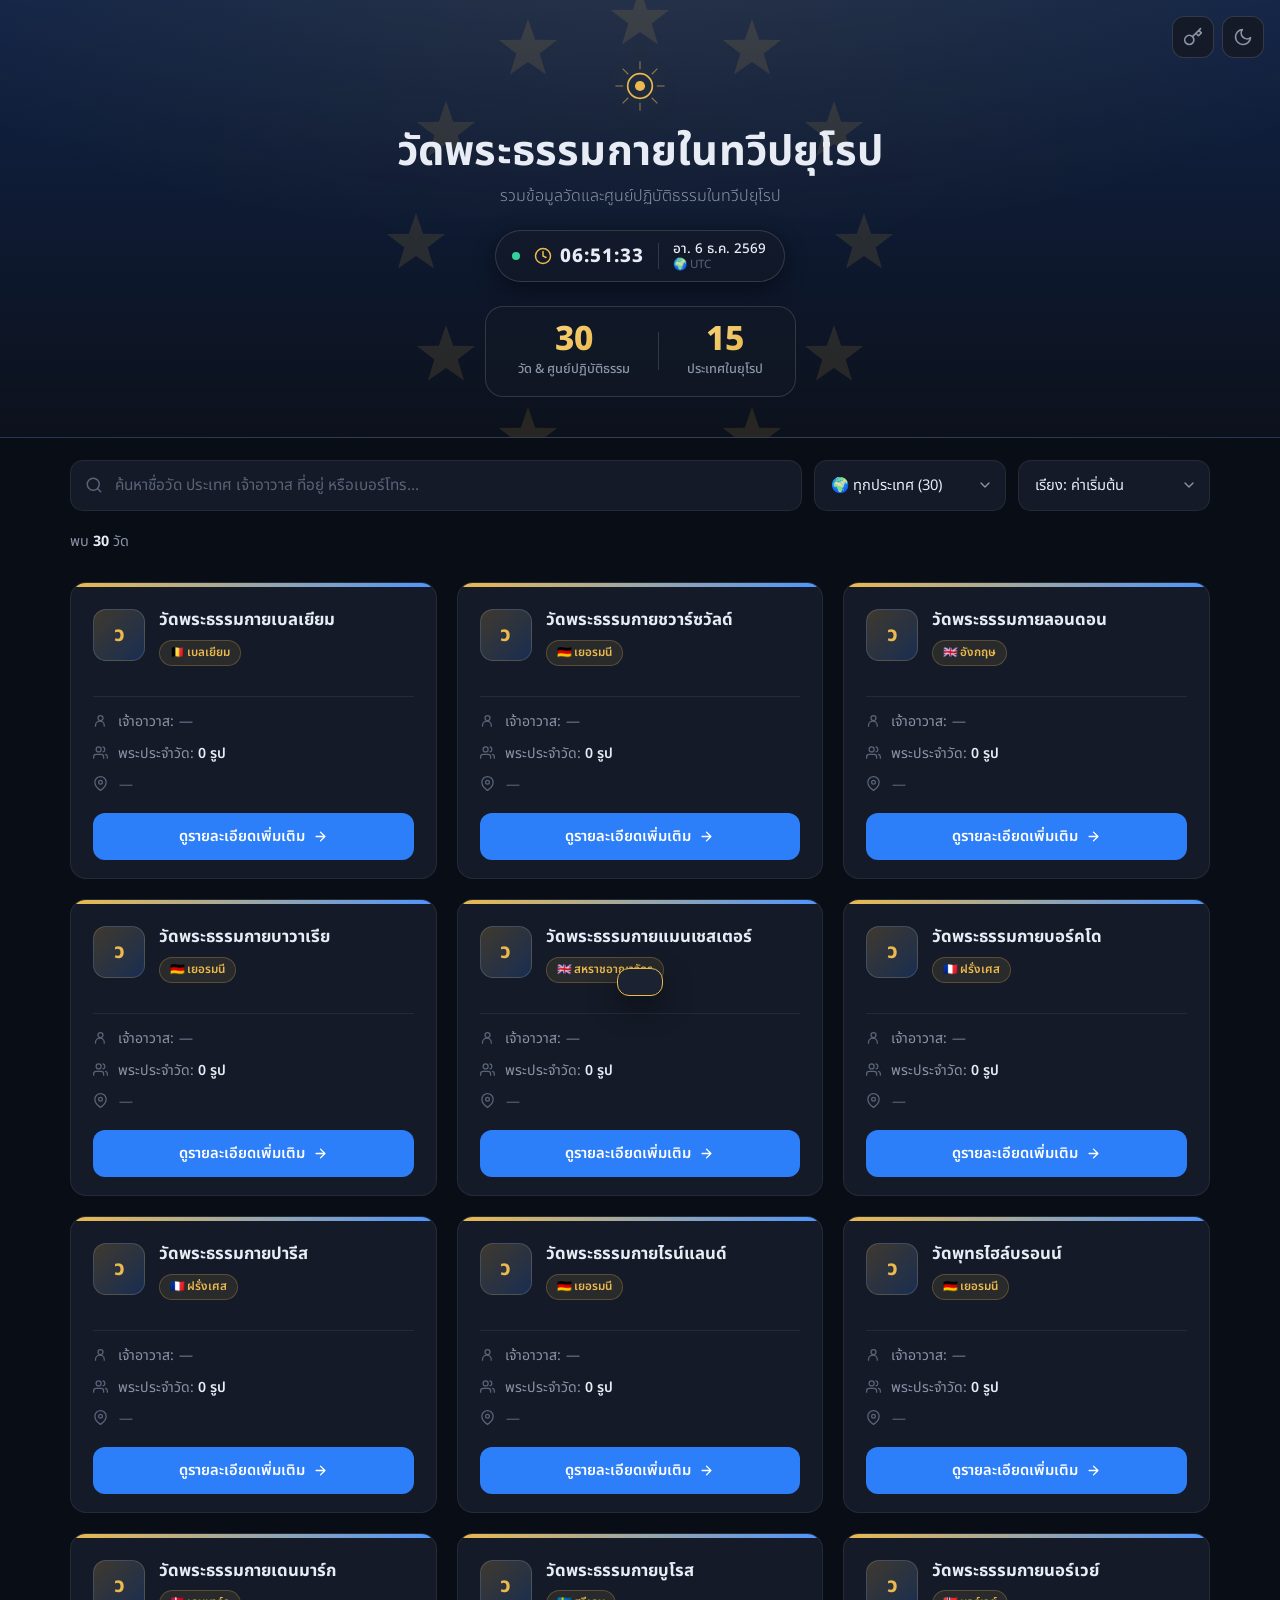
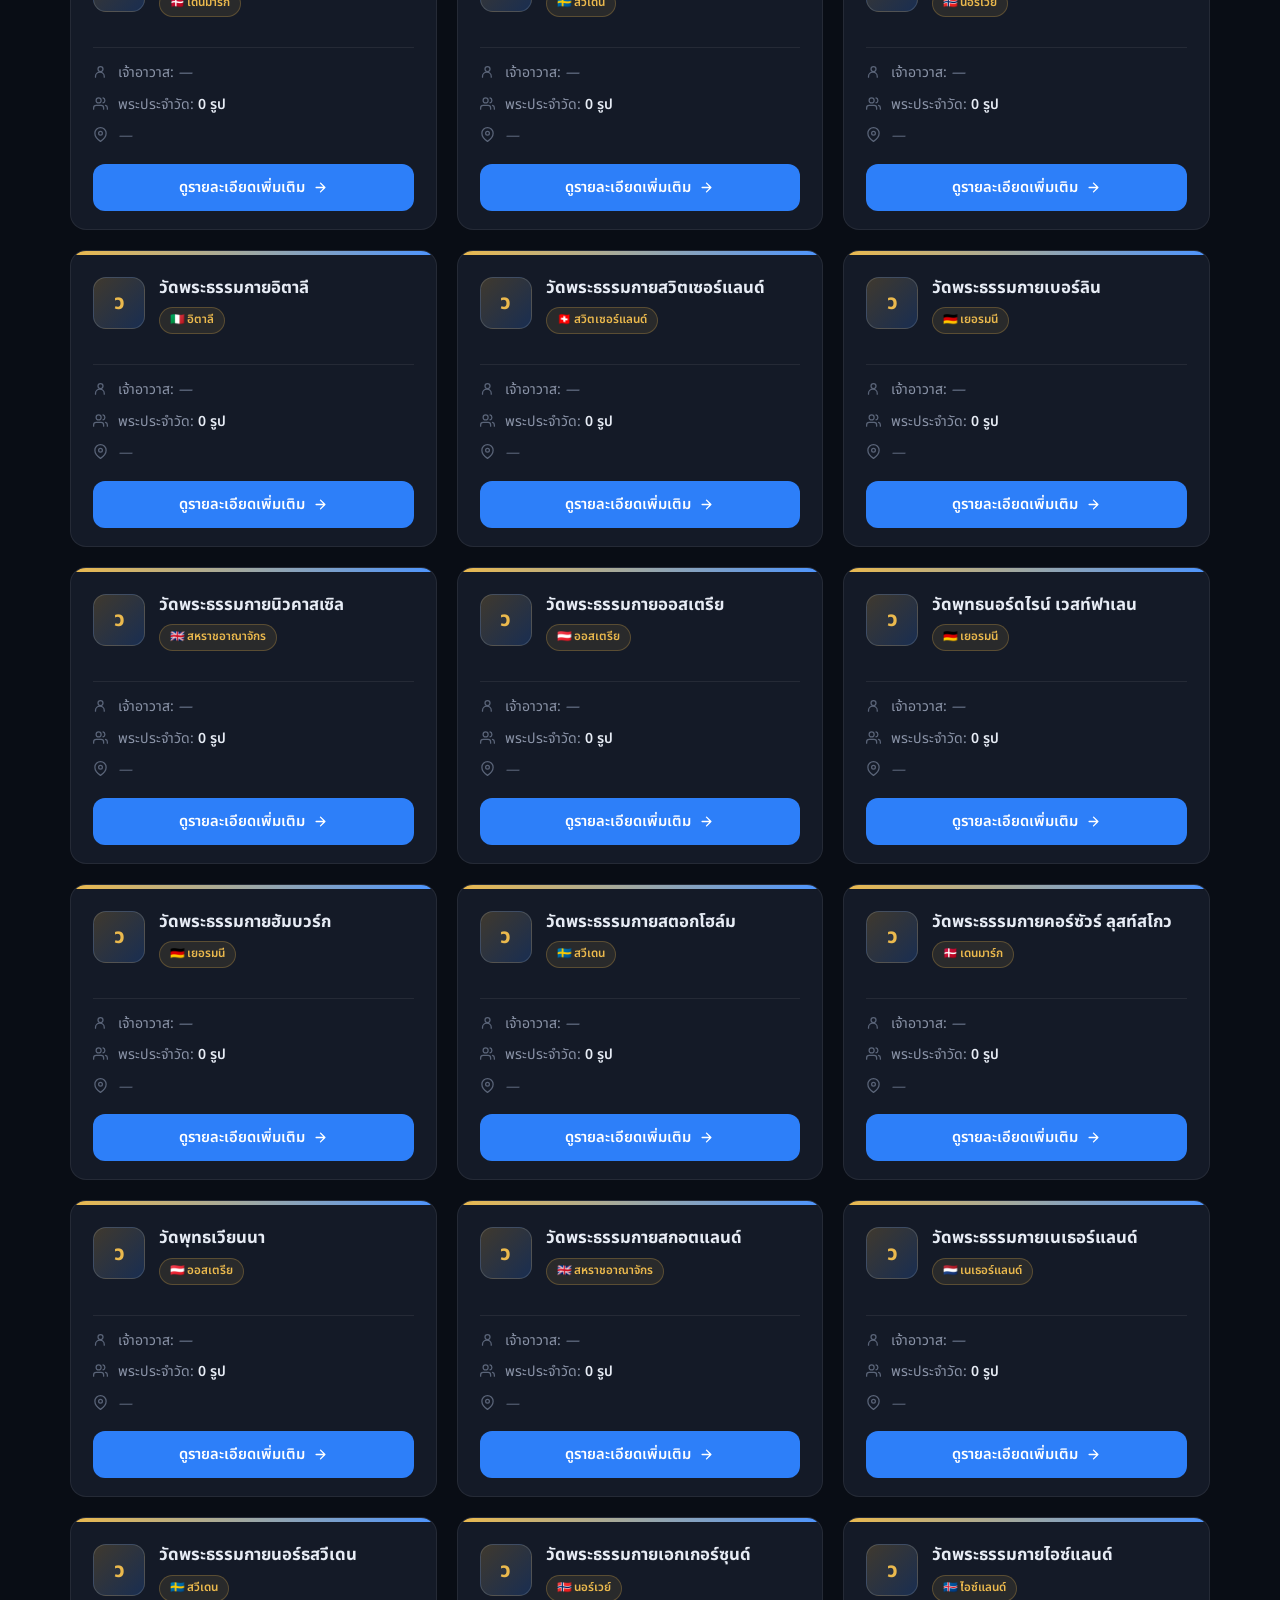
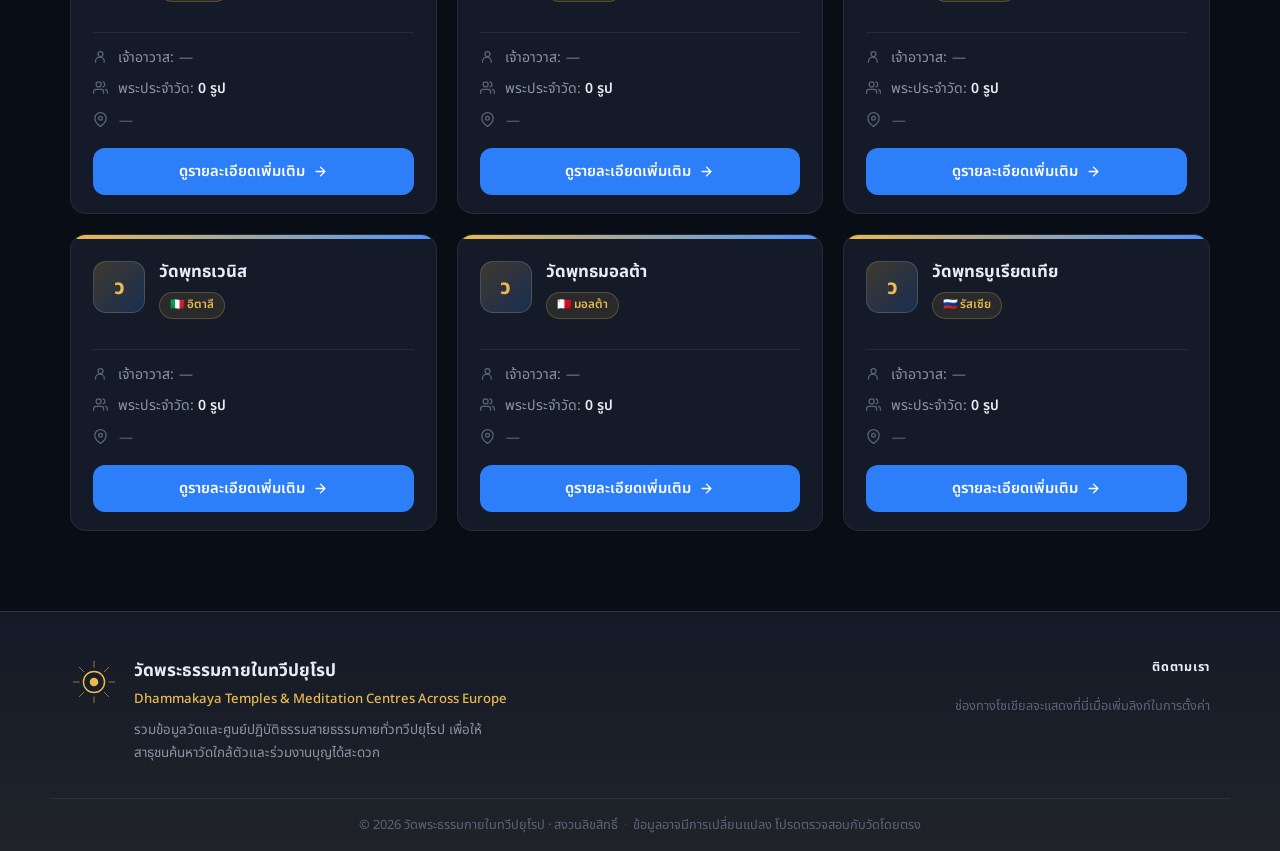
==== index.html @ 93317fde "Move all countries to dropdown, redesign clock pill, trim footer - Remove country quick-chips entire" ====
<!DOCTYPE html>
<html lang="th" data-theme="dark">
<head>
<meta charset="UTF-8">
<meta name="viewport" content="width=device-width, initial-scale=1.0">
<title>วัดพระธรรมกายในทวีปยุโรป</title>
<link rel="preconnect" href="https://fonts.googleapis.com">
<link rel="preconnect" href="https://fonts.gstatic.com" crossorigin>
<link href="https://fonts.googleapis.com/css2?family=Noto+Sans+Thai:wght@300;400;500;600;700&display=swap" rel="stylesheet">
<link rel="stylesheet" href="styles.css?v=7">
</head>
<body>

<!-- ปุ่มเครื่องมือมุมขวาบน -->
<div class="toolbar">
  <button class="tool-btn" id="adminBtn" title="หลังบ้านแอดมิน" aria-label="หลังบ้านแอดมิน">
    <svg viewBox="0 0 24 24" fill="none" stroke="currentColor" stroke-width="2" stroke-linecap="round" stroke-linejoin="round"><path d="M21 2l-2 2m-7.61 7.61a5.5 5.5 0 1 1-7.778 7.778 5.5 5.5 0 0 1 7.777-7.777zm0 0L15.5 7.5m0 0l3 3L22 7l-3-3m-3.5 3.5L19 4"/></svg>
  </button>
  <button class="tool-btn" id="themeBtn" title="สลับโหมดมืด/สว่าง" aria-label="สลับโหมด">
    <svg id="iconMoon" viewBox="0 0 24 24" fill="none" stroke="currentColor" stroke-width="2" stroke-linecap="round" stroke-linejoin="round"><path d="M21 12.79A9 9 0 1 1 11.21 3 7 7 0 0 0 21 12.79z"/></svg>
    <svg id="iconSun" style="display:none" viewBox="0 0 24 24" fill="none" stroke="currentColor" stroke-width="2" stroke-linecap="round" stroke-linejoin="round"><circle cx="12" cy="12" r="5"/><path d="M12 1v2m0 18v2M4.22 4.22l1.42 1.42m12.72 12.72l1.42 1.42M1 12h2m18 0h2M4.22 19.78l1.42-1.42M18.36 5.64l1.42-1.42"/></svg>
  </button>
</div>

<!-- หัวเว็บ (Hero + ธงชาติยุโรปเป็นพื้นหลัง) -->
<header class="hero">
  <svg class="hero-stars" viewBox="0 0 500 500" aria-hidden="true" preserveAspectRatio="xMidYMid meet">
    <defs>
      <polygon id="euStar" points="0,-24 5.64,-7.77 22.83,-7.42 9.13,2.97 14.11,19.42 0,9.6 -14.11,19.42 -9.13,2.97 -22.83,-7.42 -5.64,-7.77"/>
    </defs>
    <g fill="var(--gold)">
      <use href="#euStar" x="250" y="75"/>
      <use href="#euStar" x="337.5" y="98.45"/>
      <use href="#euStar" x="401.55" y="162.5"/>
      <use href="#euStar" x="425" y="250"/>
      <use href="#euStar" x="401.55" y="337.5"/>
      <use href="#euStar" x="337.5" y="401.55"/>
      <use href="#euStar" x="250" y="425"/>
      <use href="#euStar" x="162.5" y="401.55"/>
      <use href="#euStar" x="98.45" y="337.5"/>
      <use href="#euStar" x="75" y="250"/>
      <use href="#euStar" x="98.45" y="162.5"/>
      <use href="#euStar" x="162.5" y="98.45"/>
    </g>
  </svg>

  <div class="hero-inner">
    <svg class="emblem" viewBox="0 0 100 100">
      <g class="ray" stroke-width="2">
        <line x1="50" y1="6" x2="50" y2="20"/><line x1="50" y1="80" x2="50" y2="94"/>
        <line x1="6" y1="50" x2="20" y2="50"/><line x1="80" y1="50" x2="94" y2="50"/>
        <line x1="19" y1="19" x2="29" y2="29"/><line x1="71" y1="71" x2="81" y2="81"/>
        <line x1="81" y1="19" x2="71" y2="29"/><line x1="29" y1="71" x2="19" y2="81"/>
      </g>
      <circle class="lotus" cx="50" cy="50" r="22"/>
      <circle class="core" cx="50" cy="50" r="9"/>
    </svg>
    <h1 class="title">วัดพระธรรมกายในทวีปยุโรป</h1>
    <p class="subtitle">รวมข้อมูลวัดและศูนย์ปฏิบัติธรรมในทวีปยุโรป</p>

    <!-- นาฬิกาเวลาท้องถิ่น -->
    <div class="hero-clock">
      <span class="hc-live" aria-hidden="true"></span>
      <div class="hc-main">
        <svg class="hc-icon" viewBox="0 0 24 24" fill="none" stroke="currentColor" stroke-width="2" stroke-linecap="round" stroke-linejoin="round"><circle cx="12" cy="12" r="10"/><path d="M12 6v6l4 2"/></svg>
        <span class="hc-time" id="clockTime">--:--:--</span>
      </div>
      <span class="hc-div"></span>
      <div class="hc-side">
        <span class="hc-date" id="clockDate"></span>
        <span class="hc-tz" id="clockTz"></span>
      </div>
    </div>

    <!-- สถิติ -->
    <div class="hero-stats">
      <div class="hstat">
        <span class="hstat-num" id="statTemples">0</span>
        <span class="hstat-label">วัด &amp; ศูนย์ปฏิบัติธรรม</span>
      </div>
      <span class="hstat-div"></span>
      <div class="hstat">
        <span class="hstat-num" id="statCountries">0</span>
        <span class="hstat-label">ประเทศในยุโรป</span>
      </div>
    </div>
  </div>
</header>

<!-- ค้นหา -->
<div class="controls">
  <div class="search-wrap">
    <svg viewBox="0 0 24 24" fill="none" stroke="currentColor" stroke-width="2" stroke-linecap="round" stroke-linejoin="round"><circle cx="11" cy="11" r="8"/><path d="M21 21l-4.35-4.35"/></svg>
    <input type="text" class="search" id="search" placeholder="ค้นหาชื่อวัด ประเทศ เจ้าอาวาส ที่อยู่ หรือเบอร์โทร…">
  </div>
  <div class="select-wrap">
    <select class="country-select" id="countrySelect" aria-label="กรองตามประเทศ"></select>
    <svg viewBox="0 0 24 24" fill="none" stroke="currentColor" stroke-width="2" stroke-linecap="round" stroke-linejoin="round"><path d="M6 9l6 6 6-6"/></svg>
  </div>
  <div class="select-wrap">
    <select class="country-select" id="sortSelect" aria-label="เรียงลำดับ">
      <option value="default">เรียง: ค่าเริ่มต้น</option>
      <option value="name">ชื่อวัด (ก–ฮ)</option>
      <option value="country">ตามประเทศ</option>
      <option value="monks">จำนวนพระ (มาก→น้อย)</option>
    </select>
    <svg viewBox="0 0 24 24" fill="none" stroke="currentColor" stroke-width="2" stroke-linecap="round" stroke-linejoin="round"><path d="M6 9l6 6 6-6"/></svg>
  </div>
</div>

<!-- จำนวนผลลัพธ์ -->
<div class="result-bar"><span class="result-count" id="metaLine"></span></div>

<!-- กริดการ์ดวัด -->
<main class="grid" id="grid">
  <div class="loader"><div class="spinner"></div>กำลังโหลดข้อมูลวัด…</div>
</main>

<footer>
  <div class="footer-top">
    <div class="footer-inner">

      <div class="footer-col footer-brand">
        <svg class="footer-emblem" viewBox="0 0 100 100">
          <g stroke="var(--gold)" stroke-width="2" opacity=".6">
            <line x1="50" y1="6" x2="50" y2="20"/><line x1="50" y1="80" x2="50" y2="94"/>
            <line x1="6" y1="50" x2="20" y2="50"/><line x1="80" y1="50" x2="94" y2="50"/>
            <line x1="19" y1="19" x2="29" y2="29"/><line x1="71" y1="71" x2="81" y2="81"/>
            <line x1="81" y1="19" x2="71" y2="29"/><line x1="29" y1="71" x2="19" y2="81"/>
          </g>
          <circle fill="none" stroke="var(--gold)" stroke-width="3" cx="50" cy="50" r="22"/>
          <circle fill="var(--gold)" cx="50" cy="50" r="9"/>
        </svg>
        <div>
          <div class="footer-name">วัดพระธรรมกายในทวีปยุโรป</div>
          <div class="footer-tagline">Dhammakaya Temples &amp; Meditation Centres Across Europe</div>
          <p class="footer-desc">รวมข้อมูลวัดและศูนย์ปฏิบัติธรรมสายธรรมกายทั่วทวีปยุโรป เพื่อให้สาธุชนค้นหาวัดใกล้ตัวและร่วมงานบุญได้สะดวก</p>
        </div>
      </div>

      <div class="footer-col">
        <div class="footer-col-title">ติดตามเรา</div>
        <div class="footer-socials" id="footerSocials"></div>
        <p class="footer-note" id="footerSocialNote">ช่องทางโซเชียลจะแสดงที่นี่เมื่อเพิ่มลิงก์ในการตั้งค่า</p>
      </div>

    </div>
  </div>
  <div class="footer-copy">
    <span>© 2026 วัดพระธรรมกายในทวีปยุโรป · สงวนลิขสิทธิ์</span>
    <span class="footer-sep">·</span>
    <span>ข้อมูลอาจมีการเปลี่ยนแปลง โปรดตรวจสอบกับวัดโดยตรง</span>
  </div>
</footer>

<!-- ── โมดัลรายละเอียดวัด ── -->
<div class="overlay" id="detailOverlay">
  <div class="modal" id="detailModal"></div>
</div>

<!-- ── โมดัลล็อกอิน ── -->
<div class="overlay" id="loginOverlay">
  <div class="modal">
    <button class="modal-close" data-close="loginOverlay" aria-label="ปิด">✕</button>
    <div class="modal-pad">
      <h3>เข้าสู่ระบบแอดมิน</h3>
      <p class="hint">ใส่รหัสผ่านเพื่อจัดการข้อมูลวัดและงานบุญ</p>
      <div class="form-field">
        <label for="pwInput">รหัสผ่าน</label>
        <input type="password" id="pwInput" placeholder="••••••••" autocomplete="off">
      </div>
      <div class="form-row">
        <button class="btn" data-close="loginOverlay">ยกเลิก</button>
        <button class="btn primary" id="pwSubmit">เข้าสู่ระบบ</button>
      </div>
    </div>
  </div>
</div>

<!-- ── โมดัลฟอร์มงานบุญ ── -->
<div class="overlay" id="eventOverlay">
  <div class="modal">
    <button class="modal-close" data-close="eventOverlay" aria-label="ปิด">✕</button>
    <div class="modal-pad">
      <h3 id="eventFormTitle">เพิ่มงานบุญ</h3>
      <p class="hint" id="eventFormHint"></p>
      <div class="form-field">
        <label for="evDate">วันที่</label>
        <input type="text" id="evDate" placeholder="เช่น 15 พ.ค. 2569">
      </div>
      <div class="form-field">
        <label for="evTitle">ชื่องานบุญ</label>
        <input type="text" id="evTitle" placeholder="เช่น งานบุญวันวิสาขบูชา">
      </div>
      <div class="form-field">
        <label for="evDesc">รายละเอียด</label>
        <textarea id="evDesc" placeholder="กำหนดการ / สถานที่ / หมายเหตุ"></textarea>
      </div>
      <div class="form-row">
        <button class="btn" data-close="eventOverlay">ยกเลิก</button>
        <button class="btn primary" id="evSave">บันทึก</button>
      </div>
    </div>
  </div>
</div>

<!-- ── หน้าหลังบ้านแอดมิน ── -->
<div class="overlay" id="adminOverlay">
  <div class="admin-panel">

    <!-- Sidebar รายการวัด -->
    <aside class="admin-sidebar">
      <div class="admin-sidebar-head">
        <span class="admin-sidebar-title">จัดการวัด</span>
        <button class="btn sm primary" onclick="newTempleForm()">+ เพิ่ม</button>
      </div>
      <div class="admin-search-wrap">
        <input type="text" class="admin-search" id="adminSearch" placeholder="ค้นหาวัด…" oninput="renderAdminList(this.value)">
      </div>
      <div class="admin-list" id="adminList"></div>
      <div class="admin-sidebar-foot">
        <button class="btn sm" onclick="adminLogout()">ออกจากระบบ</button>
        <button class="btn sm" data-close="adminOverlay">ปิด</button>
      </div>
    </aside>

    <!-- ฟอร์มแก้ไข -->
    <div class="admin-main">
      <div class="admin-main-head">
        <span id="adminFormTitle" class="admin-main-title">เลือกวัดจากรายการ</span>
        <div id="adminHeadActions" class="admin-head-actions"></div>
      </div>
      <div class="admin-main-body" id="adminFormBody">
        <div class="admin-placeholder">
          <svg viewBox="0 0 24 24" fill="none" stroke="currentColor" stroke-width="1.5" style="width:48px;height:48px;opacity:.3;margin-bottom:14px"><path d="M3 21h18M5 21V8l7-5 7 5v13M9 21v-6h6v6"/></svg>
          <p>เลือกวัดจากรายการด้านซ้าย<br>หรือกด <strong>+ เพิ่ม</strong> เพื่อเพิ่มวัดใหม่</p>
        </div>
      </div>
    </div>
  </div>
</div>

<div class="toast" id="toast"></div>
<button class="scroll-top" id="scrollTop" title="ขึ้นบนสุด" aria-label="ขึ้นบนสุด">
  <svg viewBox="0 0 24 24" fill="none" stroke="currentColor" stroke-width="2.2" stroke-linecap="round" stroke-linejoin="round"><path d="M12 19V5M5 12l7-7 7 7"/></svg>
</button>

<script src="config.js?v=7"></script>
<script src="data.js?v=7"></script>
<script src="app.js?v=7"></script>
</body>
</html>
---- styles.css ----
/* ============================================================
   Design tokens
   ============================================================ */
:root{
  --bg:#090D15; --bg-2:#0C111C;
  --surface:#141A27; --surface-2:#1B2333; --surface-3:#222C40;
  --border:rgba(255,255,255,.07); --border-2:rgba(255,255,255,.14);
  --blue:#2D7FF9; --blue-hi:#4D95FF;
  --gold:#EBB94D; --gold-soft:#D4A23B; --gold-bright:#F6D27A;
  --green:#34D399;
  --text:#E7ECF5; --text-dim:#8B94A8; --text-mut:#5A6478;
  --shadow:rgba(0,0,0,.45); --glow:rgba(235,185,77,.14);
  --danger:#EF6B53;
  --hero-1:#102347; --hero-2:#0C111C; --hero-glow:rgba(235,185,77,.12); --hero-stat-bg:rgba(20,26,39,.55);
  --radius:16px;
  --maxw:1180px;
  --font:'Noto Sans Thai',system-ui,-apple-system,sans-serif;
}
[data-theme="light"]{
  --bg:#EEF1F6; --bg-2:#F6F8FB;
  --surface:#FFFFFF; --surface-2:#F2F5FA; --surface-3:#E7ECF4;
  --border:rgba(20,30,60,.10); --border-2:rgba(20,30,60,.20);
  --blue:#2563EB; --blue-hi:#1D4ED8;
  --gold:#B6852A; --gold-soft:#C99A36; --gold-bright:#8C6418;
  --green:#0E9F6E;
  --text:#151B27; --text-dim:#5A6276; --text-mut:#8A93A6;
  --shadow:rgba(30,40,70,.10); --glow:rgba(182,133,42,.12);
  --danger:#C0492B;
  --hero-1:#D6E2FA; --hero-2:#F6F8FB; --hero-glow:rgba(182,133,42,.16); --hero-stat-bg:rgba(255,255,255,.7);
}
*{box-sizing:border-box;margin:0;padding:0}
html{scroll-behavior:smooth}
body{font-family:var(--font);background:var(--bg);color:var(--text);line-height:1.6;min-height:100vh;-webkit-font-smoothing:antialiased;transition:background .35s,color .35s}

/* ── TOOLBAR ── */
.toolbar{position:fixed;top:16px;right:16px;z-index:30;display:flex;gap:8px}
.tool-btn{width:42px;height:42px;border-radius:12px;border:1px solid var(--border-2);background:var(--surface);color:var(--text-dim);cursor:pointer;display:grid;place-items:center;transition:.2s}
.tool-btn:hover{border-color:var(--gold);color:var(--gold);transform:translateY(-1px)}
.tool-btn svg{width:20px;height:20px}
.tool-btn.active{background:var(--gold);color:#0B0F17;border-color:var(--gold)}

/* ── HERO ── */
.hero{
  position:relative;overflow:hidden;text-align:center;
  padding:58px 20px 40px;margin-bottom:8px;
  background:
    radial-gradient(120% 140% at 50% -20%,var(--hero-glow) 0%,transparent 55%),
    linear-gradient(180deg,var(--hero-1) 0%,var(--hero-2) 100%);
  border-bottom:1px solid var(--border);
}
.hero-stars{
  position:absolute;top:50%;left:50%;
  width:min(640px,120vw);height:min(640px,120vw);
  transform:translate(-50%,-46%);
  opacity:.12;pointer-events:none;z-index:0;
}
[data-theme="light"] .hero-stars{opacity:.16}
.hero-inner{position:relative;z-index:1;max-width:var(--maxw);margin:0 auto;display:flex;flex-direction:column;align-items:center}
.emblem{width:56px;height:56px;margin:0 0 14px;display:block;filter:drop-shadow(0 4px 14px var(--glow))}
.emblem .ray{stroke:var(--gold);opacity:.55}
.emblem .core{fill:var(--gold)}
.emblem .lotus{fill:none;stroke:var(--gold);stroke-width:3}
.title{font-weight:700;font-size:clamp(1.7rem,4.4vw,2.6rem);letter-spacing:.2px;line-height:1.2}
.subtitle{color:var(--text-dim);font-size:1rem;margin-top:6px;font-weight:300}

/* นาฬิกาในฮีโร่ — แคปซูลโปร่งแสง */
.hero-clock{
  display:inline-flex;align-items:center;gap:14px;
  margin-top:20px;padding:10px 10px 10px 16px;border-radius:999px;
  background:var(--hero-stat-bg);border:1px solid var(--border-2);
  box-shadow:0 6px 22px var(--shadow);
}
.hc-live{
  width:8px;height:8px;border-radius:50%;background:var(--green);flex-shrink:0;
  box-shadow:0 0 0 0 rgba(52,211,153,.6);animation:livePulse 2s ease-out infinite;
}
@keyframes livePulse{
  0%{box-shadow:0 0 0 0 rgba(52,211,153,.55)}
  70%{box-shadow:0 0 0 9px rgba(52,211,153,0)}
  100%{box-shadow:0 0 0 0 rgba(52,211,153,0)}
}
.hc-main{display:inline-flex;align-items:center;gap:8px}
.hc-icon{width:18px;height:18px;color:var(--gold);flex-shrink:0}
.hc-time{font-weight:800;font-size:1.18rem;color:var(--text);font-variant-numeric:tabular-nums;letter-spacing:1px;line-height:1}
.hc-div{width:1px;height:26px;background:var(--border-2);flex-shrink:0}
.hc-side{display:flex;flex-direction:column;align-items:flex-start;gap:1px;padding-right:8px}
.hc-date{color:var(--text);font-size:.84rem;font-weight:500;line-height:1.2}
.hc-tz{color:var(--text-mut);font-size:.72rem;line-height:1.2}

/* สถิติ */
.hero-stats{
  display:inline-flex;align-items:center;gap:28px;
  margin-top:24px;padding:16px 32px;border-radius:18px;
  background:var(--hero-stat-bg);border:1px solid var(--border-2);
  backdrop-filter:blur(2px);
}
.hstat{display:flex;flex-direction:column;align-items:center;gap:2px}
.hstat-num{
  font-size:2.1rem;font-weight:800;line-height:1;
  background:linear-gradient(135deg,var(--gold-bright),var(--gold));
  -webkit-background-clip:text;background-clip:text;-webkit-text-fill-color:transparent;
  font-variant-numeric:tabular-nums;
}
.hstat-label{font-size:.8rem;color:var(--text-dim);font-weight:500}
.hstat-div{width:1px;height:38px;background:var(--border-2)}

/* ── CONTROLS ── */
.controls{position:relative;z-index:1;max-width:var(--maxw);margin:22px auto 0;padding:0 20px;display:flex;gap:12px;flex-wrap:wrap;align-items:center}
.search-wrap{position:relative;flex:1 1 260px}
.search-wrap>svg{position:absolute;left:15px;top:50%;transform:translateY(-50%);width:18px;height:18px;color:var(--text-mut);pointer-events:none}
.search{width:100%;padding:13px 14px 13px 44px;border-radius:13px;border:1px solid var(--border);background:var(--surface);color:var(--text);font-family:inherit;font-size:.96rem;transition:.2s}
.search::placeholder{color:var(--text-mut)}
.search:focus{outline:none;border-color:var(--blue);box-shadow:0 0 0 3px rgba(45,127,249,.18)}
.select-wrap{position:relative}
.select-wrap>svg{position:absolute;right:13px;top:50%;transform:translateY(-50%);width:16px;height:16px;color:var(--text-dim);pointer-events:none}
.country-select{appearance:none;-webkit-appearance:none;padding:13px 38px 13px 16px;border-radius:13px;border:1px solid var(--border);background:var(--surface);color:var(--text);font-family:inherit;font-size:.92rem;cursor:pointer;min-width:170px;transition:.2s}
.country-select:focus{outline:none;border-color:var(--blue);box-shadow:0 0 0 3px rgba(45,127,249,.18)}

/* ── RESULT BAR ── */
.result-bar{position:relative;z-index:1;max-width:var(--maxw);margin:18px auto 0;padding:0 20px}
.result-count{color:var(--text-dim);font-size:.9rem}

/* ── CARD GRID ── */
.grid{
  position:relative;z-index:1;max-width:var(--maxw);margin:28px auto 80px;padding:0 20px;
  display:grid;gap:20px;
  grid-template-columns:repeat(auto-fill,minmax(min(320px,100%),1fr));
}

/* ── CARD ── */
.card{
  background:var(--surface);border:1px solid var(--border);border-radius:var(--radius);
  overflow:hidden;display:flex;flex-direction:column;
  transition:transform .22s ease,box-shadow .22s ease,border-color .22s ease;
}
.card:hover{transform:translateY(-5px);box-shadow:0 20px 50px var(--shadow);border-color:var(--border-2)}

.card-bar{height:4px;background:linear-gradient(90deg,var(--gold),var(--blue-hi));flex-shrink:0}

.card-inner{padding:22px 22px 18px;display:flex;flex-direction:column;flex:1}

.card-head{display:flex;gap:14px;align-items:flex-start;margin-bottom:16px}

.card-logo{
  width:52px;height:52px;border-radius:13px;flex-shrink:0;overflow:hidden;
  background:linear-gradient(135deg,rgba(235,185,77,.2) 0%,rgba(45,127,249,.2) 100%);
  border:1px solid var(--border-2);display:grid;place-items:center;
  color:var(--gold);font-size:1.3rem;font-weight:700;
}
.card-logo img{width:100%;height:100%;object-fit:cover}

.card-title-wrap{flex:1;min-width:0}
.card-name{font-weight:700;font-size:1.05rem;line-height:1.35;overflow-wrap:break-word;color:var(--text);margin-bottom:7px}
.card-country-badge{
  display:inline-flex;align-items:center;gap:5px;
  padding:3px 10px;border-radius:999px;
  background:rgba(235,185,77,.1);border:1px solid rgba(235,185,77,.25);
  color:var(--gold);font-size:.73rem;font-weight:600;
}

.card-divider{height:1px;background:var(--border);margin:14px 0}

.card-rows{display:flex;flex-direction:column;gap:9px;flex:1;margin-bottom:16px}
.card-row{display:flex;gap:10px;align-items:flex-start;font-size:.88rem;color:var(--text-dim)}
.card-row svg{width:15px;height:15px;flex-shrink:0;margin-top:2px;color:var(--text-mut)}
.card-row strong{color:var(--text);font-weight:600}

.detail-btn{
  width:100%;padding:12px 16px;border-radius:12px;cursor:pointer;border:none;
  background:var(--blue);color:#fff;font-family:inherit;font-size:.92rem;font-weight:600;
  display:flex;align-items:center;justify-content:center;gap:8px;transition:.2s;margin-top:auto;
}
.detail-btn:hover{background:var(--blue-hi);box-shadow:0 6px 20px rgba(45,127,249,.4);transform:translateY(-1px)}
.detail-btn svg{width:15px;height:15px}

.empty,.loader{text-align:center;padding:60px 20px;color:var(--text-dim);grid-column:1/-1}
.loader{color:var(--gold)}
.spinner{width:32px;height:32px;border:3px solid var(--border-2);border-top-color:var(--gold);border-radius:50%;animation:spin 1s linear infinite;margin:0 auto 14px}
@keyframes spin{to{transform:rotate(360deg)}}

/* ── MODAL ── */
.overlay{position:fixed;inset:0;z-index:50;background:rgba(4,7,14,.74);backdrop-filter:blur(5px);display:none;align-items:flex-start;justify-content:center;padding:24px;overflow-y:auto}
.overlay.open{display:flex;animation:fade .2s ease}
@keyframes fade{from{opacity:0}to{opacity:1}}
.modal{background:var(--bg-2);border:1px solid var(--border-2);border-radius:20px;max-width:680px;width:100%;margin:auto 0;position:relative;box-shadow:0 30px 80px rgba(0,0,0,.5);animation:rise .25s ease}
@keyframes rise{from{transform:translateY(16px);opacity:0}to{transform:none;opacity:1}}
.modal-close{position:absolute;top:15px;right:15px;width:38px;height:38px;border-radius:11px;border:1px solid var(--border-2);background:var(--surface);color:var(--text);cursor:pointer;display:grid;place-items:center;z-index:2;transition:.2s;font-size:1rem}
.modal-close:hover{border-color:var(--danger);color:var(--danger)}
.modal-hero{
  padding:44px 30px 30px;text-align:center;
  border-bottom:1px solid var(--border);border-radius:20px 20px 0 0;
  background:radial-gradient(ellipse at 50% -10%,var(--glow),transparent 65%);
  position:relative;overflow:hidden;
}
.modal-hero::before{
  content:'';position:absolute;inset:0;
  background:linear-gradient(to bottom,rgba(235,185,77,.04) 0%,transparent 100%);
  pointer-events:none;
}
.abbot-photo,.modal-abbot-img{
  width:104px;height:104px;border-radius:50%;margin:0 auto 18px;
  object-fit:cover;border:3px solid rgba(235,185,77,.65);
  background:var(--surface-2);display:grid;place-items:center;color:var(--gold);
  box-shadow:0 0 0 8px rgba(235,185,77,.1),0 12px 36px rgba(0,0,0,.35);
  flex-shrink:0;position:relative;z-index:1;
}
.abbot-photo svg,.modal-abbot-img svg{width:44px;height:44px;opacity:.75}
.modal-temple{font-weight:700;font-size:1.45rem;line-height:1.35;overflow-wrap:break-word;position:relative;z-index:1}
.modal-country{color:var(--gold);font-weight:500;margin-top:6px;position:relative;z-index:1}
.modal-country-badge{
  display:inline-flex;align-items:center;gap:6px;
  padding:5px 14px;border-radius:999px;
  background:rgba(235,185,77,.12);border:1px solid rgba(235,185,77,.28);
  color:var(--gold);font-size:.84rem;font-weight:600;margin-top:10px;
  position:relative;z-index:1;
}
.modal-abbot-label{color:var(--text-dim);font-size:.8rem;margin-top:16px;position:relative;z-index:1;text-transform:uppercase;letter-spacing:.5px;font-weight:500}
.modal-abbot-name{font-size:1.12rem;color:var(--text);font-weight:700;margin-top:4px;position:relative;z-index:1}
.modal-body{padding:24px 30px 30px}
.section-title{font-size:1.04rem;color:var(--text);font-weight:600;display:flex;align-items:center;gap:9px;margin:0 0 14px}
.section-title svg{width:18px;height:18px;color:var(--gold)}
.section-title::after{content:"";flex:1;height:1px;background:var(--border)}
.monk-list{display:flex;flex-direction:column;gap:8px;margin-bottom:26px}
.monk-item{display:flex;align-items:center;gap:11px;padding:11px 14px;border-radius:11px;background:var(--surface);border:1px solid var(--border);font-size:.94rem}
.monk-item .dot{width:7px;height:7px;border-radius:50%;background:var(--gold);flex-shrink:0}
.event-head{display:flex;align-items:center;margin-bottom:14px;gap:12px}
.event-head .section-title{margin:0;flex:0;white-space:nowrap}
.event-head .hr{flex:1;height:1px;background:var(--border)}
.event-head .section-title::after{display:none}
.add-event-btn{padding:8px 14px;border-radius:10px;border:none;background:var(--blue);color:#fff;cursor:pointer;font-family:inherit;font-size:.84rem;font-weight:600;display:none;align-items:center;gap:6px;transition:.2s;white-space:nowrap}
.add-event-btn svg{width:14px;height:14px}
.add-event-btn:hover{background:var(--blue-hi)}
body.admin-on .add-event-btn{display:flex}
.timeline{display:flex;flex-direction:column;gap:12px}
.event-card{position:relative;padding:14px 16px 14px 20px;border-radius:12px;background:var(--surface);border:1px solid var(--border)}
.event-card::before{content:"";position:absolute;left:0;top:12px;bottom:12px;width:3px;border-radius:3px;background:var(--gold)}
.event-date{font-size:.8rem;color:var(--gold);font-weight:600}
.event-title{font-weight:600;font-size:1.02rem;margin:2px 0 4px}
.event-desc{font-size:.9rem;color:var(--text-dim)}
.event-actions{display:none;gap:6px;margin-top:10px}
body.admin-on .event-actions{display:flex}
.mini-btn{padding:5px 11px;border-radius:8px;border:1px solid var(--border-2);background:transparent;color:var(--text-dim);cursor:pointer;font-family:inherit;font-size:.8rem;font-weight:500;transition:.15s}
.mini-btn:hover{border-color:var(--blue);color:var(--blue-hi)}
.mini-btn.del:hover{border-color:var(--danger);color:var(--danger)}
.no-events{color:var(--text-dim);font-size:.9rem;text-align:center;padding:18px;font-style:italic}

/* ── FORMS (modal) ── */
.form-field{margin-bottom:14px}
.form-field label{display:block;font-size:.85rem;color:var(--text-dim);margin-bottom:6px;font-weight:500}
.form-field input,.form-field textarea{width:100%;padding:11px 13px;border-radius:11px;border:1px solid var(--border-2);background:var(--surface);color:var(--text);font-family:inherit;font-size:.94rem;transition:.2s}
.form-field input:focus,.form-field textarea:focus{outline:none;border-color:var(--blue);box-shadow:0 0 0 3px rgba(45,127,249,.18)}
.form-field textarea{resize:vertical;min-height:80px}
.form-row{display:flex;gap:14px;justify-content:flex-end;margin-top:20px}
.btn{padding:11px 22px;border-radius:11px;cursor:pointer;font-family:inherit;font-size:.92rem;font-weight:600;border:1px solid var(--border-2);background:transparent;color:var(--text-dim);transition:.2s}
.btn:hover{border-color:var(--text-dim);color:var(--text)}
.btn.primary{background:var(--blue);color:#fff;border-color:var(--blue)}
.btn.primary:hover{background:var(--blue-hi)}
.btn.sm{padding:7px 15px;font-size:.82rem;border-radius:9px}
.btn.danger{border-color:rgba(239,107,83,.4);color:var(--danger)}
.btn.danger:hover{background:var(--danger);color:#fff;border-color:var(--danger)}
.modal-pad{padding:30px}
.modal-pad h3{font-size:1.25rem;margin-bottom:6px;font-weight:600}
.modal-pad p.hint{color:var(--text-dim);font-size:.88rem;margin-bottom:20px}

/* ── ADMIN PANEL ── */
#adminOverlay{padding:16px;align-items:center}
.admin-panel{
  display:flex;width:100%;max-width:960px;
  height:min(88vh,720px);
  margin:auto;background:var(--bg-2);
  border-radius:20px;border:1px solid var(--border-2);
  overflow:hidden;box-shadow:0 40px 100px rgba(0,0,0,.6);
  animation:rise .25s ease;
}
.admin-sidebar{
  width:250px;flex-shrink:0;display:flex;flex-direction:column;
  background:var(--surface);border-right:1px solid var(--border);
}
.admin-sidebar-head{
  padding:16px;display:flex;align-items:center;justify-content:space-between;
  border-bottom:1px solid var(--border);flex-shrink:0;
}
.admin-sidebar-title{font-weight:700;font-size:.95rem}
.admin-search-wrap{padding:10px 12px;border-bottom:1px solid var(--border);flex-shrink:0}
.admin-search{
  width:100%;padding:8px 12px;border-radius:9px;
  border:1px solid var(--border-2);background:var(--surface-2);
  color:var(--text);font-family:inherit;font-size:.87rem;transition:.2s;
}
.admin-search:focus{outline:none;border-color:var(--blue)}
.admin-list{flex:1;overflow-y:auto}
.admin-item{
  padding:12px 16px;cursor:pointer;border-bottom:1px solid var(--border);
  transition:.12s;border-left:3px solid transparent;
}
.admin-item:hover{background:var(--surface-2)}
.admin-item.active{background:rgba(45,127,249,.1);border-left-color:var(--blue)}
.admin-item-name{font-size:.9rem;font-weight:500;overflow:hidden;text-overflow:ellipsis;white-space:nowrap;color:var(--text)}
.admin-item-country{font-size:.76rem;color:var(--text-dim);margin-top:2px}
.admin-sidebar-foot{
  padding:12px;border-top:1px solid var(--border);
  flex-shrink:0;display:flex;gap:8px;
}
.admin-main{flex:1;display:flex;flex-direction:column;overflow:hidden;min-width:0}
.admin-main-head{
  padding:14px 20px;border-bottom:1px solid var(--border);
  display:flex;align-items:center;justify-content:space-between;
  flex-shrink:0;gap:12px;
}
.admin-main-title{font-weight:600;font-size:.98rem;color:var(--text);overflow:hidden;text-overflow:ellipsis;white-space:nowrap}
.admin-head-actions{display:flex;gap:8px;flex-shrink:0}
.admin-main-body{flex:1;overflow-y:auto;padding:22px}
.admin-placeholder{
  height:100%;display:flex;flex-direction:column;align-items:center;
  justify-content:center;color:var(--text-dim);text-align:center;line-height:1.8;
}
.admin-form-grid{display:grid;grid-template-columns:1fr 1fr;gap:14px}
.admin-form-grid .span-2{grid-column:1/-1}
.admin-form-grid .form-field{margin-bottom:0}
.admin-form-grid .form-field input,
.admin-form-grid .form-field textarea{font-size:.9rem;padding:10px 12px}
.admin-form-foot{
  display:flex;align-items:center;justify-content:space-between;
  padding-top:20px;margin-top:8px;border-top:1px solid var(--border);
}

/* ── MODAL INFO GRID ── */
.modal-info-grid{display:flex;flex-direction:column;gap:10px;margin-bottom:20px}
.modal-info-card{
  display:flex;gap:14px;align-items:flex-start;
  padding:14px 16px;border-radius:14px;
  background:var(--surface);border:1px solid var(--border);
}
.modal-info-card svg{width:18px;height:18px;flex-shrink:0;margin-top:2px;color:var(--gold)}
.info-label{font-size:.74rem;color:var(--text-dim);display:block;margin-bottom:3px;font-weight:500;text-transform:uppercase;letter-spacing:.4px}
.info-val{font-size:.93rem;color:var(--text);font-weight:500;display:block;line-height:1.5;word-break:break-word}
.modal-info-card a{color:var(--blue-hi);text-decoration:none;font-size:.93rem}
.modal-info-card a:hover{text-decoration:underline}

/* ── SOCIAL LINKS ── */
.modal-socials{display:flex;gap:9px;flex-wrap:wrap;margin-bottom:22px}
.social-btn{
  display:inline-flex;align-items:center;gap:8px;
  padding:9px 16px;border-radius:10px;text-decoration:none;
  border:1px solid var(--border-2);background:var(--surface-2);
  color:var(--text-dim);font-family:inherit;font-size:.84rem;font-weight:600;transition:.2s;
}
.social-btn svg{width:16px;height:16px;flex-shrink:0}
.social-btn:hover{transform:translateY(-2px);box-shadow:0 4px 14px rgba(0,0,0,.15);color:var(--text)}
.social-fb:hover{background:rgba(24,119,242,.12);border-color:rgba(24,119,242,.4);color:#2563EB}
.social-line:hover{background:rgba(0,195,0,.10);border-color:rgba(0,195,0,.4);color:#16a34a}
.social-yt:hover{background:rgba(220,38,38,.10);border-color:rgba(220,38,38,.4);color:#dc2626}
.social-ig:hover{background:rgba(219,39,119,.10);border-color:rgba(219,39,119,.4);color:#db2777}
.social-web:hover{background:rgba(45,127,249,.10);border-color:rgba(45,127,249,.4);color:var(--blue)}

/* ── MAP BUTTON ── */
.map-btn{
  display:flex;align-items:center;justify-content:center;gap:12px;
  width:100%;padding:16px 24px;border-radius:14px;border:none;
  background:var(--green);color:#0B1A12;
  font-family:inherit;font-size:1rem;font-weight:700;
  text-decoration:none;letter-spacing:.2px;transition:.2s;margin-bottom:24px;cursor:pointer;
}
.map-btn:hover{filter:brightness(1.08);box-shadow:0 8px 24px rgba(52,211,153,.35);transform:translateY(-2px)}
.map-btn-icon{width:22px;height:22px;flex-shrink:0}
.map-btn-arrow{width:18px;height:18px;flex-shrink:0;margin-left:auto}

/* ── FOOTER ── */
footer{
  background:
    linear-gradient(180deg,transparent,var(--hero-glow) 220%),
    var(--surface);
  border-top:1px solid var(--border);margin-top:56px;
}
.footer-top{max-width:var(--maxw);margin:0 auto;padding:46px 20px 34px}
.footer-inner{
  display:grid;grid-template-columns:1fr auto;gap:48px;align-items:start;
}
.footer-inner .footer-col:last-child{justify-self:end;text-align:right}
.footer-inner .footer-col:last-child .footer-socials{justify-content:flex-end}
.footer-col{min-width:0}
.footer-brand{display:flex;gap:16px;align-items:flex-start}
.footer-emblem{width:48px;height:48px;flex-shrink:0}
.footer-name{font-weight:700;font-size:1.08rem;color:var(--text);margin-bottom:4px}
.footer-tagline{font-size:.82rem;color:var(--gold);line-height:1.5;font-weight:500}
.footer-desc{font-size:.84rem;color:var(--text-dim);line-height:1.65;margin-top:10px;max-width:380px}
.footer-col-title{font-size:.78rem;color:var(--text);font-weight:700;text-transform:uppercase;letter-spacing:.7px;margin-bottom:14px}
.footer-links{display:flex;flex-direction:column;gap:9px}
.footer-link{
  display:inline-flex;align-items:center;gap:8px;cursor:pointer;
  font-size:.88rem;color:var(--text-dim);transition:.16s;background:none;border:none;
  font-family:inherit;padding:0;text-align:left;width:fit-content;
}
.footer-link:hover{color:var(--gold);transform:translateX(3px)}
.footer-link .fl-count{font-size:.74rem;color:var(--text-mut)}
.footer-socials{display:flex;gap:8px;flex-wrap:wrap}
.footer-social-btn{
  width:42px;height:42px;border-radius:11px;
  display:grid;place-items:center;text-decoration:none;
  border:1px solid var(--border-2);background:var(--surface-2);
  color:var(--text-dim);transition:.2s;
}
.footer-social-btn:hover{border-color:var(--gold);color:var(--gold);transform:translateY(-2px)}
.footer-social-btn svg{width:19px;height:19px}
.footer-note{font-size:.8rem;color:var(--text-mut);line-height:1.6;margin-top:4px}
.footer-copy{
  max-width:var(--maxw);margin:0 auto;padding:16px 20px;
  border-top:1px solid var(--border);
  display:flex;align-items:center;justify-content:center;flex-wrap:wrap;gap:6px;
  font-size:.8rem;color:var(--text-mut);text-align:center;
}
.footer-sep{color:var(--border-2)}

/* ── ADMIN LOGIN ANIMATION ── */
@keyframes adminRingPulse{
  0%  {box-shadow:0 0 0 0 rgba(235,185,77,.85)}
  60% {box-shadow:0 0 0 16px rgba(235,185,77,0)}
  100%{box-shadow:0 0 0 0 rgba(235,185,77,0)}
}
.login-anim{animation:adminRingPulse .7s ease!important}

@keyframes shake{
  0%,100%{transform:translateX(0)}
  20%{transform:translateX(-7px)}
  40%{transform:translateX(7px)}
  60%{transform:translateX(-5px)}
  80%{transform:translateX(4px)}
}
.shake{animation:shake .4s ease;border-color:var(--danger)!important}

/* ── SCROLL-TOP ── */
.scroll-top{position:fixed;bottom:24px;right:24px;z-index:40;width:48px;height:48px;border-radius:50%;border:2px solid var(--gold);background:var(--bg-2);color:var(--gold);cursor:pointer;display:grid;place-items:center;opacity:0;pointer-events:none;transform:translateY(10px);transition:.25s}
.scroll-top.show{opacity:1;pointer-events:auto;transform:none}
.scroll-top:hover{background:var(--gold);color:#0B0F17}
.scroll-top svg{width:20px;height:20px}

/* ── TOAST & FOOTER ── */
.toast{position:fixed;bottom:24px;left:50%;transform:translateX(-50%) translateY(120px);background:var(--surface-2);border:1px solid var(--gold);color:var(--text);padding:13px 22px;border-radius:12px;z-index:100;box-shadow:0 10px 30px var(--shadow);font-size:.92rem;font-weight:500;transition:transform .35s cubic-bezier(.2,.8,.2,1);max-width:90vw}
.toast.show{transform:translateX(-50%) translateY(0)}
.toast.err{border-color:var(--danger);color:var(--danger)}

/* ── RESPONSIVE ── */
@media(min-width:1600px){:root{--maxw:1440px}}
@media(min-width:2100px){:root{--maxw:1680px}}

@media(max-width:768px){
  .hero{padding:46px 16px 32px}
  .controls,.grid,.result-bar{padding-left:16px;padding-right:16px}
  .modal-hero{padding:28px 20px 22px}
  .modal-body,.modal-pad{padding-left:20px;padding-right:20px}
  .admin-panel{flex-direction:column;height:95vh}
  .admin-sidebar{width:100%;flex:0 0 auto;max-height:220px;border-right:none;border-bottom:1px solid var(--border)}
  .admin-list{max-height:120px}
  .admin-form-grid{grid-template-columns:1fr}
  .admin-form-grid .span-2{grid-column:1}
}

@media(max-width:560px){
  .hero{padding-top:60px}
  .hero-stats{gap:20px;padding:14px 22px}
  .hstat-num{font-size:1.8rem}
  /* ค้นหาเต็มแถว แล้วดรอปดาวน์สองอันแชร์แถวถัดไป */
  .controls{gap:10px}
  .search-wrap{flex:1 0 100%;width:100%}
  .select-wrap{flex:1 1 0;min-width:0}
  .country-select{width:100%;min-width:0}
  .footer-inner{grid-template-columns:1fr;gap:28px}
  .footer-inner .footer-col:last-child{justify-self:start;text-align:left}
  .footer-inner .footer-col:last-child .footer-socials{justify-content:flex-start}
  .toolbar{top:12px;right:12px}
  .form-row{flex-direction:column-reverse}
  .form-row .btn{width:100%}
  .abbot-photo,.modal-abbot-img{width:88px;height:88px}
  .modal-temple{font-size:1.2rem}
  .modal-socials{gap:7px}
  .social-btn{padding:8px 12px;font-size:.8rem}
  .map-btn{padding:15px 18px;font-size:.94rem}
  .scroll-top{bottom:16px;right:16px;width:44px;height:44px}
  .admin-form-foot{flex-direction:column-reverse;gap:10px}
  .admin-form-foot .btn{width:100%}
}

@media(max-width:360px){
  .card-inner{padding:16px}
  .card-logo{width:44px;height:44px}
}

@media(prefers-reduced-motion:reduce){*{animation:none!important;transition:none!important}}
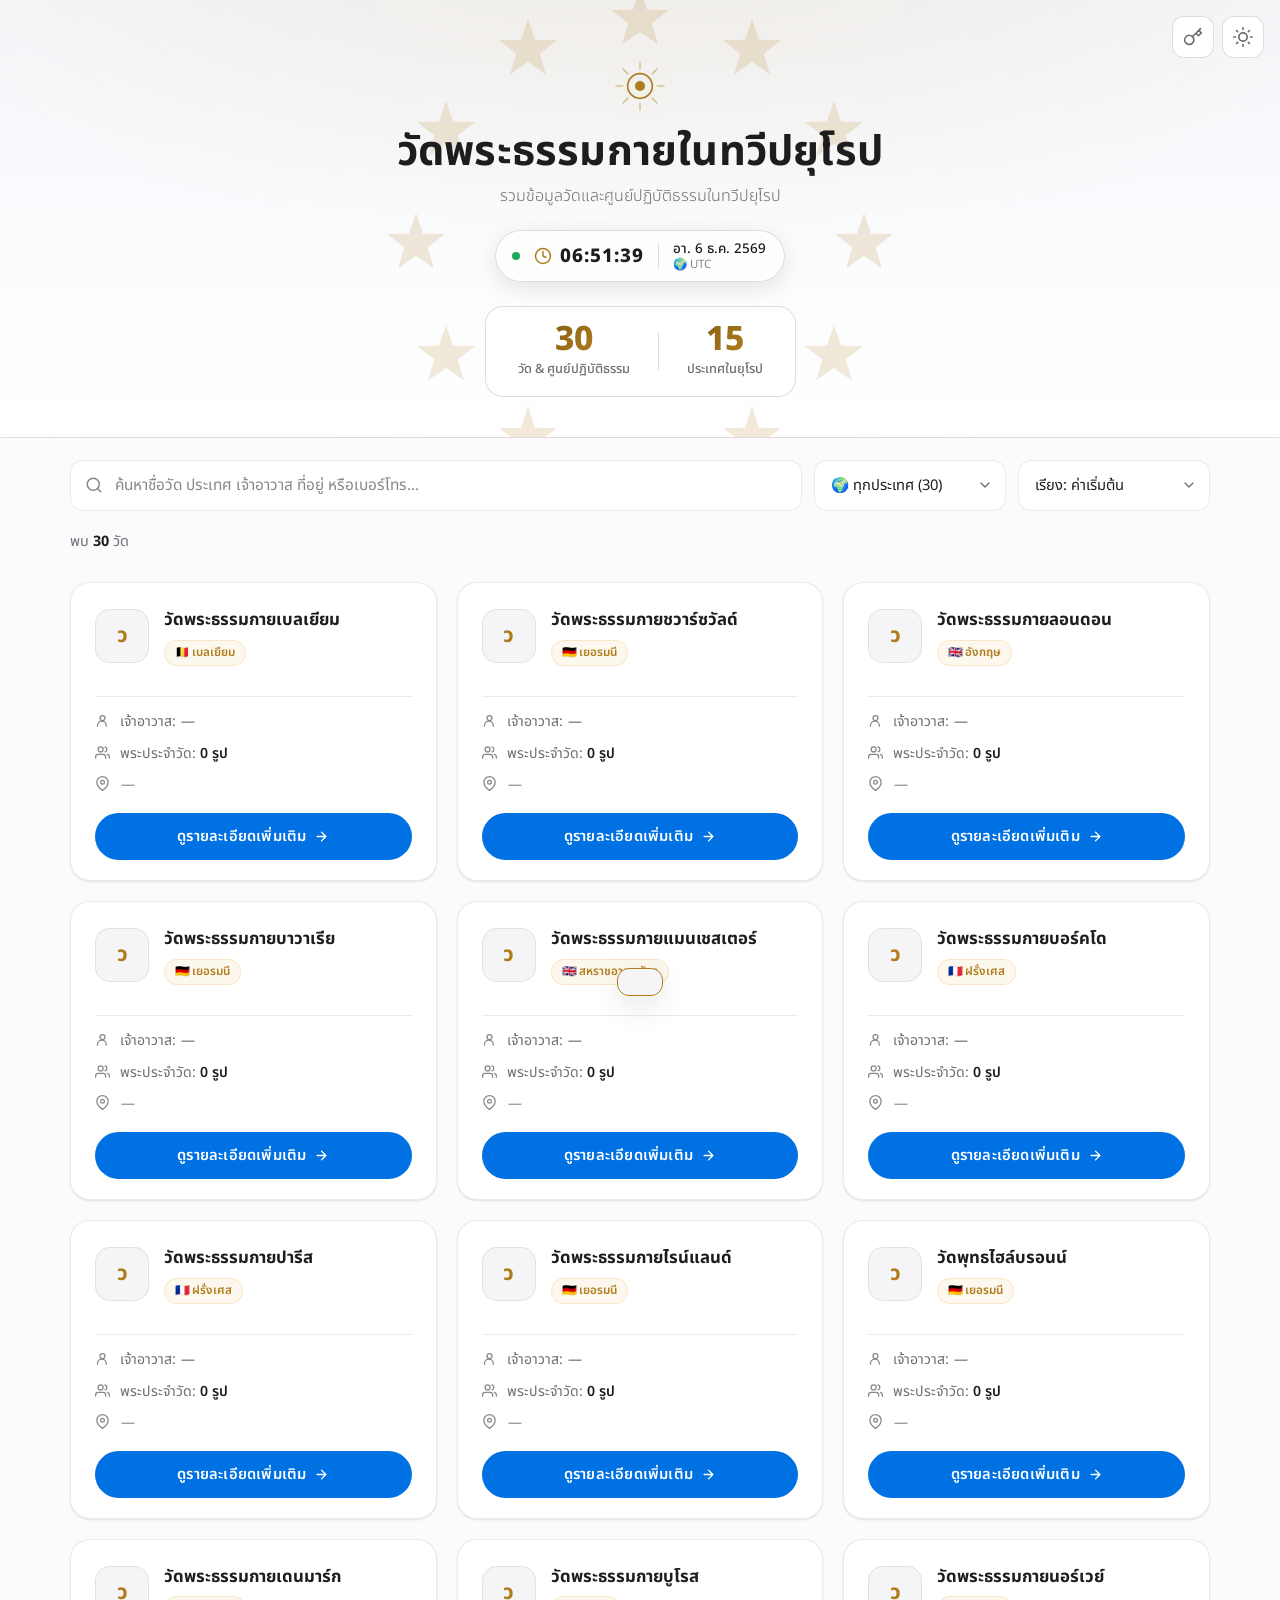
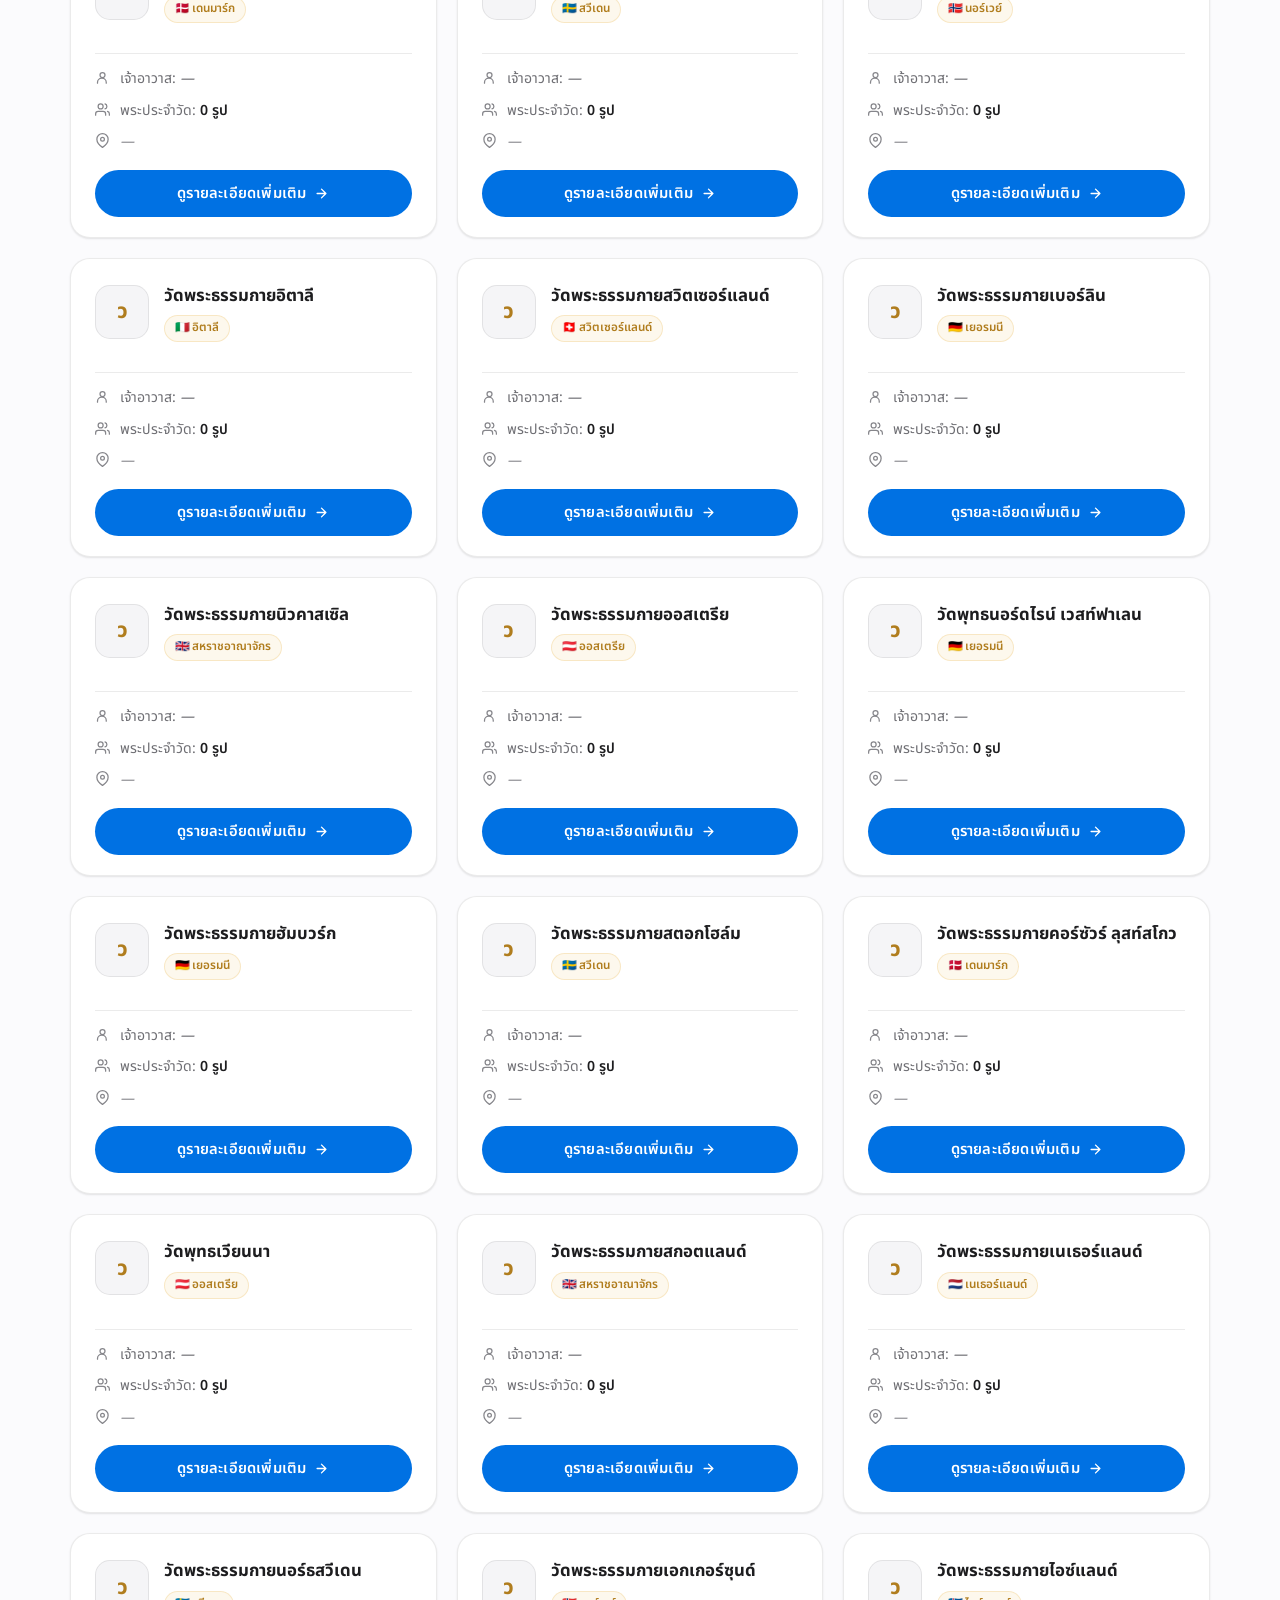
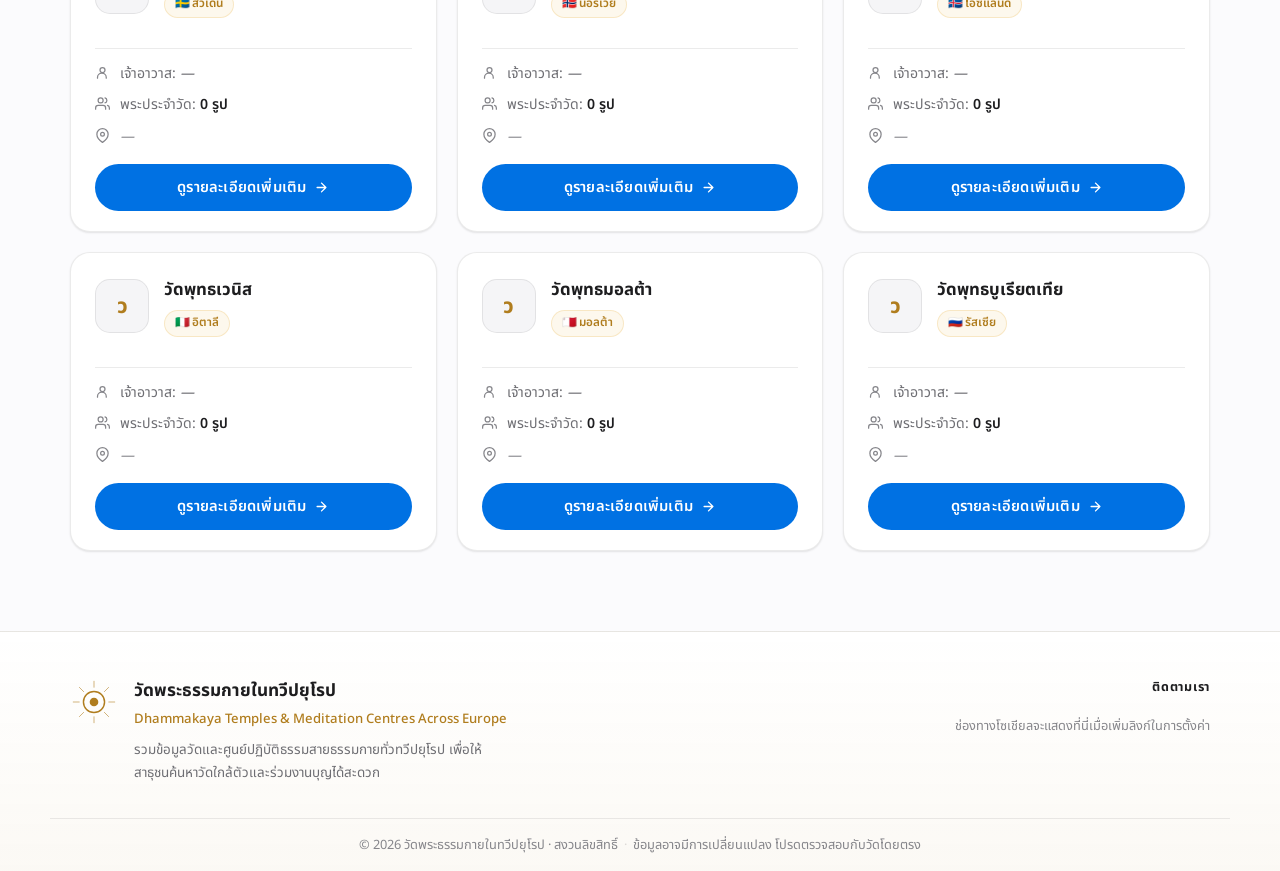
==== commit b3144b0a: "Add Google Sheets cloud DB; Apple-light theme; minimal cards; centered mobile footer - Persist templ" ====
--- a/index.html
+++ b/index.html
@@ -1,5 +1,5 @@
 <!DOCTYPE html>
-<html lang="th" data-theme="dark">
+<html lang="th" data-theme="light">
 <head>
 <meta charset="UTF-8">
 <meta name="viewport" content="width=device-width, initial-scale=1.0">
@@ -7,7 +7,7 @@
 <link rel="preconnect" href="https://fonts.googleapis.com">
 <link rel="preconnect" href="https://fonts.gstatic.com" crossorigin>
 <link href="https://fonts.googleapis.com/css2?family=Noto+Sans+Thai:wght@300;400;500;600;700&display=swap" rel="stylesheet">
-<link rel="stylesheet" href="styles.css?v=7">
+<link rel="stylesheet" href="styles.css?v=8">
 </head>
 <body>
 
@@ -219,8 +219,11 @@
       </div>
       <div class="admin-list" id="adminList"></div>
       <div class="admin-sidebar-foot">
-        <button class="btn sm" onclick="adminLogout()">ออกจากระบบ</button>
-        <button class="btn sm" data-close="adminOverlay">ปิด</button>
+        <div class="cloud-status" id="cloudStatus"></div>
+        <div class="admin-foot-btns">
+          <button class="btn sm" onclick="adminLogout()">ออกจากระบบ</button>
+          <button class="btn sm" data-close="adminOverlay">ปิด</button>
+        </div>
       </div>
     </aside>
 
@@ -245,8 +248,8 @@
   <svg viewBox="0 0 24 24" fill="none" stroke="currentColor" stroke-width="2.2" stroke-linecap="round" stroke-linejoin="round"><path d="M12 19V5M5 12l7-7 7 7"/></svg>
 </button>
 
-<script src="config.js?v=7"></script>
-<script src="data.js?v=7"></script>
-<script src="app.js?v=7"></script>
+<script src="config.js?v=8"></script>
+<script src="data.js?v=8"></script>
+<script src="app.js?v=8"></script>
 </body>
 </html>
--- a/styles.css
+++ b/styles.css
@@ -12,21 +12,22 @@
   --shadow:rgba(0,0,0,.45); --glow:rgba(235,185,77,.14);
   --danger:#EF6B53;
   --hero-1:#102347; --hero-2:#0C111C; --hero-glow:rgba(235,185,77,.12); --hero-stat-bg:rgba(20,26,39,.55);
-  --radius:16px;
+  --radius:20px;
   --maxw:1180px;
   --font:'Noto Sans Thai',system-ui,-apple-system,sans-serif;
 }
 [data-theme="light"]{
-  --bg:#EEF1F6; --bg-2:#F6F8FB;
-  --surface:#FFFFFF; --surface-2:#F2F5FA; --surface-3:#E7ECF4;
-  --border:rgba(20,30,60,.10); --border-2:rgba(20,30,60,.20);
-  --blue:#2563EB; --blue-hi:#1D4ED8;
-  --gold:#B6852A; --gold-soft:#C99A36; --gold-bright:#8C6418;
-  --green:#0E9F6E;
-  --text:#151B27; --text-dim:#5A6276; --text-mut:#8A93A6;
-  --shadow:rgba(30,40,70,.10); --glow:rgba(182,133,42,.12);
-  --danger:#C0492B;
-  --hero-1:#D6E2FA; --hero-2:#F6F8FB; --hero-glow:rgba(182,133,42,.16); --hero-stat-bg:rgba(255,255,255,.7);
+  /* โทนสว่างสไตล์ Apple — ขาวสะอาด เทาอ่อน ฟ้า Apple */
+  --bg:#fbfbfd; --bg-2:#ffffff;
+  --surface:#ffffff; --surface-2:#f5f5f7; --surface-3:#e8e8ed;
+  --border:rgba(0,0,0,.08); --border-2:rgba(0,0,0,.13);
+  --blue:#0071e3; --blue-hi:#0077ed;
+  --gold:#b07d1e; --gold-soft:#c89a3a; --gold-bright:#8a6214;
+  --green:#1faa59;
+  --text:#1d1d1f; --text-dim:#6e6e73; --text-mut:#86868b;
+  --shadow:rgba(0,0,0,.10); --glow:rgba(176,125,30,.10);
+  --danger:#d8412b;
+  --hero-1:#f5f7fb; --hero-2:#ffffff; --hero-glow:rgba(176,125,30,.10); --hero-stat-bg:rgba(255,255,255,.72);
 }
 *{box-sizing:border-box;margin:0;padding:0}
 html{scroll-behavior:smooth}
@@ -127,24 +128,23 @@
   grid-template-columns:repeat(auto-fill,minmax(min(320px,100%),1fr));
 }
 
-/* ── CARD ── */
+/* ── CARD — มินิมอลสไตล์ Apple ── */
 .card{
   background:var(--surface);border:1px solid var(--border);border-radius:var(--radius);
   overflow:hidden;display:flex;flex-direction:column;
-  transition:transform .22s ease,box-shadow .22s ease,border-color .22s ease;
-}
-.card:hover{transform:translateY(-5px);box-shadow:0 20px 50px var(--shadow);border-color:var(--border-2)}
-
-.card-bar{height:4px;background:linear-gradient(90deg,var(--gold),var(--blue-hi));flex-shrink:0}
-
-.card-inner{padding:22px 22px 18px;display:flex;flex-direction:column;flex:1}
-
-.card-head{display:flex;gap:14px;align-items:flex-start;margin-bottom:16px}
+  box-shadow:0 1px 2px var(--shadow);
+  transition:transform .3s cubic-bezier(.2,.7,.2,1),box-shadow .3s ease,border-color .3s ease;
+}
+.card:hover{transform:translateY(-6px);box-shadow:0 18px 42px var(--shadow);border-color:var(--border-2)}
+
+.card-inner{padding:26px 24px 20px;display:flex;flex-direction:column;flex:1}
+
+.card-head{display:flex;gap:15px;align-items:flex-start;margin-bottom:16px}
 
 .card-logo{
-  width:52px;height:52px;border-radius:13px;flex-shrink:0;overflow:hidden;
-  background:linear-gradient(135deg,rgba(235,185,77,.2) 0%,rgba(45,127,249,.2) 100%);
-  border:1px solid var(--border-2);display:grid;place-items:center;
+  width:54px;height:54px;border-radius:15px;flex-shrink:0;overflow:hidden;
+  background:var(--surface-2);border:1px solid var(--border);
+  display:grid;place-items:center;
   color:var(--gold);font-size:1.3rem;font-weight:700;
 }
 .card-logo img{width:100%;height:100%;object-fit:cover}
@@ -166,11 +166,12 @@
 .card-row strong{color:var(--text);font-weight:600}
 
 .detail-btn{
-  width:100%;padding:12px 16px;border-radius:12px;cursor:pointer;border:none;
+  width:100%;padding:12px 16px;border-radius:980px;cursor:pointer;border:none;
   background:var(--blue);color:#fff;font-family:inherit;font-size:.92rem;font-weight:600;
   display:flex;align-items:center;justify-content:center;gap:8px;transition:.2s;margin-top:auto;
-}
-.detail-btn:hover{background:var(--blue-hi);box-shadow:0 6px 20px rgba(45,127,249,.4);transform:translateY(-1px)}
+  letter-spacing:.2px;
+}
+.detail-btn:hover{background:var(--blue-hi);box-shadow:0 6px 18px rgba(0,113,227,.28);transform:translateY(-1px)}
 .detail-btn svg{width:15px;height:15px}
 
 .empty,.loader{text-align:center;padding:60px 20px;color:var(--text-dim);grid-column:1/-1}
@@ -299,8 +300,26 @@
 .admin-item-country{font-size:.76rem;color:var(--text-dim);margin-top:2px}
 .admin-sidebar-foot{
   padding:12px;border-top:1px solid var(--border);
-  flex-shrink:0;display:flex;gap:8px;
-}
+  flex-shrink:0;display:flex;flex-direction:column;gap:10px;
+}
+.admin-foot-btns{display:flex;gap:8px}
+
+/* ── สถานะฐานข้อมูลคลาวด์ ── */
+.cloud-status{
+  display:flex;flex-wrap:wrap;align-items:center;gap:7px;
+  font-size:.76rem;line-height:1.45;color:var(--text-dim);
+}
+.cloud-status:empty{display:none}
+.cloud-status .cs-dot{width:8px;height:8px;border-radius:50%;flex-shrink:0;background:var(--text-mut)}
+.cloud-status.ok   .cs-dot{background:var(--green);box-shadow:0 0 0 3px rgba(31,170,89,.18)}
+.cloud-status.warn .cs-dot{background:var(--gold)}
+.cloud-status.err  .cs-dot{background:var(--danger)}
+.cs-sync{
+  margin-left:auto;padding:4px 10px;border-radius:8px;
+  border:1px solid var(--border-2);background:transparent;color:var(--blue);
+  font-family:inherit;font-size:.74rem;font-weight:600;cursor:pointer;transition:.15s;white-space:nowrap;
+}
+.cs-sync:hover{background:var(--blue);color:#fff;border-color:var(--blue)}
 .admin-main{flex:1;display:flex;flex-direction:column;overflow:hidden;min-width:0}
 .admin-main-head{
   padding:14px 20px;border-bottom:1px solid var(--border);
@@ -453,6 +472,17 @@
   .admin-list{max-height:120px}
   .admin-form-grid{grid-template-columns:1fr}
   .admin-form-grid .span-2{grid-column:1}
+
+  /* ── FOOTER จัดกึ่งกลางในมือถือ/แทปเล็ต ── */
+  .footer-top{padding:38px 20px 30px}
+  .footer-inner{grid-template-columns:1fr;gap:30px;justify-items:center;text-align:center}
+  .footer-inner .footer-col{align-items:center}
+  .footer-inner .footer-col:last-child{justify-self:center;text-align:center}
+  .footer-inner .footer-col:last-child .footer-socials{justify-content:center}
+  .footer-brand{flex-direction:column;align-items:center;text-align:center;gap:14px}
+  .footer-desc{margin-left:auto;margin-right:auto}
+  .footer-socials{justify-content:center}
+  .footer-copy{padding-bottom:78px}
 }
 
 @media(max-width:560px){
@@ -464,9 +494,9 @@
   .search-wrap{flex:1 0 100%;width:100%}
   .select-wrap{flex:1 1 0;min-width:0}
   .country-select{width:100%;min-width:0}
-  .footer-inner{grid-template-columns:1fr;gap:28px}
-  .footer-inner .footer-col:last-child{justify-self:start;text-align:left}
-  .footer-inner .footer-col:last-child .footer-socials{justify-content:flex-start}
+  .footer-inner{grid-template-columns:1fr;gap:26px;justify-items:center;text-align:center}
+  .footer-inner .footer-col:last-child{justify-self:center;text-align:center}
+  .footer-inner .footer-col:last-child .footer-socials{justify-content:center}
   .toolbar{top:12px;right:12px}
   .form-row{flex-direction:column-reverse}
   .form-row .btn{width:100%}
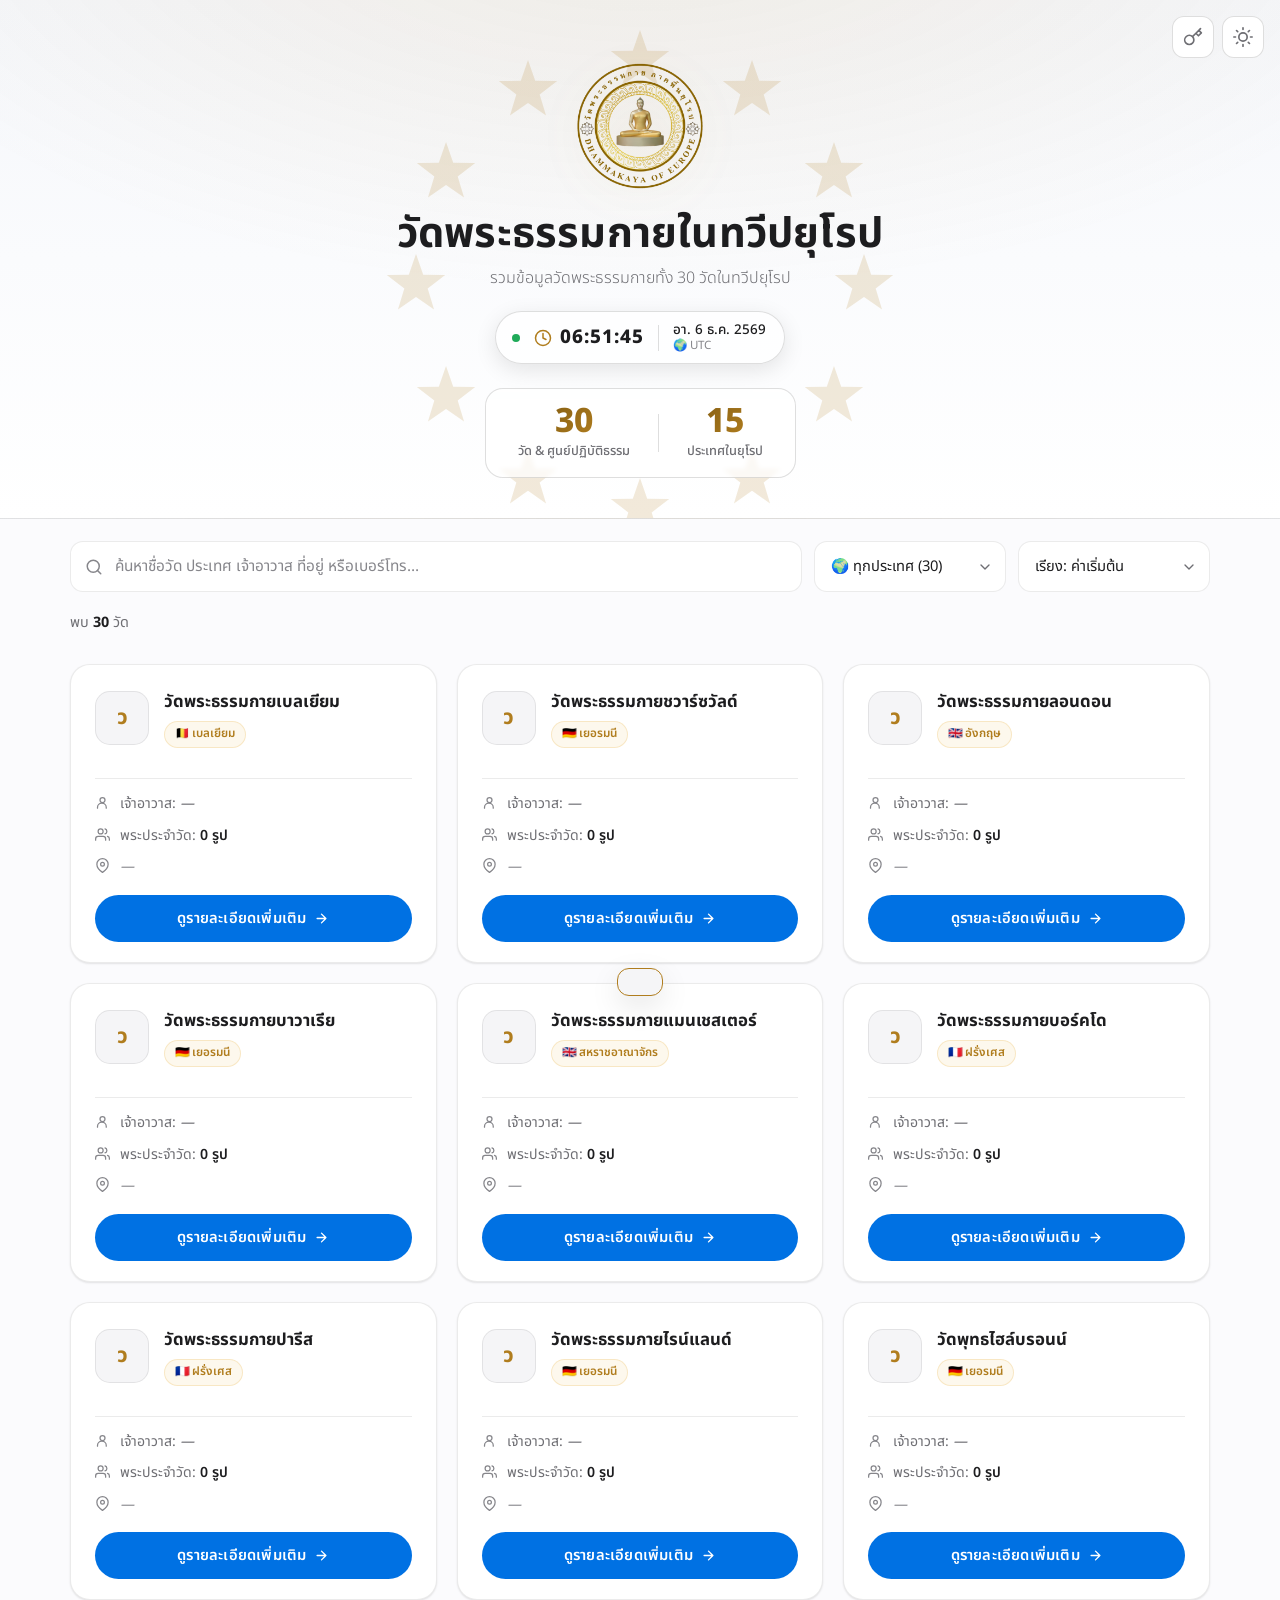
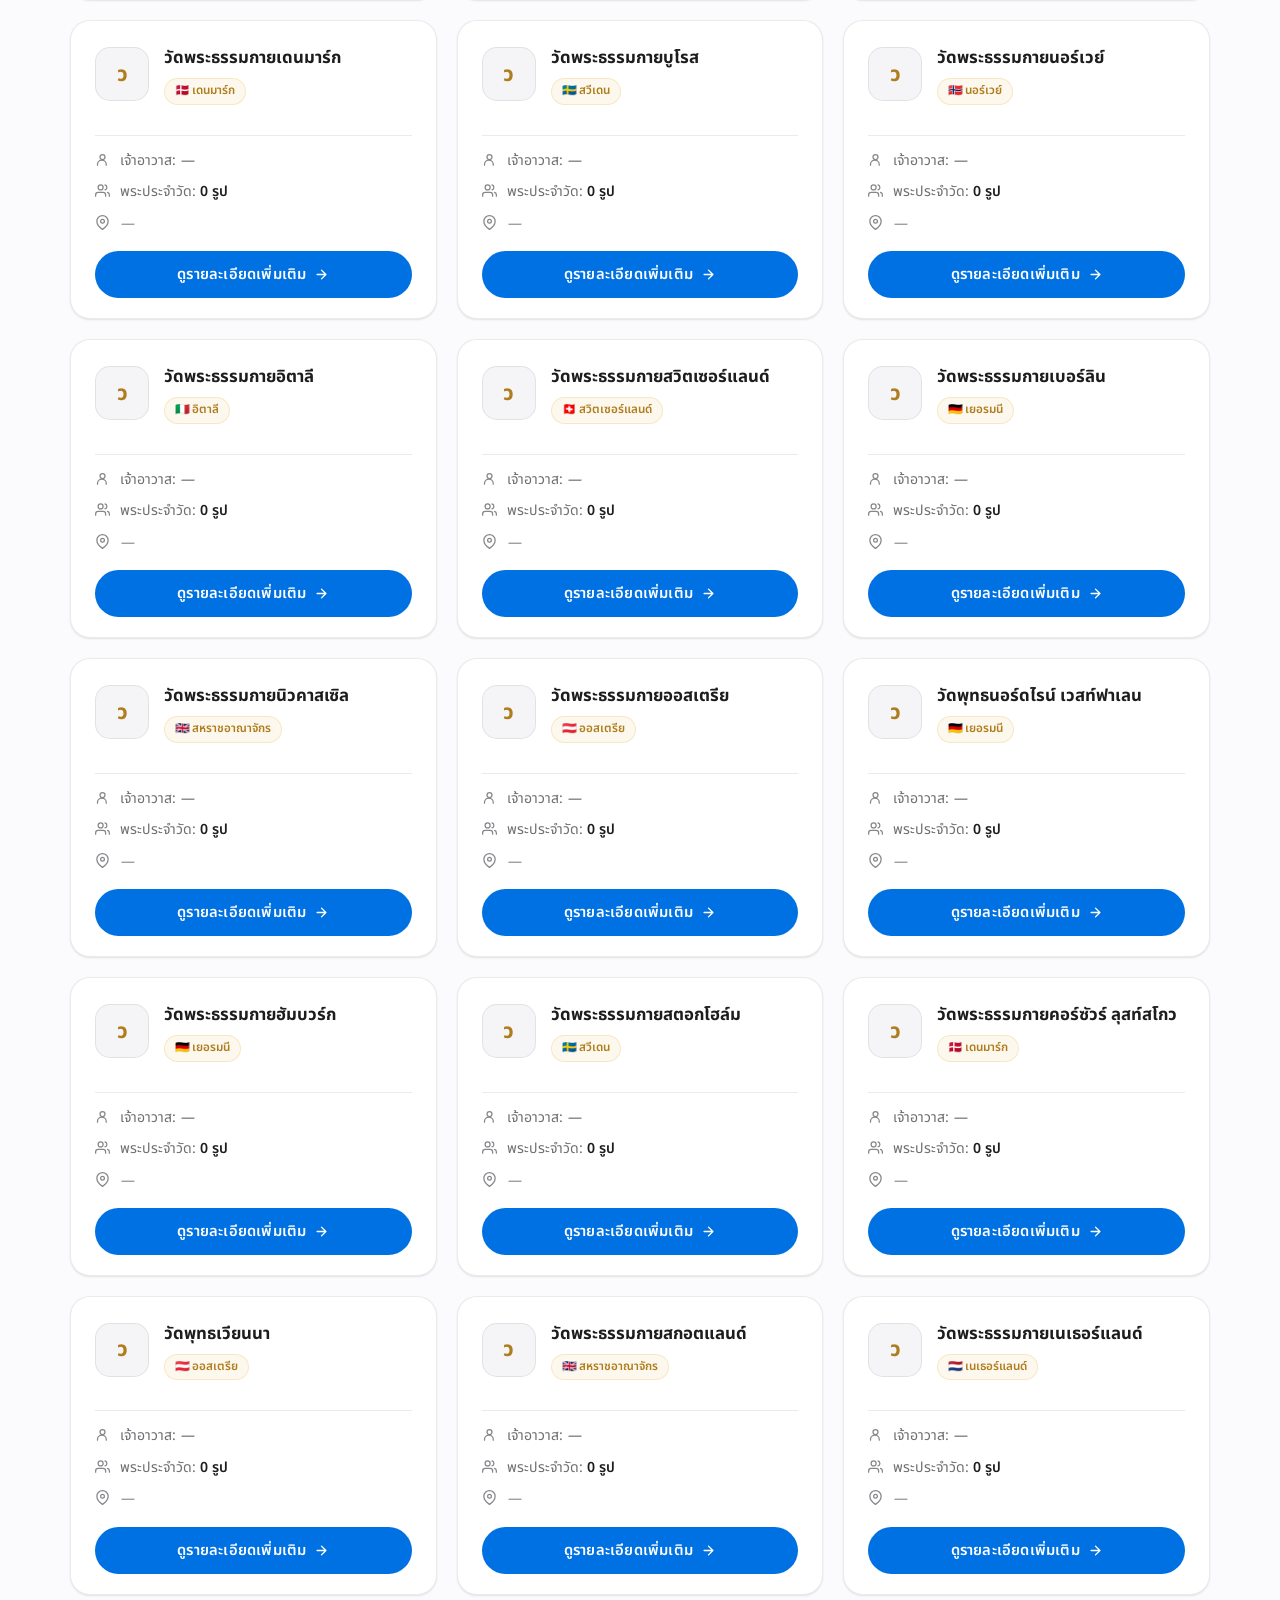
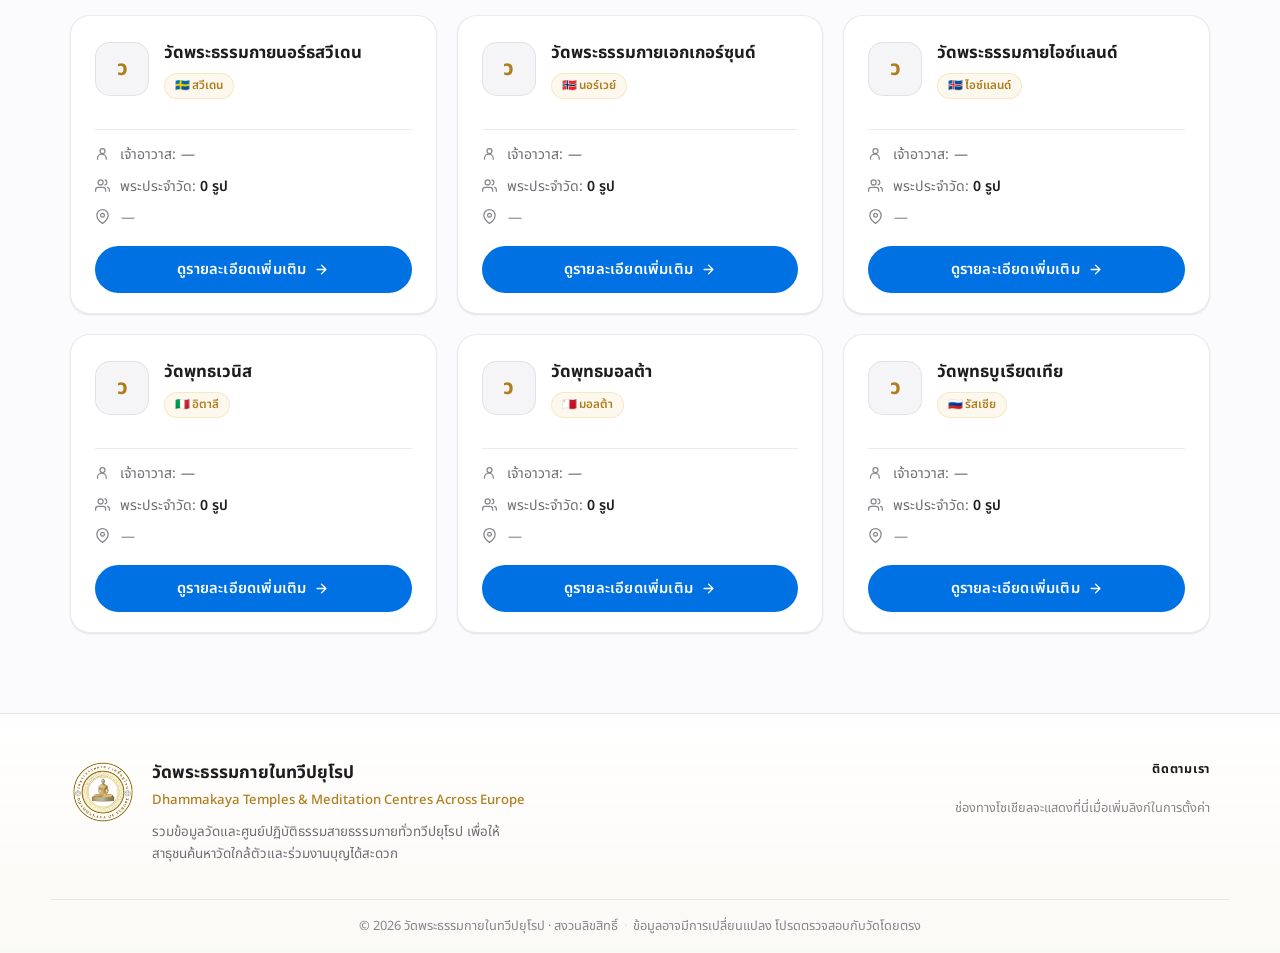
==== commit 06b60710: "Use Dhammakaya of Europe logo for hero, footer & favicon - Replace the sun-style SVG emblems (hero +" ====
--- a/index.html
+++ b/index.html
@@ -4,10 +4,12 @@
 <meta charset="UTF-8">
 <meta name="viewport" content="width=device-width, initial-scale=1.0">
 <title>วัดพระธรรมกายในทวีปยุโรป</title>
+<link rel="icon" type="image/png" href="assets/logo.png?v=1">
+<link rel="apple-touch-icon" href="assets/logo.png?v=1">
 <link rel="preconnect" href="https://fonts.googleapis.com">
 <link rel="preconnect" href="https://fonts.gstatic.com" crossorigin>
 <link href="https://fonts.googleapis.com/css2?family=Noto+Sans+Thai:wght@300;400;500;600;700&display=swap" rel="stylesheet">
-<link rel="stylesheet" href="styles.css?v=8">
+<link rel="stylesheet" href="styles.css?v=9">
 </head>
 <body>
 
@@ -45,18 +47,9 @@
   </svg>
 
   <div class="hero-inner">
-    <svg class="emblem" viewBox="0 0 100 100">
-      <g class="ray" stroke-width="2">
-        <line x1="50" y1="6" x2="50" y2="20"/><line x1="50" y1="80" x2="50" y2="94"/>
-        <line x1="6" y1="50" x2="20" y2="50"/><line x1="80" y1="50" x2="94" y2="50"/>
-        <line x1="19" y1="19" x2="29" y2="29"/><line x1="71" y1="71" x2="81" y2="81"/>
-        <line x1="81" y1="19" x2="71" y2="29"/><line x1="29" y1="71" x2="19" y2="81"/>
-      </g>
-      <circle class="lotus" cx="50" cy="50" r="22"/>
-      <circle class="core" cx="50" cy="50" r="9"/>
-    </svg>
+    <img class="emblem" src="assets/logo.png?v=1" alt="โลโก้วัดพระธรรมกายในทวีปยุโรป (Dhammakaya of Europe)">
     <h1 class="title">วัดพระธรรมกายในทวีปยุโรป</h1>
-    <p class="subtitle">รวมข้อมูลวัดและศูนย์ปฏิบัติธรรมในทวีปยุโรป</p>
+    <p class="subtitle">รวมข้อมูลวัดพระธรรมกายทั้ง 30 วัดในทวีปยุโรป</p>
 
     <!-- นาฬิกาเวลาท้องถิ่น -->
     <div class="hero-clock">
@@ -121,16 +114,7 @@
     <div class="footer-inner">
 
       <div class="footer-col footer-brand">
-        <svg class="footer-emblem" viewBox="0 0 100 100">
-          <g stroke="var(--gold)" stroke-width="2" opacity=".6">
-            <line x1="50" y1="6" x2="50" y2="20"/><line x1="50" y1="80" x2="50" y2="94"/>
-            <line x1="6" y1="50" x2="20" y2="50"/><line x1="80" y1="50" x2="94" y2="50"/>
-            <line x1="19" y1="19" x2="29" y2="29"/><line x1="71" y1="71" x2="81" y2="81"/>
-            <line x1="81" y1="19" x2="71" y2="29"/><line x1="29" y1="71" x2="19" y2="81"/>
-          </g>
-          <circle fill="none" stroke="var(--gold)" stroke-width="3" cx="50" cy="50" r="22"/>
-          <circle fill="var(--gold)" cx="50" cy="50" r="9"/>
-        </svg>
+        <img class="footer-emblem" src="assets/logo.png?v=1" alt="โลโก้วัดพระธรรมกายในทวีปยุโรป">
         <div>
           <div class="footer-name">วัดพระธรรมกายในทวีปยุโรป</div>
           <div class="footer-tagline">Dhammakaya Temples &amp; Meditation Centres Across Europe</div>
@@ -250,6 +234,6 @@
 
 <script src="config.js?v=8"></script>
 <script src="data.js?v=8"></script>
-<script src="app.js?v=8"></script>
+<script src="app.js?v=9"></script>
 </body>
 </html>
--- a/styles.css
+++ b/styles.css
@@ -57,10 +57,7 @@
 }
 [data-theme="light"] .hero-stars{opacity:.16}
 .hero-inner{position:relative;z-index:1;max-width:var(--maxw);margin:0 auto;display:flex;flex-direction:column;align-items:center}
-.emblem{width:56px;height:56px;margin:0 0 14px;display:block;filter:drop-shadow(0 4px 14px var(--glow))}
-.emblem .ray{stroke:var(--gold);opacity:.55}
-.emblem .core{fill:var(--gold)}
-.emblem .lotus{fill:none;stroke:var(--gold);stroke-width:3}
+.emblem{width:clamp(104px,16vw,140px);height:auto;margin:0 0 16px;display:block;filter:drop-shadow(0 8px 22px var(--glow))}
 .title{font-weight:700;font-size:clamp(1.7rem,4.4vw,2.6rem);letter-spacing:.2px;line-height:1.2}
 .subtitle{color:var(--text-dim);font-size:1rem;margin-top:6px;font-weight:300}
 
@@ -399,7 +396,7 @@
 .footer-inner .footer-col:last-child .footer-socials{justify-content:flex-end}
 .footer-col{min-width:0}
 .footer-brand{display:flex;gap:16px;align-items:flex-start}
-.footer-emblem{width:48px;height:48px;flex-shrink:0}
+.footer-emblem{width:66px;height:auto;flex-shrink:0}
 .footer-name{font-weight:700;font-size:1.08rem;color:var(--text);margin-bottom:4px}
 .footer-tagline{font-size:.82rem;color:var(--gold);line-height:1.5;font-weight:500}
 .footer-desc{font-size:.84rem;color:var(--text-dim);line-height:1.65;margin-top:10px;max-width:380px}
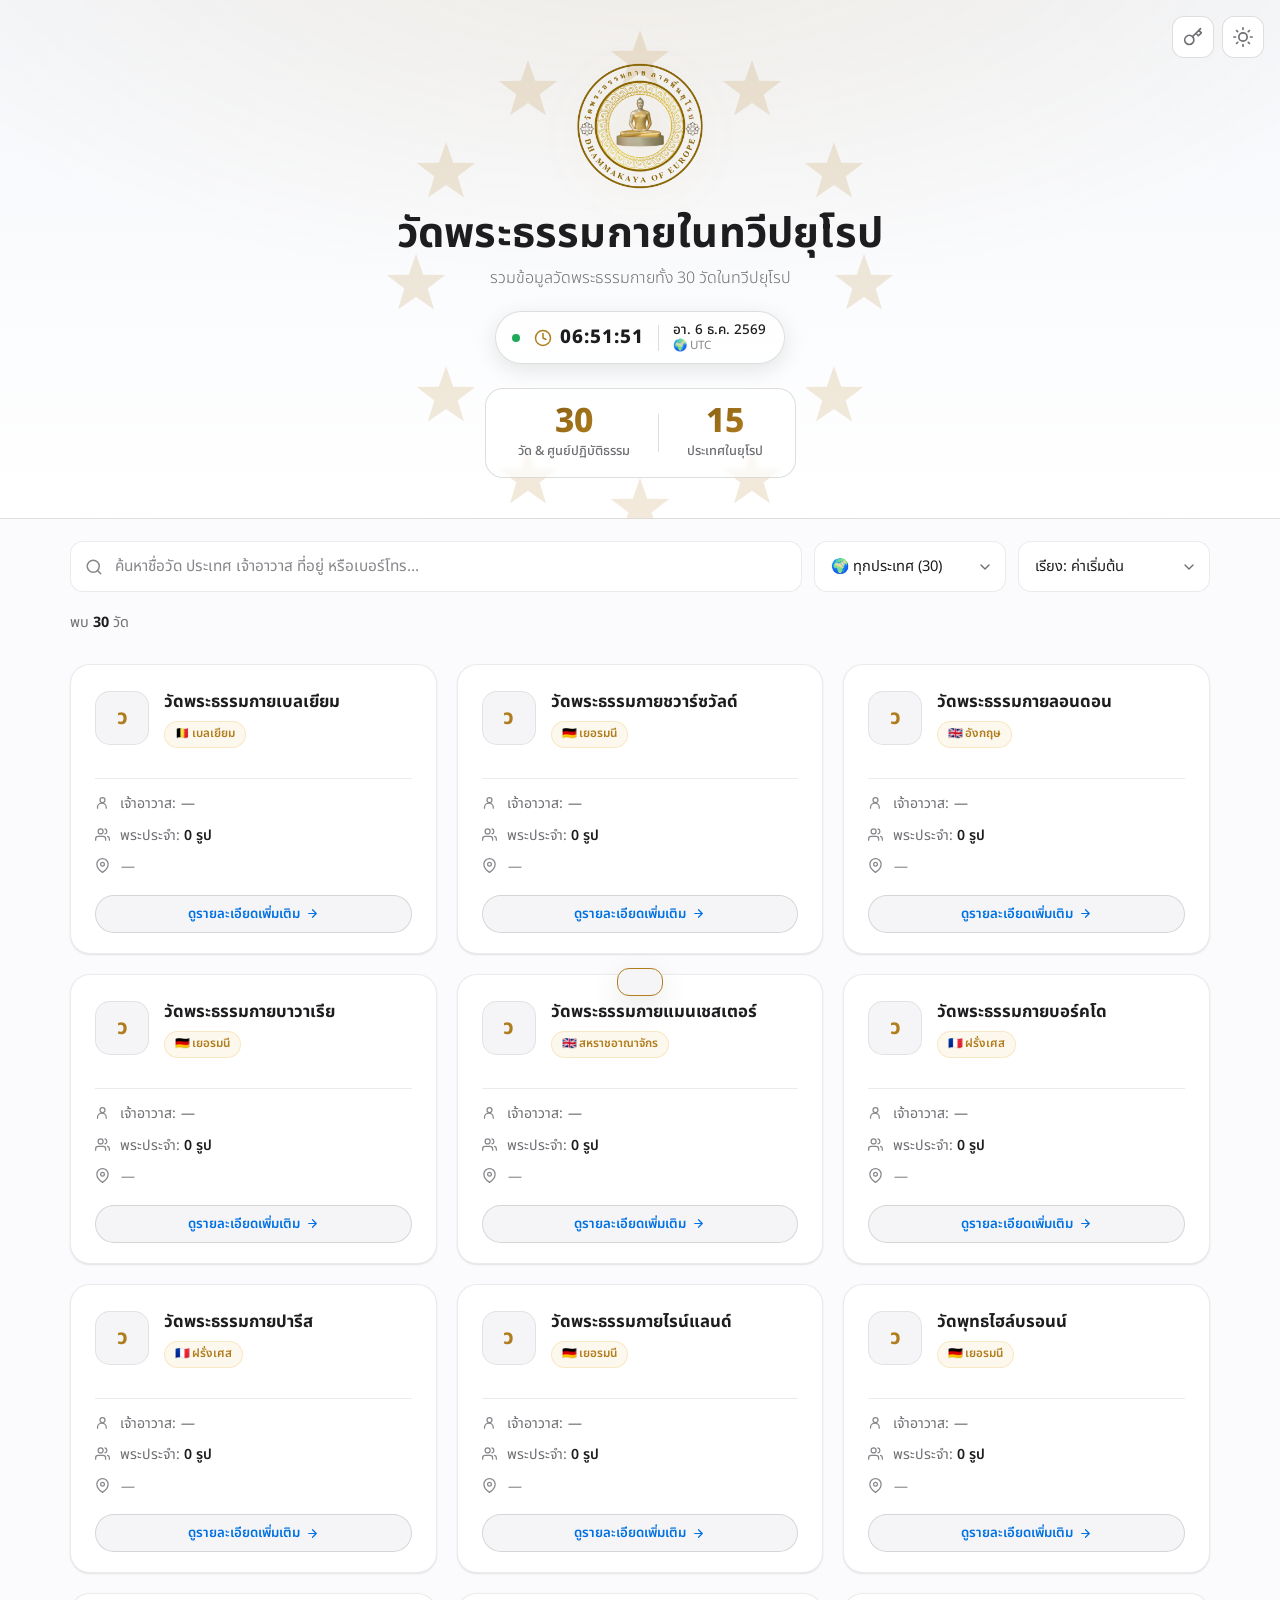
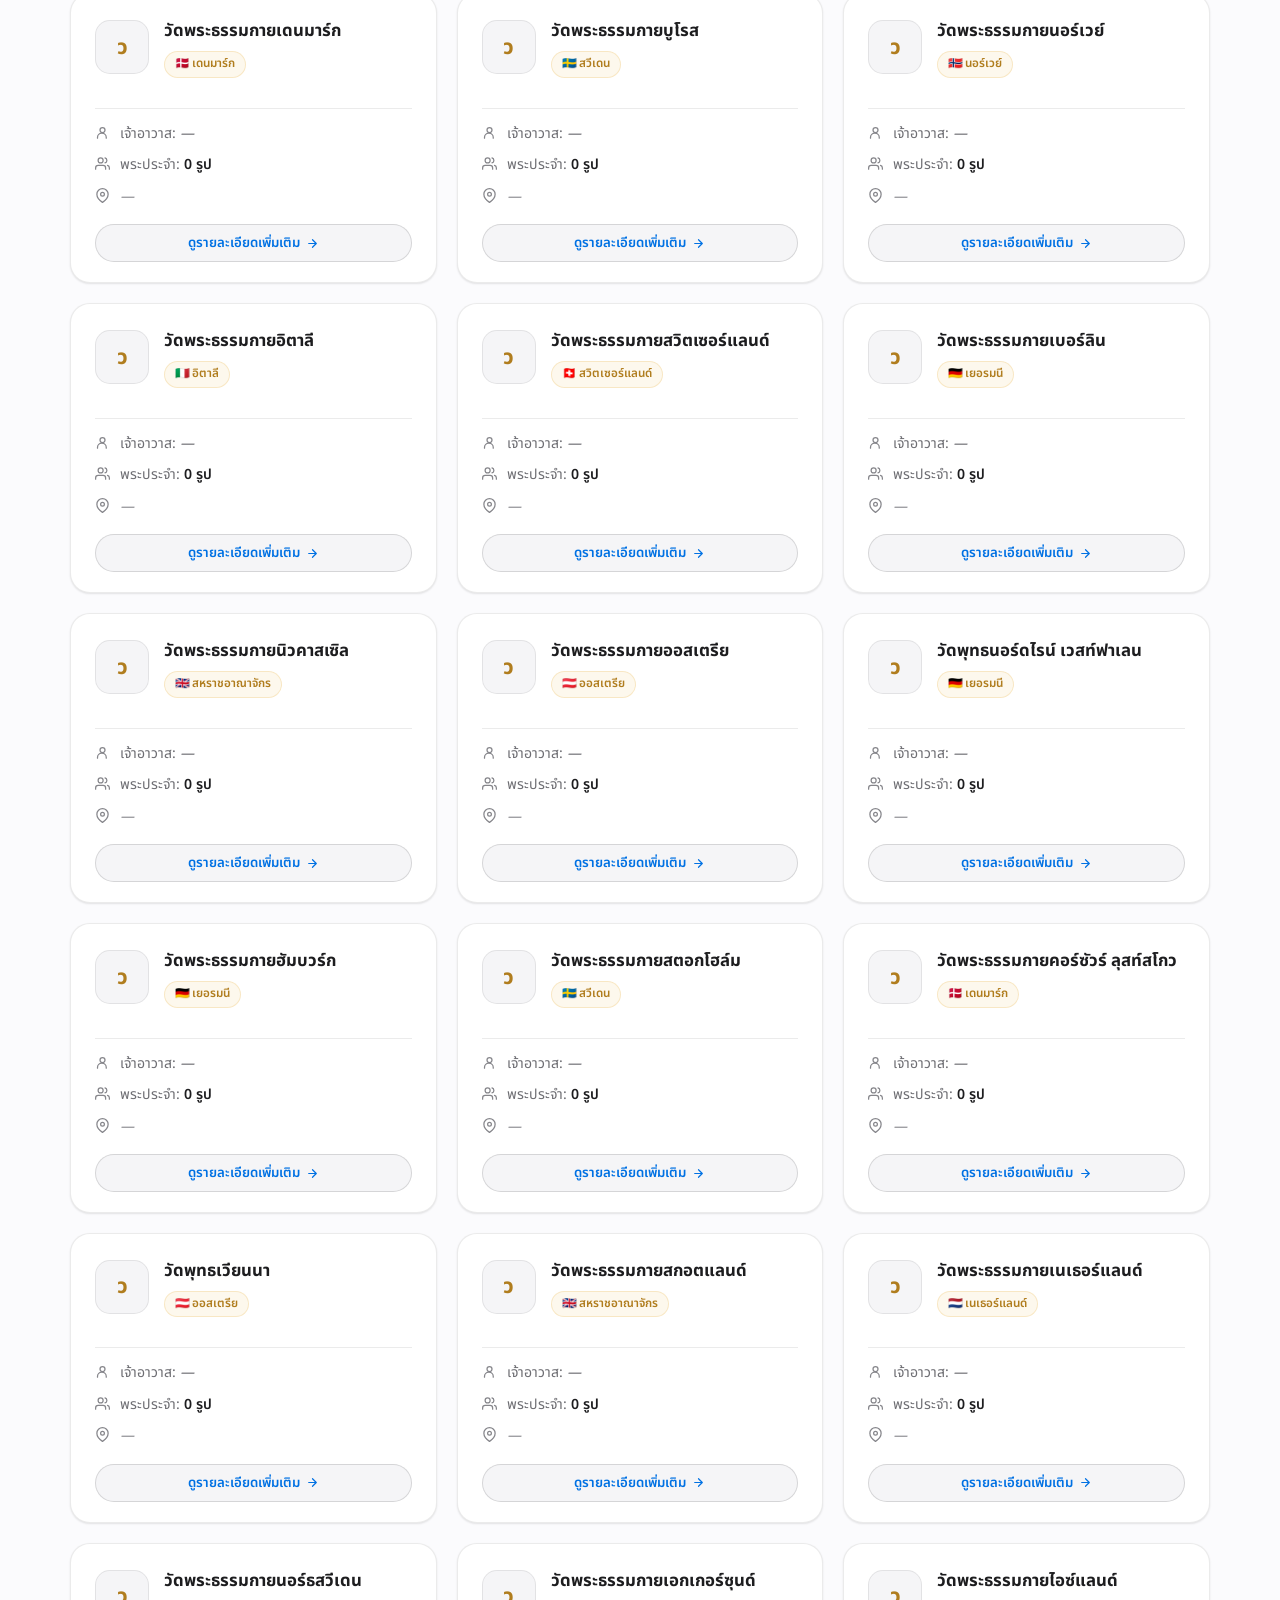
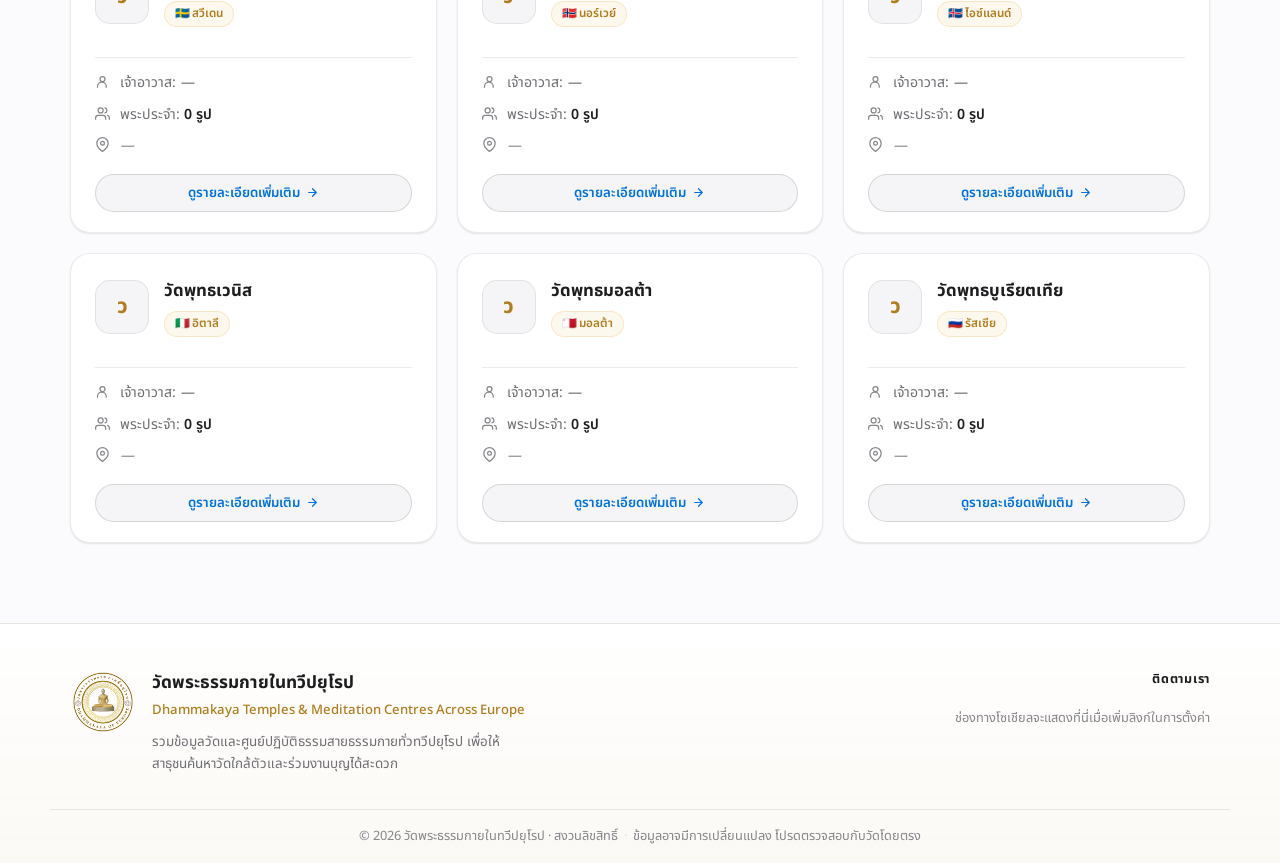
==== commit ba799e10: "Fix mobile admin, add deputy abbot, show all detail fields, shrink CTA - Mobile/tablet admin: temple" ====
--- a/index.html
+++ b/index.html
@@ -9,7 +9,7 @@
 <link rel="preconnect" href="https://fonts.googleapis.com">
 <link rel="preconnect" href="https://fonts.gstatic.com" crossorigin>
 <link href="https://fonts.googleapis.com/css2?family=Noto+Sans+Thai:wght@300;400;500;600;700&display=swap" rel="stylesheet">
-<link rel="stylesheet" href="styles.css?v=9">
+<link rel="stylesheet" href="styles.css?v=10">
 </head>
 <body>
 
@@ -234,6 +234,6 @@
 
 <script src="config.js?v=8"></script>
 <script src="data.js?v=8"></script>
-<script src="app.js?v=9"></script>
+<script src="app.js?v=10"></script>
 </body>
 </html>
--- a/styles.css
+++ b/styles.css
@@ -163,13 +163,12 @@
 .card-row strong{color:var(--text);font-weight:600}
 
 .detail-btn{
-  width:100%;padding:12px 16px;border-radius:980px;cursor:pointer;border:none;
-  background:var(--blue);color:#fff;font-family:inherit;font-size:.92rem;font-weight:600;
-  display:flex;align-items:center;justify-content:center;gap:8px;transition:.2s;margin-top:auto;
-  letter-spacing:.2px;
-}
-.detail-btn:hover{background:var(--blue-hi);box-shadow:0 6px 18px rgba(0,113,227,.28);transform:translateY(-1px)}
-.detail-btn svg{width:15px;height:15px}
+  width:100%;padding:8px 14px;border-radius:980px;cursor:pointer;border:1px solid var(--border-2);
+  background:var(--surface-2);color:var(--blue);font-family:inherit;font-size:.83rem;font-weight:600;
+  display:flex;align-items:center;justify-content:center;gap:6px;transition:.2s;margin-top:auto;
+}
+.detail-btn:hover{background:var(--blue);color:#fff;border-color:var(--blue)}
+.detail-btn svg{width:13px;height:13px}
 
 .empty,.loader{text-align:center;padding:60px 20px;color:var(--text-dim);grid-column:1/-1}
 .loader{color:var(--gold)}
@@ -214,6 +213,11 @@
 }
 .modal-abbot-label{color:var(--text-dim);font-size:.8rem;margin-top:16px;position:relative;z-index:1;text-transform:uppercase;letter-spacing:.5px;font-weight:500}
 .modal-abbot-name{font-size:1.12rem;color:var(--text);font-weight:700;margin-top:4px;position:relative;z-index:1}
+.modal-people{display:flex;justify-content:center;flex-wrap:wrap;gap:12px 30px;margin-top:16px;position:relative;z-index:1}
+.modal-person{display:flex;flex-direction:column;align-items:center;gap:3px}
+.modal-person .modal-abbot-label{margin-top:0}
+.modal-person .modal-abbot-name{margin-top:0;font-size:1.04rem}
+.info-dash{color:var(--text-mut);font-style:italic}
 .modal-body{padding:24px 30px 30px}
 .section-title{font-size:1.04rem;color:var(--text);font-weight:600;display:flex;align-items:center;gap:9px;margin:0 0 14px}
 .section-title svg{width:18px;height:18px;color:var(--gold)}
@@ -464,9 +468,10 @@
   .controls,.grid,.result-bar{padding-left:16px;padding-right:16px}
   .modal-hero{padding:28px 20px 22px}
   .modal-body,.modal-pad{padding-left:20px;padding-right:20px}
-  .admin-panel{flex-direction:column;height:95vh}
-  .admin-sidebar{width:100%;flex:0 0 auto;max-height:220px;border-right:none;border-bottom:1px solid var(--border)}
-  .admin-list{max-height:120px}
+  .admin-panel{flex-direction:column;height:94vh}
+  .admin-sidebar{width:100%;flex:0 0 auto;max-height:none;border-right:none;border-bottom:1px solid var(--border)}
+  .admin-list{max-height:30vh;min-height:130px}
+  .admin-main{flex:1 1 auto;min-height:0}
   .admin-form-grid{grid-template-columns:1fr}
   .admin-form-grid .span-2{grid-column:1}
 
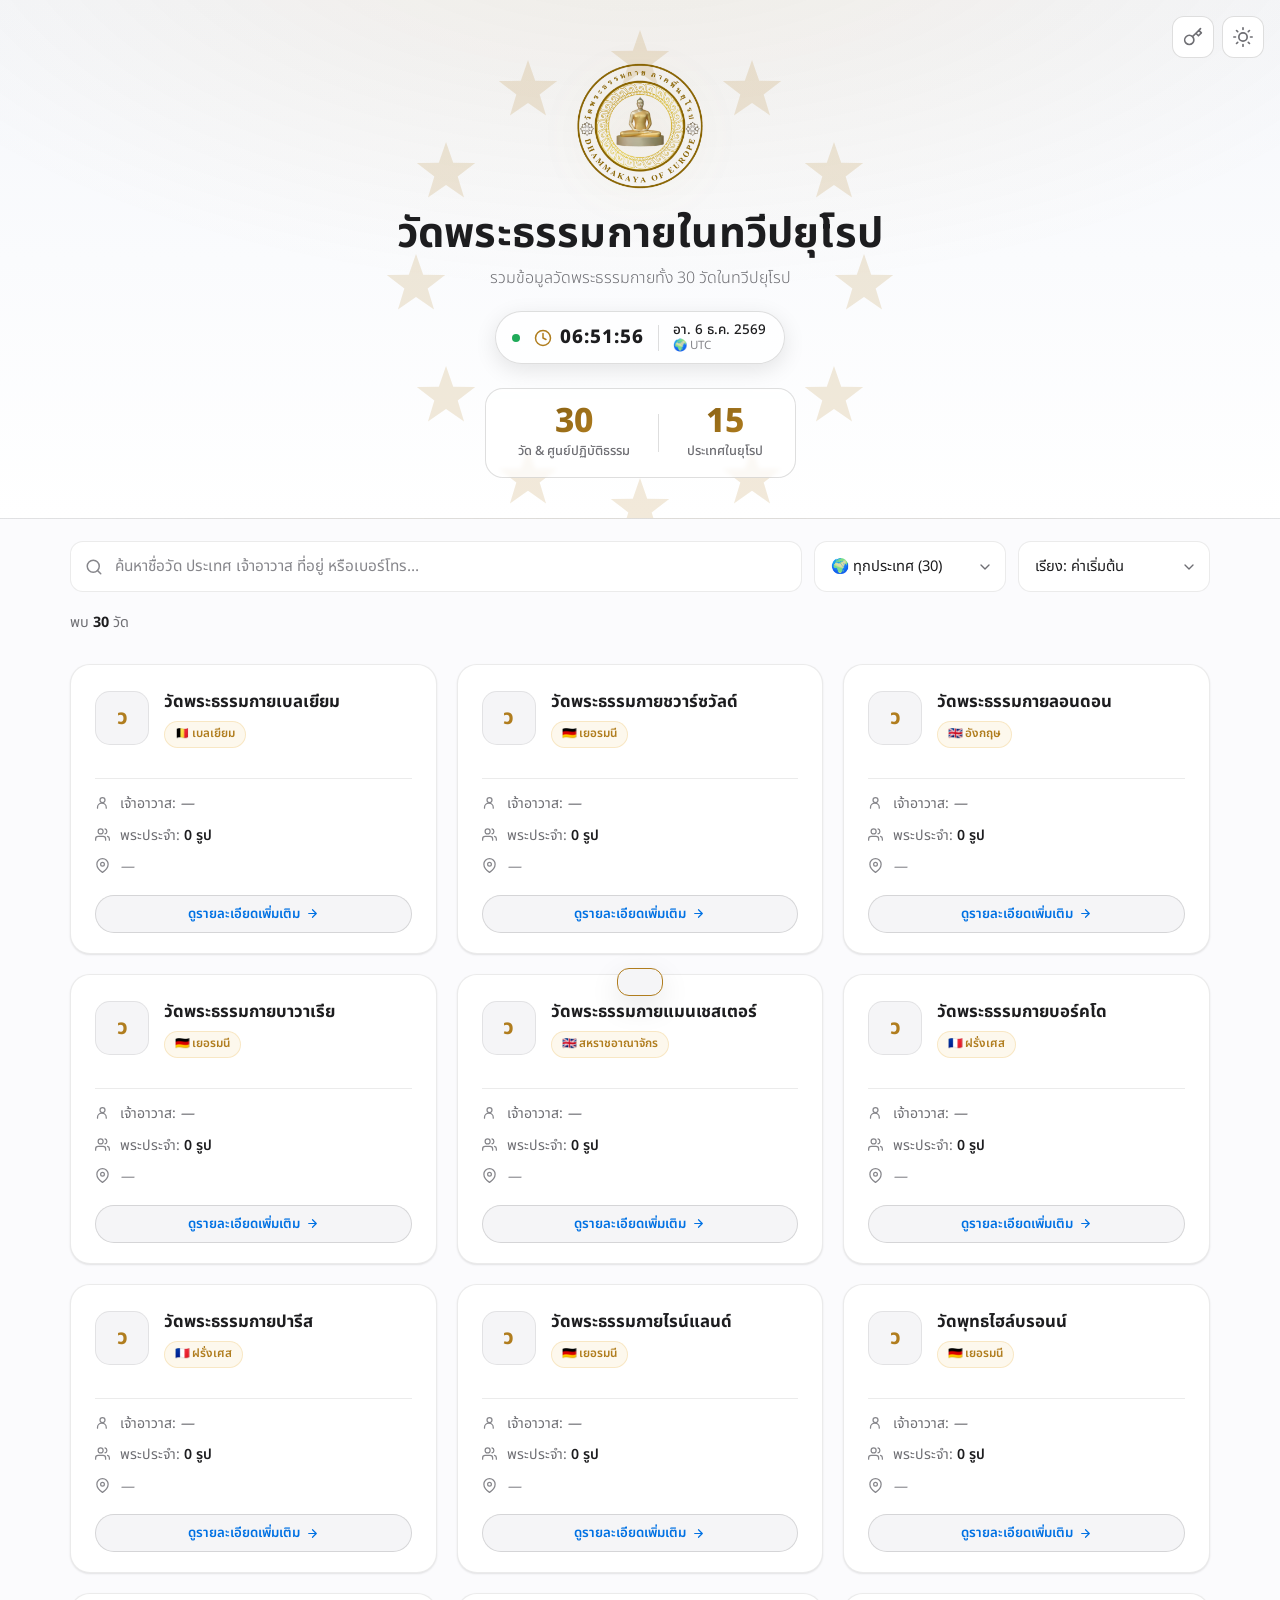
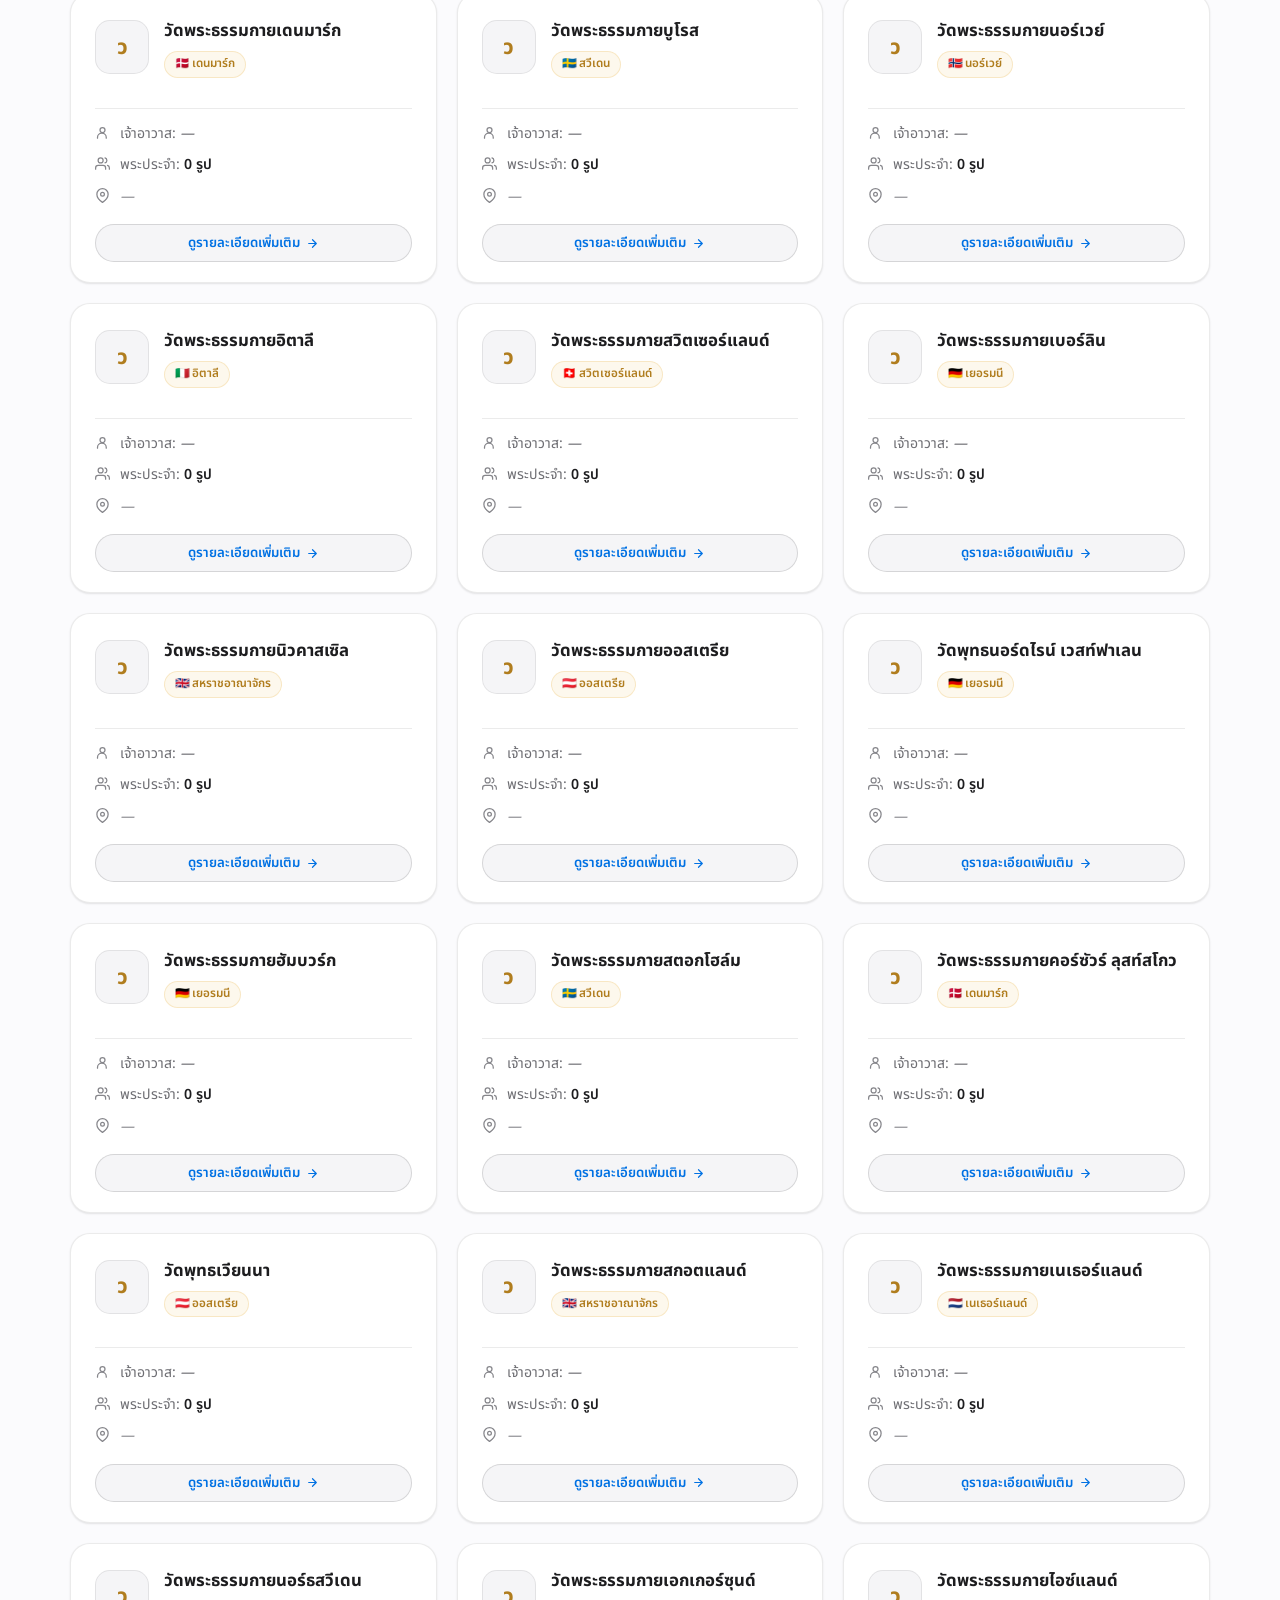
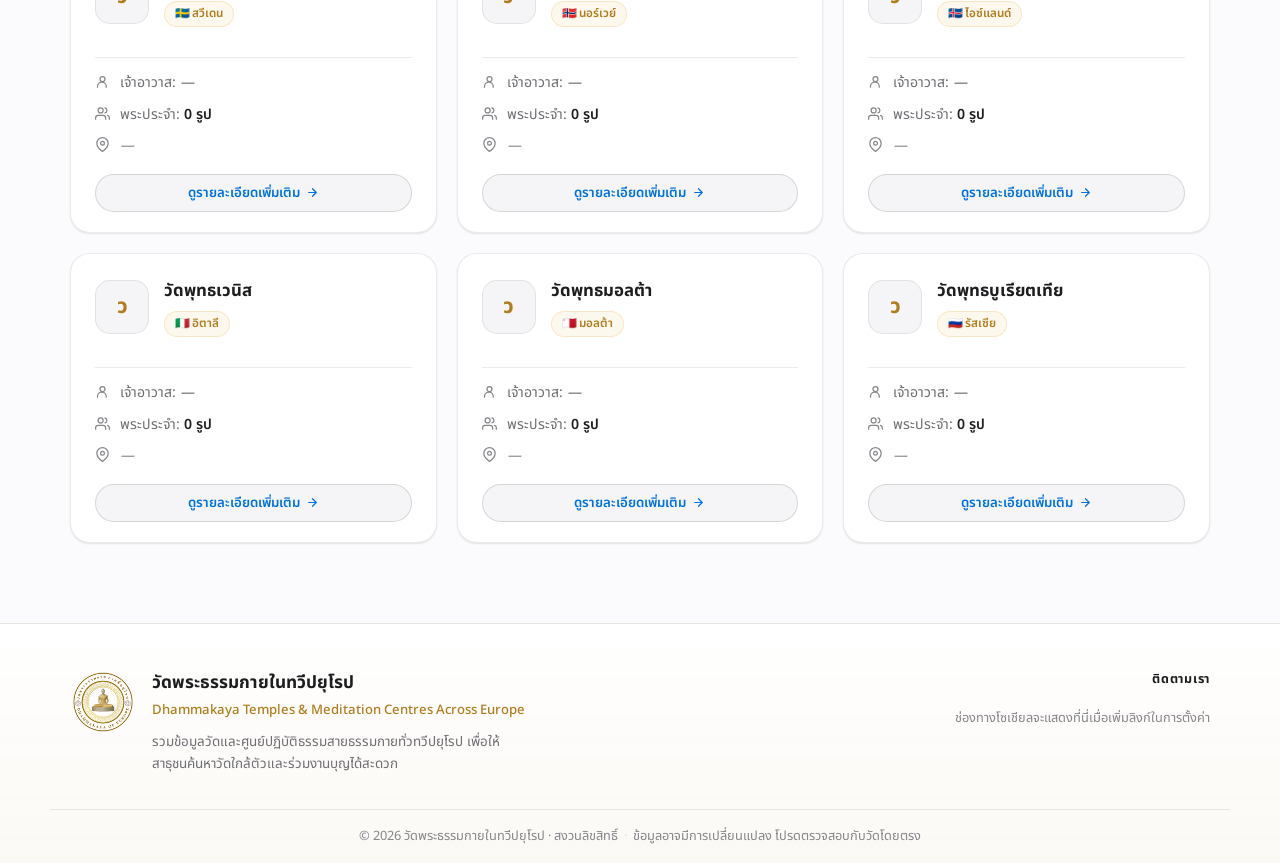
==== commit 5a0eea33: "Add temple history page, age counter, Excel import, dashboard & A4/stats export - Fix dark-mode addr" ====
--- a/index.html
+++ b/index.html
@@ -9,7 +9,7 @@
 <link rel="preconnect" href="https://fonts.googleapis.com">
 <link rel="preconnect" href="https://fonts.gstatic.com" crossorigin>
 <link href="https://fonts.googleapis.com/css2?family=Noto+Sans+Thai:wght@300;400;500;600;700&display=swap" rel="stylesheet">
-<link rel="stylesheet" href="styles.css?v=10">
+<link rel="stylesheet" href="styles.css?v=11">
 </head>
 <body>
 
@@ -204,6 +204,10 @@
       <div class="admin-list" id="adminList"></div>
       <div class="admin-sidebar-foot">
         <div class="cloud-status" id="cloudStatus"></div>
+        <div class="admin-tool-btns">
+          <a class="btn sm primary" href="dashboard.html" target="_blank" rel="noopener">📊 Dashboard &amp; สถิติ</a>
+          <a class="btn sm" href="dashboard.html#import" target="_blank" rel="noopener">⇅ นำเข้า / ส่งออก A4</a>
+        </div>
         <div class="admin-foot-btns">
           <button class="btn sm" onclick="adminLogout()">ออกจากระบบ</button>
           <button class="btn sm" data-close="adminOverlay">ปิด</button>
@@ -232,8 +236,8 @@
   <svg viewBox="0 0 24 24" fill="none" stroke="currentColor" stroke-width="2.2" stroke-linecap="round" stroke-linejoin="round"><path d="M12 19V5M5 12l7-7 7 7"/></svg>
 </button>
 
-<script src="config.js?v=8"></script>
-<script src="data.js?v=8"></script>
-<script src="app.js?v=10"></script>
+<script src="config.js?v=9"></script>
+<script src="data.js?v=9"></script>
+<script src="app.js?v=11"></script>
 </body>
 </html>
--- a/styles.css
+++ b/styles.css
@@ -518,3 +518,222 @@
 }
 
 @media(prefers-reduced-motion:reduce){*{animation:none!important;transition:none!important}}
+
+/* ============================================================
+   เพิ่มเติม: ลิงก์การ์ด, อายุวัด, ปุ่มประวัติ, อัปโหลดรูป
+   ============================================================ */
+
+/* ── แก้ลิงก์ที่อยู่บนการ์ดให้อ่านชัดในโหมดมืด ── */
+.card-row a{color:var(--blue-hi);text-decoration:none;font-weight:600}
+.card-row a:hover{text-decoration:underline}
+
+/* ── ป้ายอายุวัด (ใต้ชื่อในโมดัลรายละเอียด) ── */
+.modal-age{
+  display:inline-flex;align-items:center;gap:7px;
+  margin-top:12px;padding:6px 14px;border-radius:999px;
+  background:rgba(52,211,153,.12);border:1px solid rgba(52,211,153,.30);
+  color:var(--green);font-size:.85rem;font-weight:600;
+  position:relative;z-index:1;
+}
+.modal-age svg{width:15px;height:15px;flex-shrink:0}
+.modal-age strong{color:var(--green);font-weight:800}
+
+/* ── ปุ่ม "ประวัติและภาพวัด" ── */
+.profile-btn{
+  display:flex;align-items:center;justify-content:center;gap:12px;
+  width:100%;padding:15px 24px;border-radius:14px;border:1px solid var(--border-2);
+  background:var(--surface-2);color:var(--text);
+  font-family:inherit;font-size:.98rem;font-weight:700;letter-spacing:.2px;
+  text-decoration:none;transition:.2s;margin-bottom:14px;cursor:pointer;
+}
+.profile-btn:hover{border-color:var(--gold);color:var(--gold);transform:translateY(-2px);box-shadow:0 8px 22px var(--shadow)}
+.profile-btn-icon{width:20px;height:20px;flex-shrink:0;color:var(--gold)}
+.profile-btn-arrow{width:17px;height:17px;flex-shrink:0;margin-left:auto}
+
+/* ── ฟอร์มอัปโหลดรูป (โลโก้/เจ้าอาวาส) ── */
+.upload-field{display:flex;gap:8px;align-items:stretch}
+.upload-field input{flex:1;min-width:0}
+.upload-mini{
+  display:inline-flex;align-items:center;gap:6px;white-space:nowrap;cursor:pointer;
+  flex-shrink:0;padding:0 14px;
+}
+.upload-mini svg{width:15px;height:15px}
+
+/* ── ตัวจัดการแกลเลอรีรูป ── */
+.gallery-editor{
+  border:1px dashed var(--border-2);border-radius:12px;padding:12px;background:var(--surface)
+}
+.gallery-grid{display:flex;flex-wrap:wrap;gap:10px;margin-bottom:12px}
+.gallery-empty{color:var(--text-mut);font-size:.85rem;font-style:italic;padding:8px 2px}
+.gallery-thumb{position:relative;width:84px;height:84px;border-radius:10px;overflow:hidden;border:1px solid var(--border-2);background:var(--surface-2)}
+.gallery-thumb img{width:100%;height:100%;object-fit:cover;display:block}
+.gallery-del{
+  position:absolute;top:3px;right:3px;width:22px;height:22px;border-radius:7px;
+  border:none;background:rgba(0,0,0,.62);color:#fff;cursor:pointer;font-size:.8rem;
+  display:grid;place-items:center;line-height:1;transition:.15s;
+}
+.gallery-del:hover{background:var(--danger)}
+.gallery-actions{display:flex;flex-wrap:wrap;gap:8px;align-items:center}
+.gallery-url-input{
+  flex:1;min-width:160px;padding:9px 12px;border-radius:9px;
+  border:1px solid var(--border-2);background:var(--surface-2);color:var(--text);
+  font-family:inherit;font-size:.86rem;
+}
+.gallery-url-input:focus{outline:none;border-color:var(--blue)}
+
+/* ── ปุ่มเครื่องมือในหลังบ้าน (Dashboard/นำเข้า) ── */
+.admin-tool-btns{display:flex;flex-direction:column;gap:8px}
+.admin-tool-btns .btn{justify-content:center;display:flex;align-items:center;gap:6px;text-decoration:none}
+
+/* ============================================================
+   หน้าประวัติวัด (temple.html)
+   ============================================================ */
+.tpage{max-width:980px;margin:0 auto;padding:0 20px 80px}
+.tpage-top{
+  position:sticky;top:0;z-index:20;
+  background:color-mix(in srgb,var(--bg) 86%,transparent);backdrop-filter:blur(10px);
+  border-bottom:1px solid var(--border);
+}
+.tpage-top-inner{max-width:980px;margin:0 auto;padding:12px 20px;display:flex;align-items:center;gap:12px}
+.tpage-back{
+  display:inline-flex;align-items:center;gap:8px;text-decoration:none;
+  color:var(--text-dim);font-weight:600;font-size:.92rem;transition:.2s;
+  padding:8px 14px;border-radius:10px;border:1px solid var(--border-2);background:var(--surface)
+}
+.tpage-back:hover{color:var(--gold);border-color:var(--gold)}
+.tpage-back svg{width:16px;height:16px}
+.tpage-top-spacer{flex:1}
+
+.tpage-hero{
+  text-align:center;padding:48px 20px 36px;position:relative;overflow:hidden;
+  background:radial-gradient(120% 140% at 50% -20%,var(--hero-glow) 0%,transparent 55%),
+             linear-gradient(180deg,var(--hero-1) 0%,var(--hero-2) 100%);
+  border-bottom:1px solid var(--border);margin-bottom:36px;
+}
+.tpage-logo{width:92px;height:92px;border-radius:24px;margin:0 auto 16px;object-fit:cover;border:1px solid var(--border-2);background:var(--surface-2);display:grid;place-items:center;color:var(--gold);font-size:2rem;font-weight:800;box-shadow:0 10px 30px var(--shadow)}
+.tpage-name{font-size:clamp(1.5rem,4vw,2.2rem);font-weight:800;line-height:1.25}
+.tpage-badges{display:flex;flex-wrap:wrap;gap:10px;justify-content:center;margin-top:14px}
+.tpage-badge{display:inline-flex;align-items:center;gap:6px;padding:6px 14px;border-radius:999px;font-size:.85rem;font-weight:600;border:1px solid var(--border-2)}
+.tpage-badge.country{background:rgba(235,185,77,.12);border-color:rgba(235,185,77,.3);color:var(--gold)}
+.tpage-badge.age{background:rgba(52,211,153,.12);border-color:rgba(52,211,153,.3);color:var(--green)}
+.tpage-badge.abbot{background:var(--surface);color:var(--text-dim)}
+.tpage-badge svg{width:15px;height:15px}
+
+.tpage-section-title{font-size:1.25rem;font-weight:700;display:flex;align-items:center;gap:10px;margin:0 0 18px}
+.tpage-section-title svg{width:22px;height:22px;color:var(--gold)}
+.tpage-section{margin-bottom:42px}
+.tpage-history{font-size:1.02rem;line-height:1.95;color:var(--text);white-space:pre-wrap;word-break:break-word}
+.tpage-empty{color:var(--text-mut);font-style:italic;padding:24px;text-align:center;border:1px dashed var(--border-2);border-radius:14px}
+
+.tpage-gallery{display:grid;grid-template-columns:repeat(auto-fill,minmax(210px,1fr));gap:14px}
+.tpage-gimg{aspect-ratio:4/3;border-radius:14px;overflow:hidden;border:1px solid var(--border);background:var(--surface-2);cursor:zoom-in;transition:.25s}
+.tpage-gimg:hover{transform:translateY(-4px);box-shadow:0 14px 34px var(--shadow)}
+.tpage-gimg img{width:100%;height:100%;object-fit:cover;display:block}
+
+.tpage-map{display:flex;align-items:center;justify-content:center;gap:12px;width:100%;max-width:420px;margin:0 auto;padding:15px 24px;border-radius:14px;background:var(--green);color:#0B1A12;font-weight:700;text-decoration:none;transition:.2s}
+.tpage-map:hover{filter:brightness(1.08);transform:translateY(-2px)}
+.tpage-map svg{width:20px;height:20px}
+
+/* ── Lightbox ── */
+.lightbox{position:fixed;inset:0;z-index:200;background:rgba(0,0,0,.92);display:none;align-items:center;justify-content:center;padding:24px}
+.lightbox.open{display:flex}
+.lightbox img{max-width:100%;max-height:90vh;border-radius:10px;box-shadow:0 20px 60px rgba(0,0,0,.6)}
+.lightbox-close{position:absolute;top:18px;right:18px;width:44px;height:44px;border-radius:12px;border:1px solid rgba(255,255,255,.3);background:rgba(255,255,255,.1);color:#fff;font-size:1.2rem;cursor:pointer}
+.lightbox-nav{position:absolute;top:50%;transform:translateY(-50%);width:48px;height:48px;border-radius:50%;border:1px solid rgba(255,255,255,.3);background:rgba(255,255,255,.1);color:#fff;font-size:1.5rem;cursor:pointer;display:grid;place-items:center}
+.lightbox-nav.prev{left:18px}
+.lightbox-nav.next{right:18px}
+
+/* ============================================================
+   หน้า Dashboard / นำเข้า / ส่งออก (dashboard.html)
+   ============================================================ */
+.dash-wrap{max-width:1180px;margin:0 auto;padding:0 20px 80px}
+.dash-top{position:sticky;top:0;z-index:20;background:color-mix(in srgb,var(--bg) 86%,transparent);backdrop-filter:blur(10px);border-bottom:1px solid var(--border)}
+.dash-top-inner{max-width:1180px;margin:0 auto;padding:14px 20px;display:flex;align-items:center;gap:14px;flex-wrap:wrap}
+.dash-title{font-size:1.2rem;font-weight:800;display:flex;align-items:center;gap:10px}
+.dash-title svg{width:24px;height:24px;color:var(--gold)}
+.dash-spacer{flex:1}
+
+.dash-tabs{display:flex;gap:8px;flex-wrap:wrap;margin:24px 0 26px}
+.dash-tab{padding:10px 18px;border-radius:999px;border:1px solid var(--border-2);background:var(--surface);color:var(--text-dim);font-family:inherit;font-size:.92rem;font-weight:600;cursor:pointer;transition:.2s}
+.dash-tab:hover{color:var(--text)}
+.dash-tab.active{background:var(--blue);border-color:var(--blue);color:#fff}
+.dash-panel{display:none}
+.dash-panel.active{display:block;animation:fade .25s ease}
+
+.dash-stat-grid{display:grid;grid-template-columns:repeat(auto-fill,minmax(180px,1fr));gap:16px;margin-bottom:28px}
+.dash-stat{background:var(--surface);border:1px solid var(--border);border-radius:16px;padding:20px 22px;box-shadow:0 1px 2px var(--shadow)}
+.dash-stat-num{font-size:2.1rem;font-weight:800;line-height:1;background:linear-gradient(135deg,var(--gold-bright),var(--gold));-webkit-background-clip:text;background-clip:text;-webkit-text-fill-color:transparent;font-variant-numeric:tabular-nums}
+.dash-stat-label{font-size:.85rem;color:var(--text-dim);margin-top:8px;font-weight:500}
+
+.dash-cards{display:grid;grid-template-columns:1fr 1fr;gap:20px;margin-bottom:24px}
+.dash-card{background:var(--surface);border:1px solid var(--border);border-radius:16px;padding:22px;box-shadow:0 1px 2px var(--shadow)}
+.dash-card h3{font-size:1.02rem;font-weight:700;margin-bottom:16px;display:flex;align-items:center;gap:8px}
+.dash-card h3 svg{width:18px;height:18px;color:var(--gold)}
+.dash-card canvas{max-width:100%}
+
+.dash-complete-row{display:flex;align-items:center;gap:12px;margin-bottom:12px;font-size:.9rem}
+.dash-complete-row .lbl{width:120px;flex-shrink:0;color:var(--text-dim)}
+.dash-bar{flex:1;height:10px;border-radius:6px;background:var(--surface-2);overflow:hidden}
+.dash-bar span{display:block;height:100%;border-radius:6px;background:linear-gradient(90deg,var(--gold),var(--gold-bright))}
+.dash-complete-row .val{width:64px;text-align:right;color:var(--text);font-weight:700;font-variant-numeric:tabular-nums}
+
+.dash-toolbar{display:flex;gap:10px;flex-wrap:wrap;align-items:center;margin-bottom:22px}
+.dash-toolbar .spacer{flex:1}
+.export-btn{display:inline-flex;align-items:center;gap:8px;padding:10px 18px;border-radius:11px;border:1px solid var(--border-2);background:var(--surface);color:var(--text);font-family:inherit;font-weight:600;font-size:.9rem;cursor:pointer;transition:.2s}
+.export-btn:hover{border-color:var(--gold);color:var(--gold);transform:translateY(-1px)}
+.export-btn svg{width:16px;height:16px}
+.export-btn.primary{background:var(--blue);border-color:var(--blue);color:#fff}
+.export-btn.primary:hover{background:var(--blue-hi);color:#fff}
+.export-btn:disabled{opacity:.5;cursor:not-allowed;transform:none}
+
+/* นำเข้า */
+.import-box{background:var(--surface);border:1px solid var(--border);border-radius:16px;padding:26px;margin-bottom:22px}
+.import-drop{border:2px dashed var(--border-2);border-radius:14px;padding:36px 20px;text-align:center;color:var(--text-dim);transition:.2s;cursor:pointer}
+.import-drop:hover,.import-drop.drag{border-color:var(--blue);color:var(--text);background:var(--surface-2)}
+.import-drop svg{width:42px;height:42px;opacity:.4;margin-bottom:12px}
+.import-preview{margin-top:20px;overflow:auto;max-height:420px;border:1px solid var(--border);border-radius:12px}
+.import-table{width:100%;border-collapse:collapse;font-size:.82rem}
+.import-table th,.import-table td{padding:8px 10px;border-bottom:1px solid var(--border);text-align:left;white-space:nowrap;max-width:220px;overflow:hidden;text-overflow:ellipsis}
+.import-table th{background:var(--surface-2);position:sticky;top:0;font-weight:700;color:var(--text)}
+.import-note{font-size:.85rem;color:var(--text-dim);line-height:1.7;margin-top:8px}
+
+/* ส่งออก A4 */
+.export-options{display:flex;gap:10px;flex-wrap:wrap;margin-bottom:18px}
+.export-radio{display:inline-flex;align-items:center;gap:8px;padding:10px 16px;border-radius:11px;border:1px solid var(--border-2);background:var(--surface);cursor:pointer;font-size:.9rem;font-weight:600;color:var(--text-dim)}
+.export-radio input{accent-color:var(--blue)}
+.export-radio.sel{border-color:var(--blue);color:var(--text);background:var(--surface-2)}
+.export-stage{margin-top:22px;background:var(--surface-2);border:1px solid var(--border);border-radius:12px;padding:20px;max-height:560px;overflow:auto}
+
+/* หน้า A4 (สำหรับ render → ภาพ) */
+.a4-page{width:794px;min-height:1123px;background:#fff;color:#111;margin:0 auto 20px;padding:48px 54px;box-shadow:0 6px 24px rgba(0,0,0,.18);font-family:var(--font);position:relative;box-sizing:border-box}
+.a4-head{display:flex;align-items:center;gap:16px;border-bottom:3px solid #b07d1e;padding-bottom:18px;margin-bottom:26px}
+.a4-head img{width:64px;height:64px;object-fit:contain}
+.a4-head .a4-htitle{font-size:1.5rem;font-weight:800;color:#1d1d1f}
+.a4-head .a4-hsub{font-size:.9rem;color:#b07d1e;font-weight:600}
+.a4-foot{position:absolute;left:54px;right:54px;bottom:30px;border-top:1px solid #ddd;padding-top:10px;font-size:.78rem;color:#888;display:flex;justify-content:space-between}
+
+/* แบบ 1 วัด/หน้า */
+.a4-single .a4-logo{width:120px;height:120px;border-radius:20px;object-fit:cover;background:#f2f2f4;display:grid;place-items:center;color:#b07d1e;font-size:2.6rem;font-weight:800;border:1px solid #e5e5ea}
+.a4-single .a4-name{font-size:2rem;font-weight:800;color:#1d1d1f;margin-bottom:6px;line-height:1.25}
+.a4-single .a4-country{font-size:1.05rem;color:#b07d1e;font-weight:700}
+.a4-single .a4-age{display:inline-block;margin-top:10px;padding:5px 14px;border-radius:999px;background:#e9f9f1;color:#1faa59;font-weight:700;font-size:.92rem}
+.a4-single .a4-rows{margin-top:30px;display:flex;flex-direction:column;gap:0}
+.a4-single .a4-row{display:flex;gap:14px;padding:14px 2px;border-bottom:1px solid #eee;font-size:1.02rem}
+.a4-single .a4-row .k{width:150px;flex-shrink:0;color:#86868b;font-weight:600}
+.a4-single .a4-row .v{color:#1d1d1f;font-weight:600;word-break:break-word}
+.a4-single .a4-photos{display:grid;grid-template-columns:1fr 1fr;gap:12px;margin-top:26px}
+.a4-single .a4-photos img{width:100%;height:200px;object-fit:cover;border-radius:12px}
+
+/* แบบสมุดรวม */
+.a4-catalog{display:grid;grid-template-columns:1fr 1fr;gap:18px;align-content:start}
+.a4-cat-card{border:1px solid #e5e5ea;border-radius:14px;padding:16px 18px;display:flex;gap:14px;min-height:150px}
+.a4-cat-card .a4-cat-logo{width:54px;height:54px;border-radius:12px;flex-shrink:0;object-fit:cover;background:#f2f2f4;display:grid;place-items:center;color:#b07d1e;font-weight:800;font-size:1.3rem;border:1px solid #e5e5ea}
+.a4-cat-card .a4-cat-name{font-size:1.05rem;font-weight:800;color:#1d1d1f;line-height:1.3}
+.a4-cat-card .a4-cat-country{font-size:.85rem;color:#b07d1e;font-weight:700;margin:3px 0 8px}
+.a4-cat-card .a4-cat-line{font-size:.84rem;color:#444;margin-top:3px;display:flex;gap:6px}
+.a4-cat-card .a4-cat-line b{color:#86868b;font-weight:600;flex-shrink:0}
+
+@media(max-width:760px){
+  .dash-cards{grid-template-columns:1fr}
+}
+
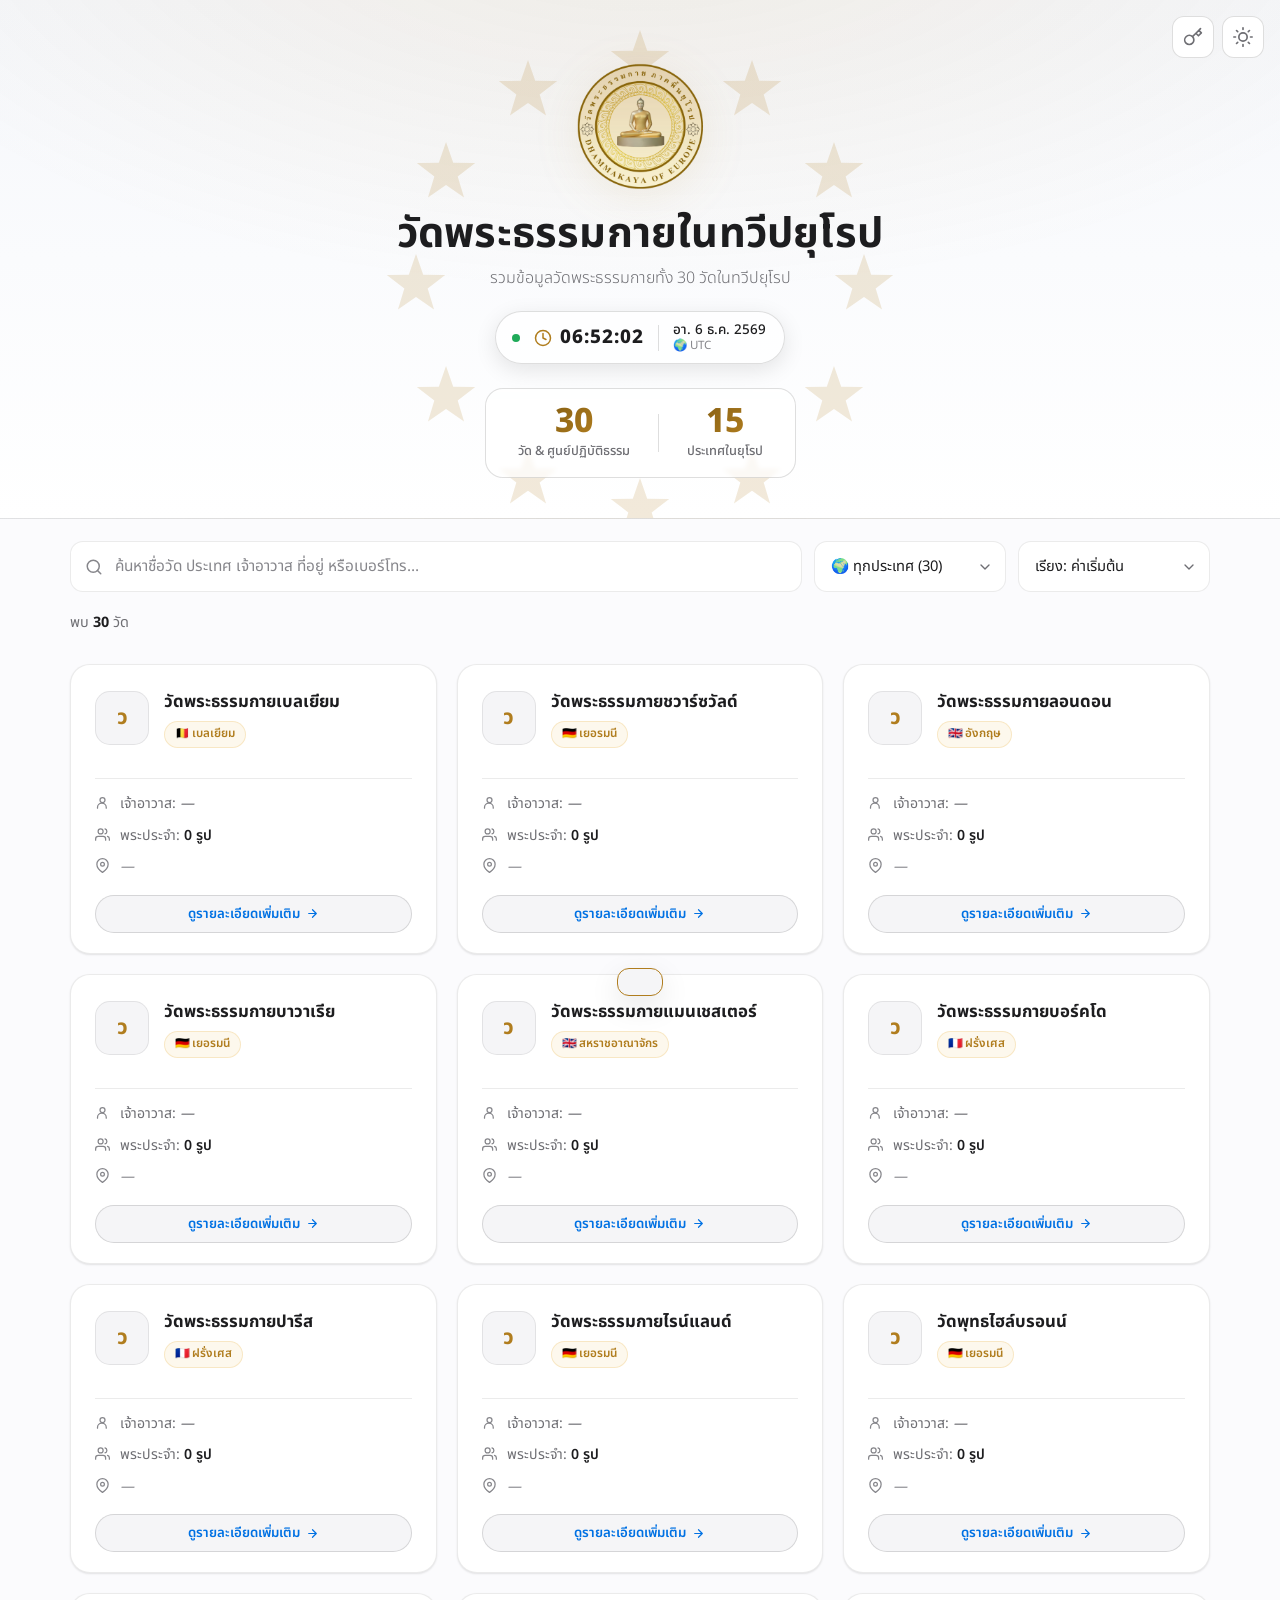
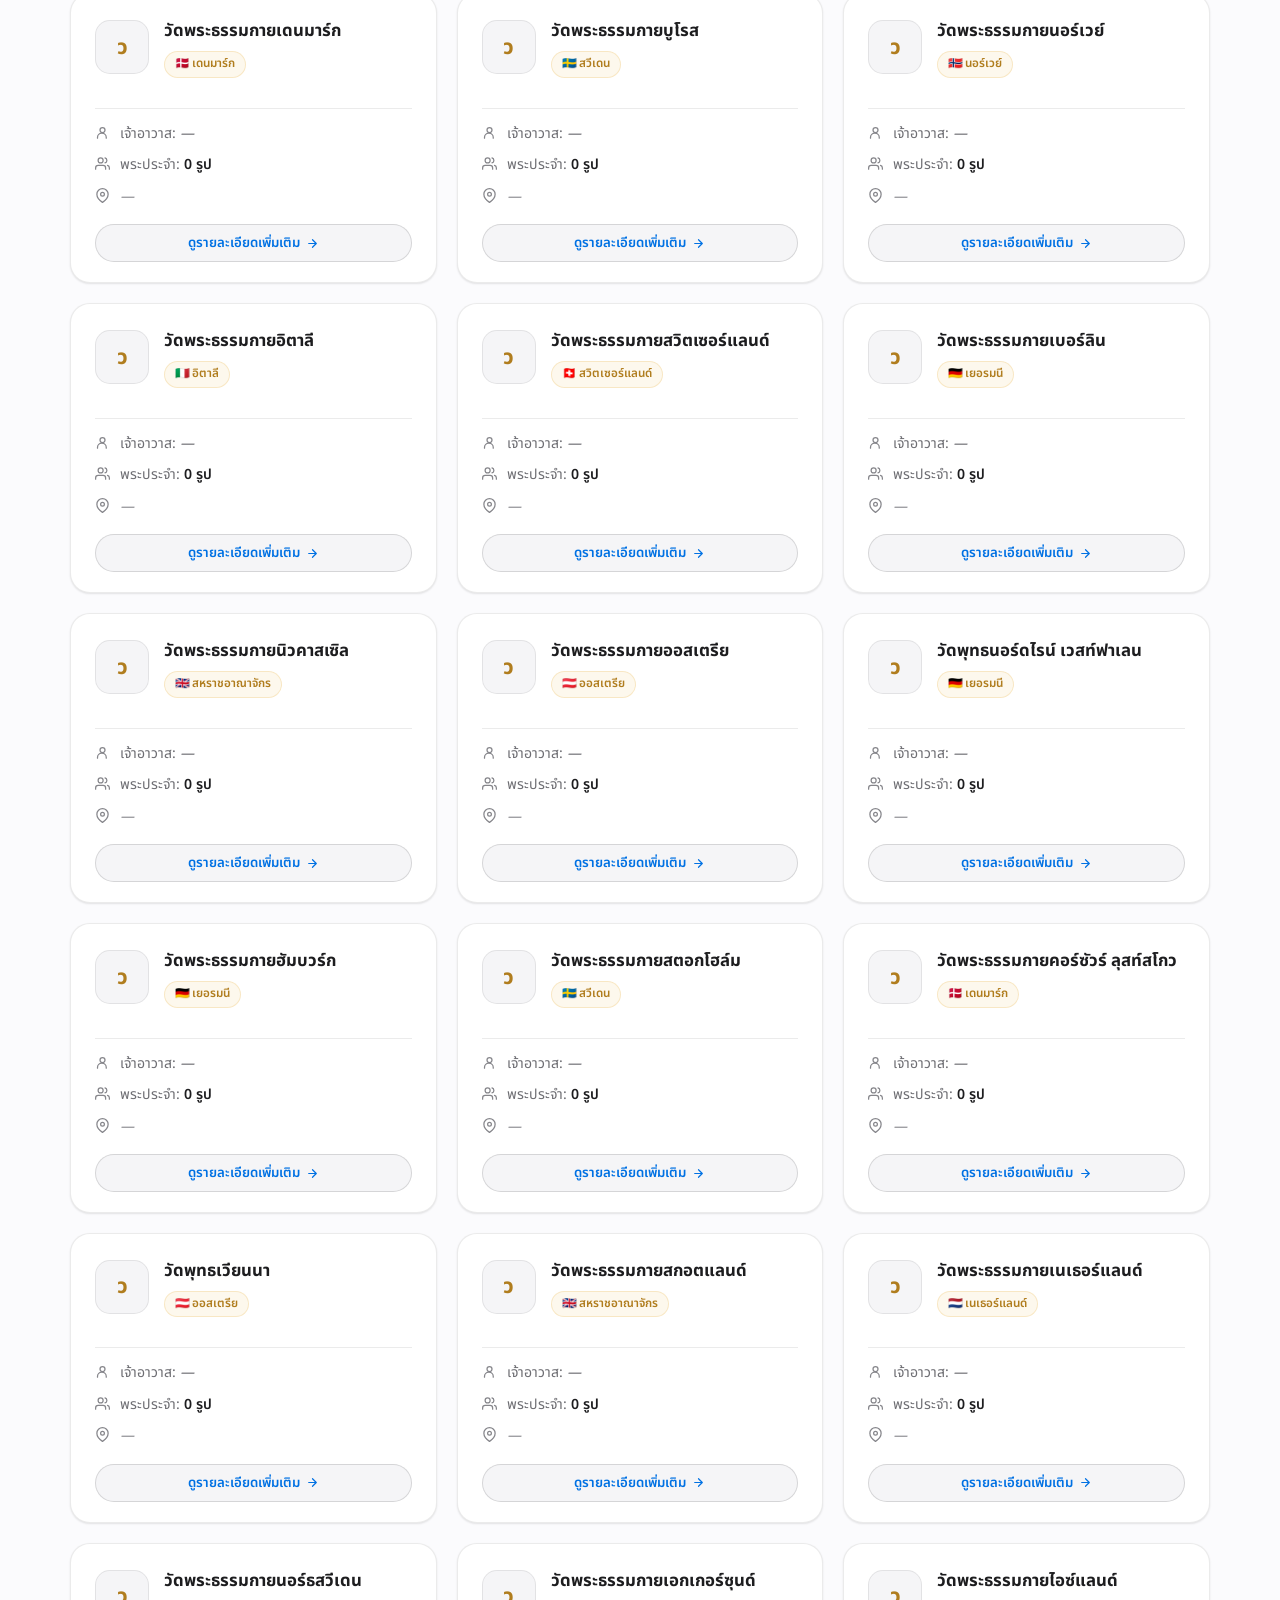
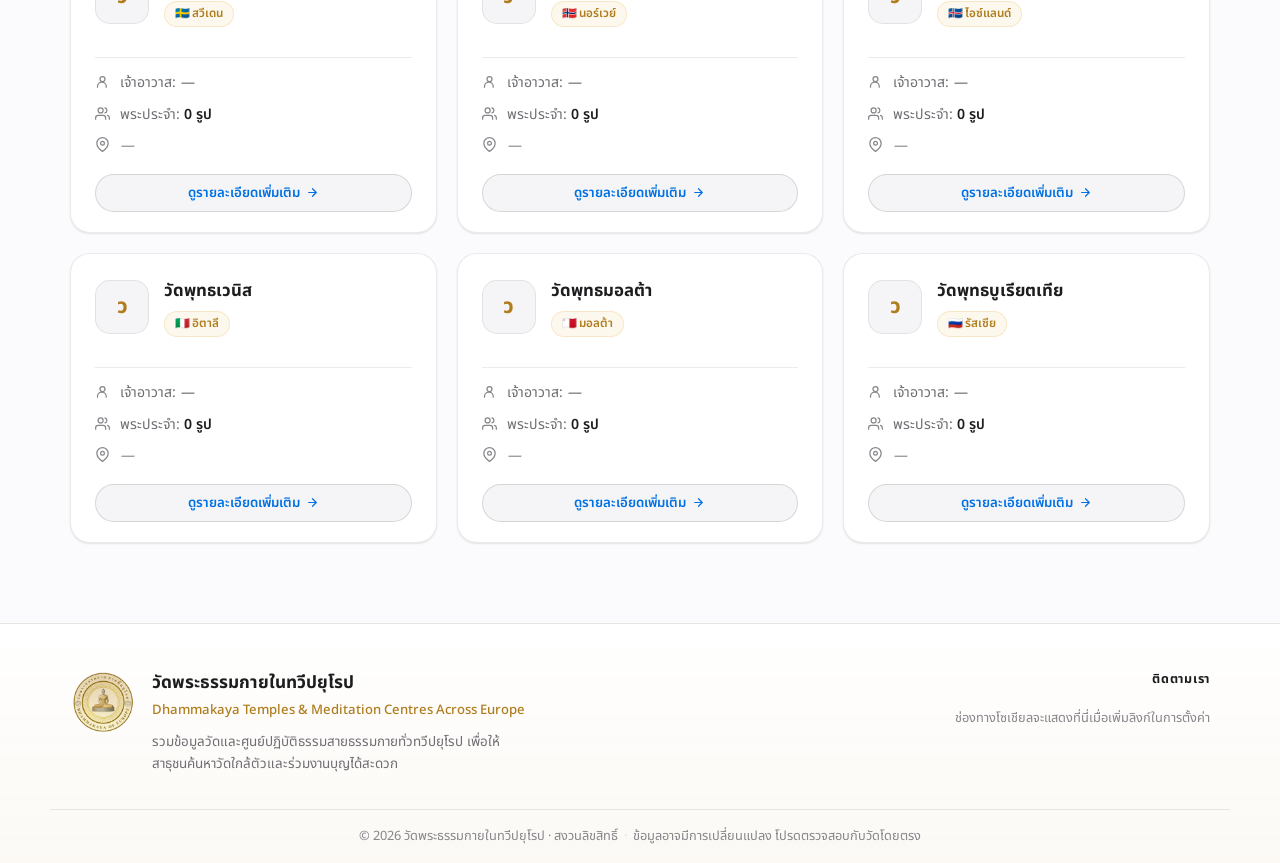
==== commit 3a995300: "Bump logo cache version to v=2 so the new logo loads Co-Authored-By: Claude Opus 4.8 <noreply@anthro" ====
--- a/index.html
+++ b/index.html
@@ -4,8 +4,8 @@
 <meta charset="UTF-8">
 <meta name="viewport" content="width=device-width, initial-scale=1.0">
 <title>วัดพระธรรมกายในทวีปยุโรป</title>
-<link rel="icon" type="image/png" href="assets/logo.png?v=1">
-<link rel="apple-touch-icon" href="assets/logo.png?v=1">
+<link rel="icon" type="image/png" href="assets/logo.png?v=2">
+<link rel="apple-touch-icon" href="assets/logo.png?v=2">
 <link rel="preconnect" href="https://fonts.googleapis.com">
 <link rel="preconnect" href="https://fonts.gstatic.com" crossorigin>
 <link href="https://fonts.googleapis.com/css2?family=Noto+Sans+Thai:wght@300;400;500;600;700&display=swap" rel="stylesheet">
@@ -47,7 +47,7 @@
   </svg>
 
   <div class="hero-inner">
-    <img class="emblem" src="assets/logo.png?v=1" alt="โลโก้วัดพระธรรมกายในทวีปยุโรป (Dhammakaya of Europe)">
+    <img class="emblem" src="assets/logo.png?v=2" alt="โลโก้วัดพระธรรมกายในทวีปยุโรป (Dhammakaya of Europe)">
     <h1 class="title">วัดพระธรรมกายในทวีปยุโรป</h1>
     <p class="subtitle">รวมข้อมูลวัดพระธรรมกายทั้ง 30 วัดในทวีปยุโรป</p>
 
@@ -114,7 +114,7 @@
     <div class="footer-inner">
 
       <div class="footer-col footer-brand">
-        <img class="footer-emblem" src="assets/logo.png?v=1" alt="โลโก้วัดพระธรรมกายในทวีปยุโรป">
+        <img class="footer-emblem" src="assets/logo.png?v=2" alt="โลโก้วัดพระธรรมกายในทวีปยุโรป">
         <div>
           <div class="footer-name">วัดพระธรรมกายในทวีปยุโรป</div>
           <div class="footer-tagline">Dhammakaya Temples &amp; Meditation Centres Across Europe</div>
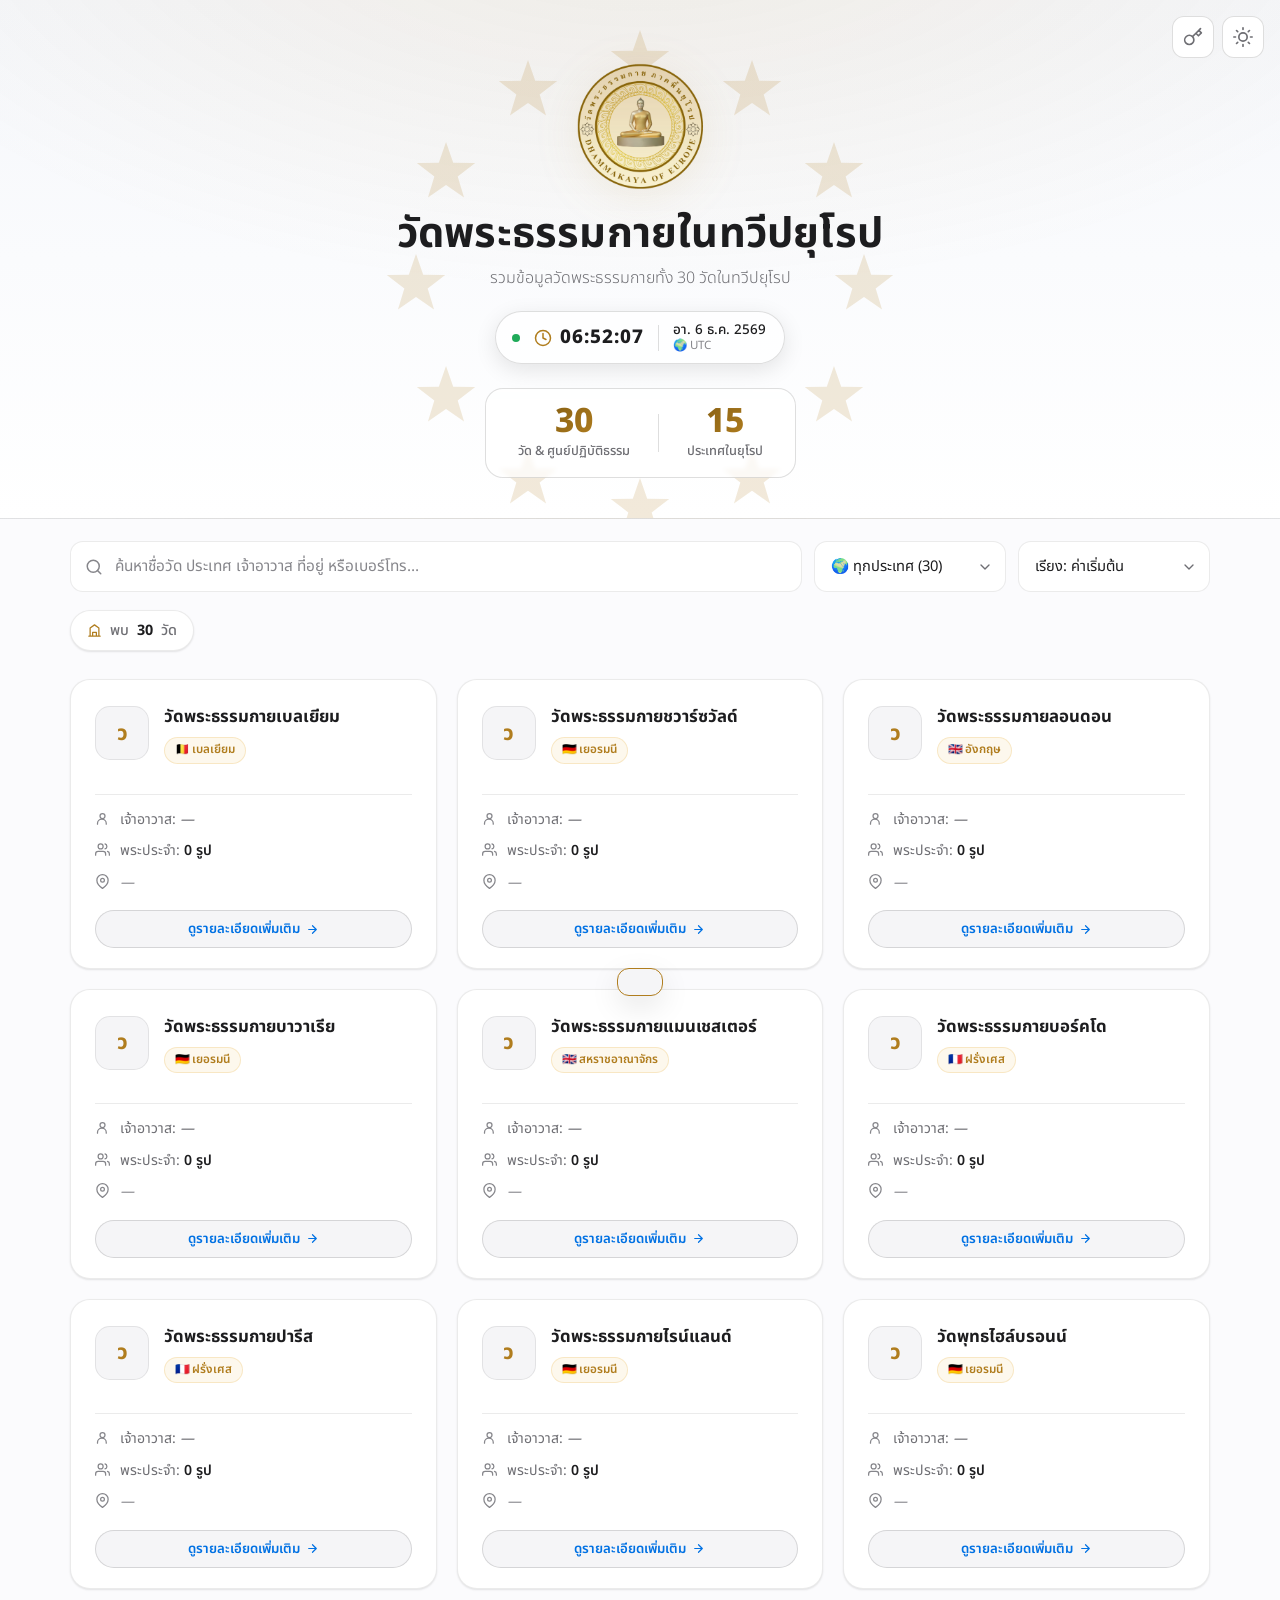
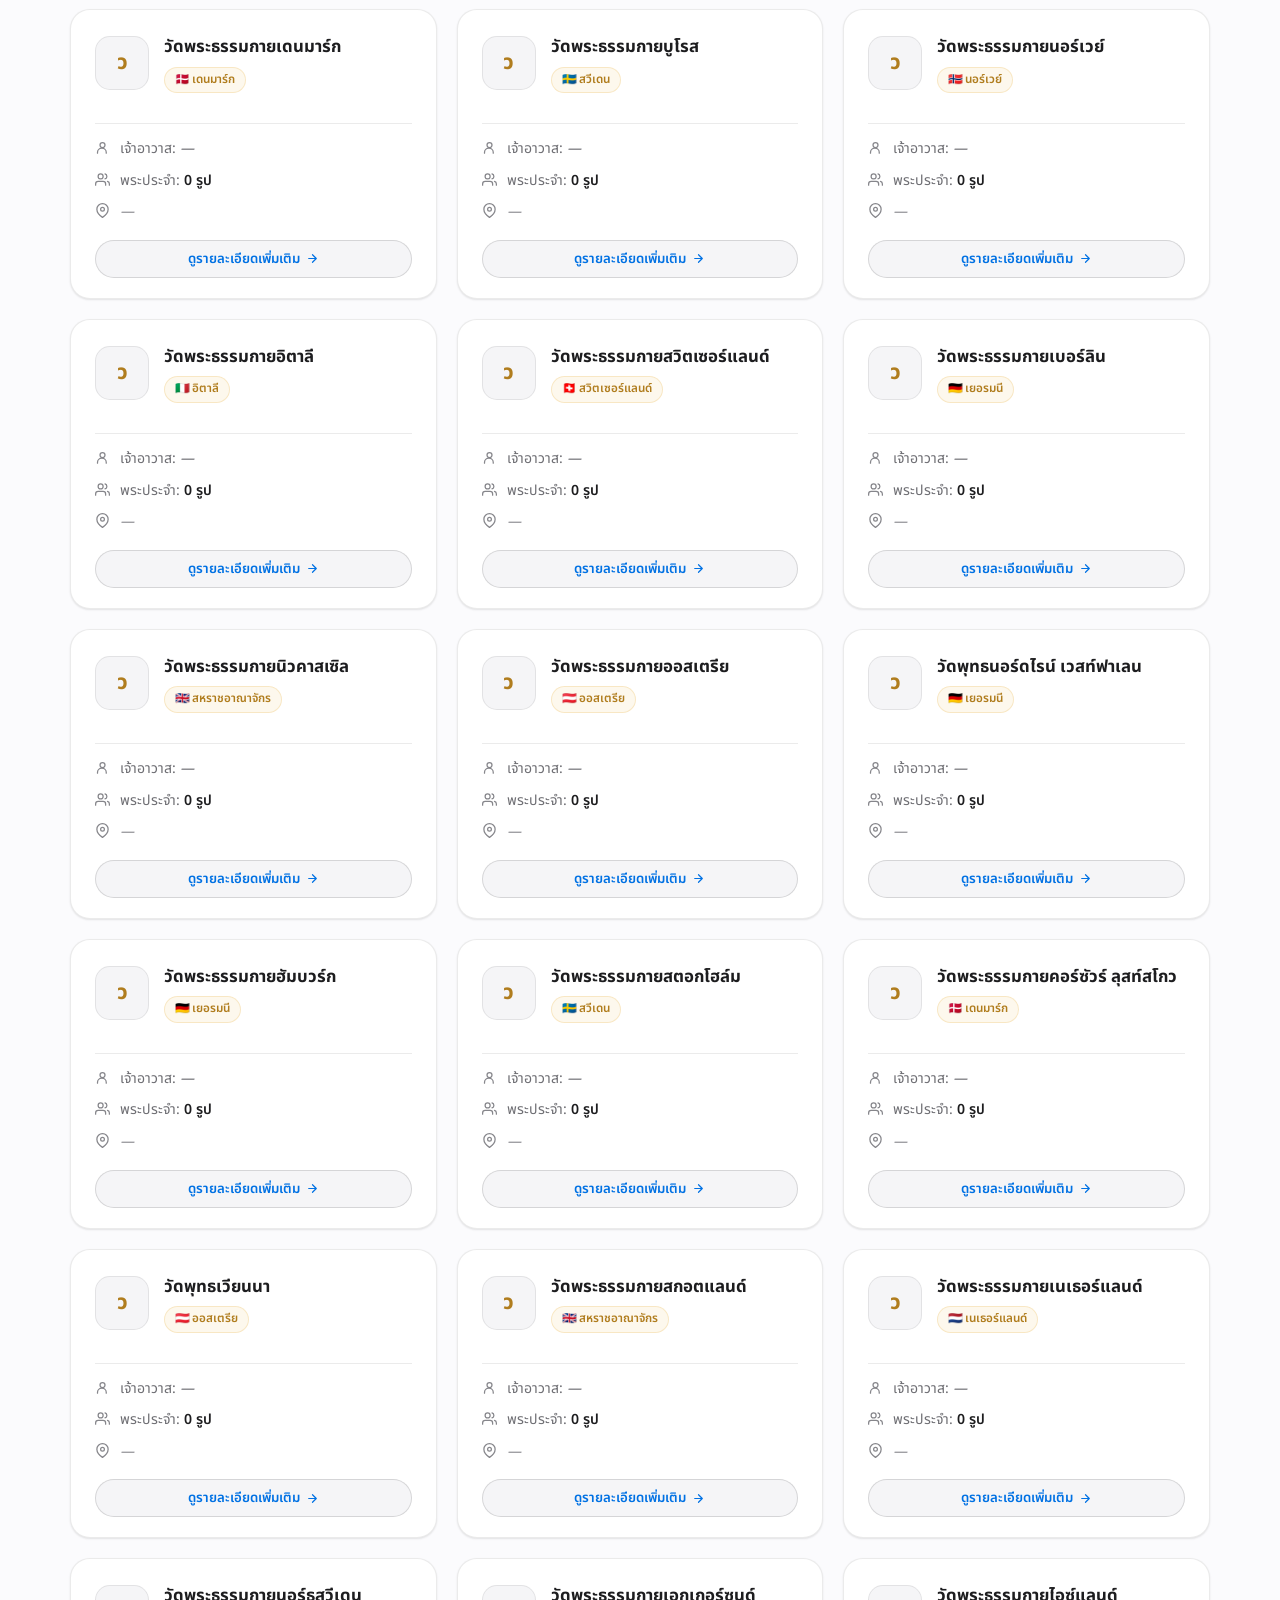
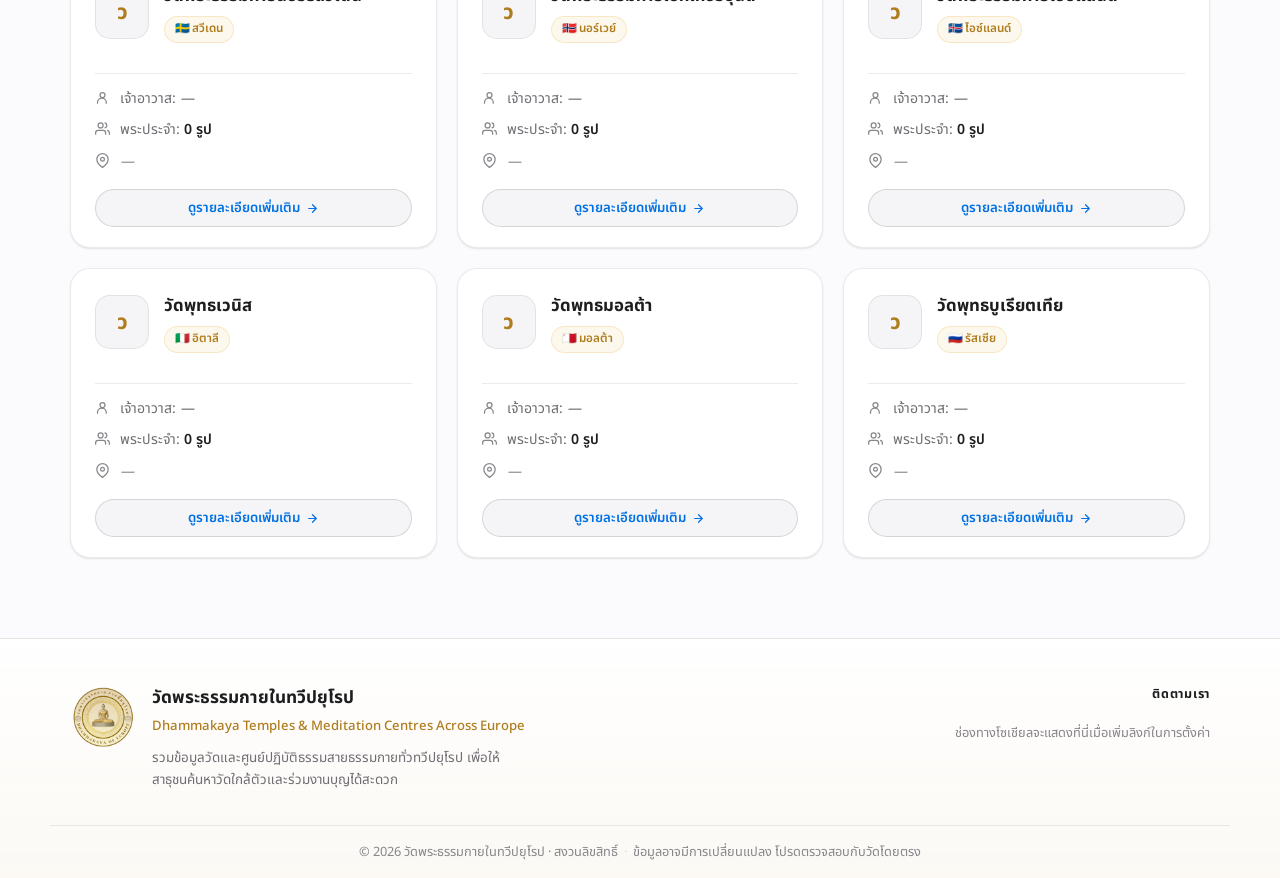
==== commit 557b7f9a: "Easier founding-date entry (day/month/year dropdowns) + restyle result count - Replace native date i" ====
--- a/index.html
+++ b/index.html
@@ -9,7 +9,7 @@
 <link rel="preconnect" href="https://fonts.googleapis.com">
 <link rel="preconnect" href="https://fonts.gstatic.com" crossorigin>
 <link href="https://fonts.googleapis.com/css2?family=Noto+Sans+Thai:wght@300;400;500;600;700&display=swap" rel="stylesheet">
-<link rel="stylesheet" href="styles.css?v=11">
+<link rel="stylesheet" href="styles.css?v=12">
 </head>
 <body>
 
@@ -238,6 +238,6 @@
 
 <script src="config.js?v=9"></script>
 <script src="data.js?v=9"></script>
-<script src="app.js?v=11"></script>
+<script src="app.js?v=12"></script>
 </body>
 </html>
--- a/styles.css
+++ b/styles.css
@@ -116,7 +116,16 @@
 
 /* ── RESULT BAR ── */
 .result-bar{position:relative;z-index:1;max-width:var(--maxw);margin:18px auto 0;padding:0 20px}
-.result-count{color:var(--text-dim);font-size:.9rem}
+.result-count{
+  display:inline-flex;align-items:center;gap:8px;
+  padding:8px 16px;border-radius:999px;
+  background:var(--surface);border:1px solid var(--border);
+  color:var(--text-dim);font-size:.9rem;font-weight:500;
+  box-shadow:0 1px 2px var(--shadow);
+}
+.result-count:empty{display:none}
+.result-count svg{width:15px;height:15px;color:var(--gold);flex-shrink:0}
+.result-count strong{color:var(--text);font-weight:700;font-variant-numeric:tabular-nums}
 
 /* ── CARD GRID ── */
 .grid{
@@ -550,7 +559,16 @@
 .profile-btn-icon{width:20px;height:20px;flex-shrink:0;color:var(--gold)}
 .profile-btn-arrow{width:17px;height:17px;flex-shrink:0;margin-left:auto}
 
-/* ── ฟอร์มอัปโหลดรูป (โลโก้/เจ้าอาวาส) ── */
+/* ── ดรอปดาวน์ วัน/เดือน/ปี (วันที่สร้างวัด) ── */
+.date-selects{display:flex;gap:10px}
+.date-sel{
+  flex:1;min-width:0;
+  padding:11px 12px;border-radius:11px;border:1px solid var(--border-2);
+  background:var(--surface);color:var(--text);font-family:inherit;font-size:.92rem;cursor:pointer;transition:.2s;
+}
+.date-sel:focus{outline:none;border-color:var(--blue);box-shadow:0 0 0 3px rgba(45,127,249,.18)}
+
+/* ── ฟอร์มอัปโหลดรูป (โลโก/เจ้าอาวาส) ── */
 .upload-field{display:flex;gap:8px;align-items:stretch}
 .upload-field input{flex:1;min-width:0}
 .upload-mini{
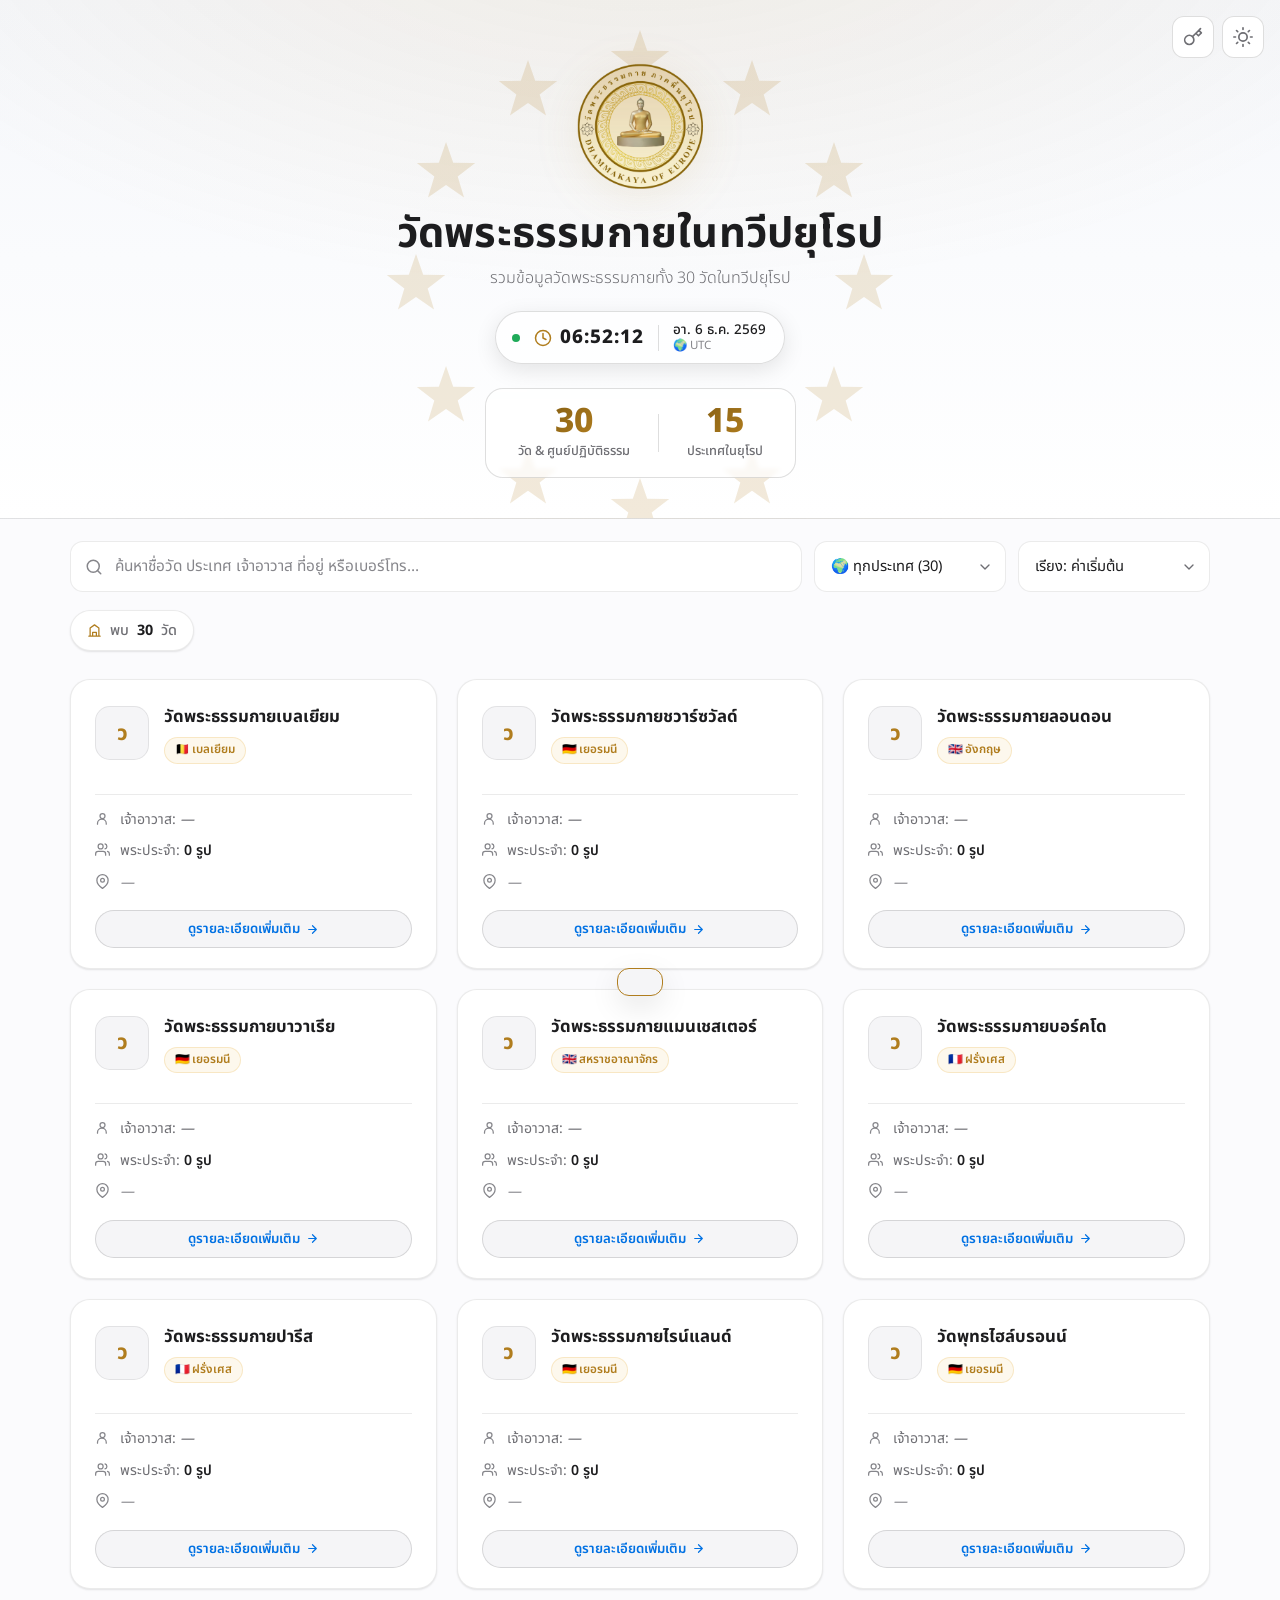
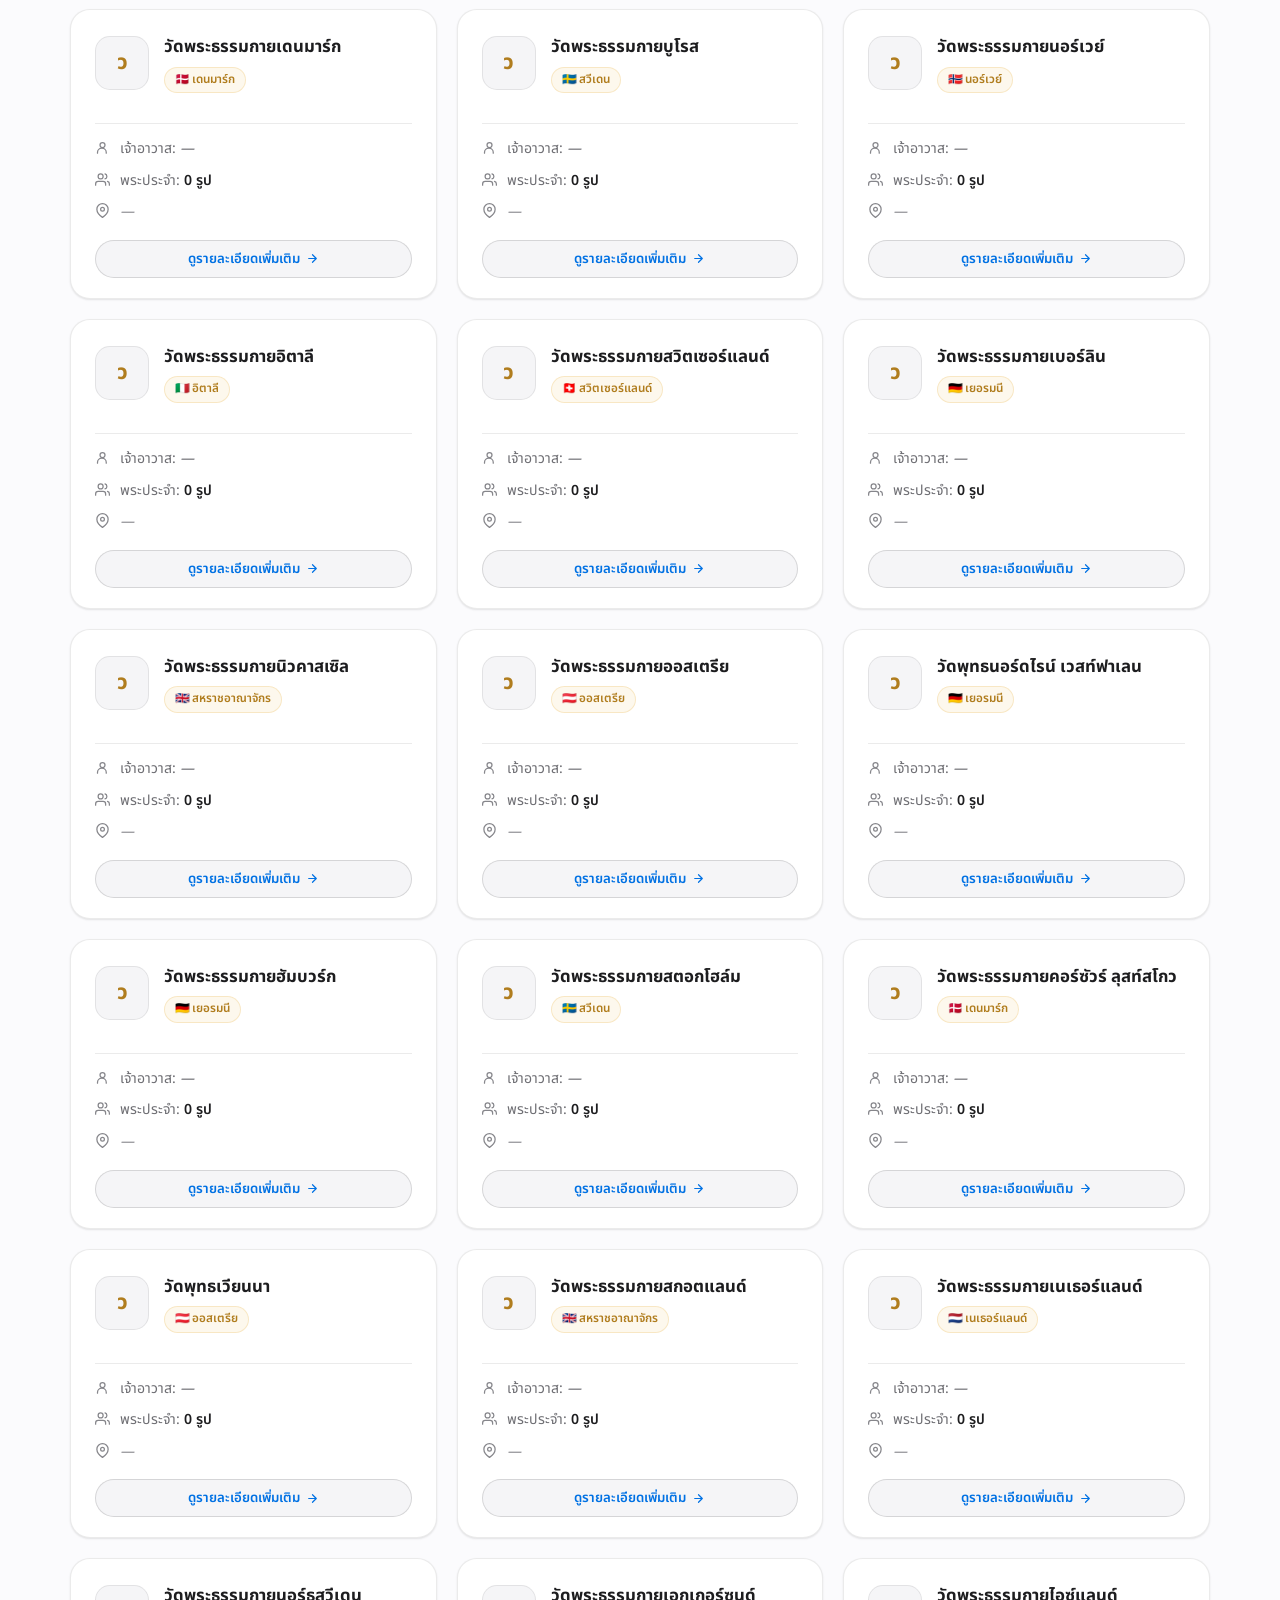
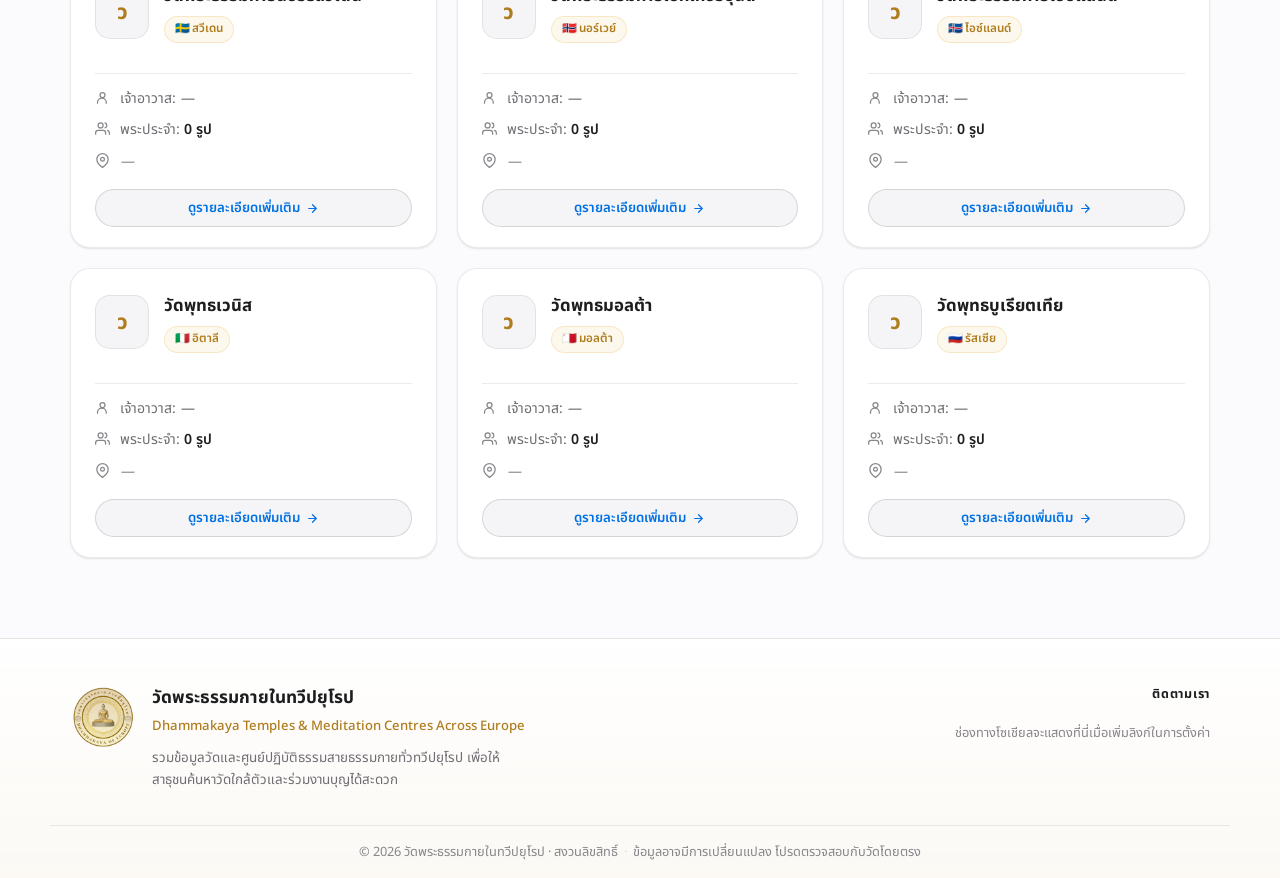
==== commit 07d2f154: "Clearer image-upload errors + authorizeDrive helper - Map upload failures to actionable Thai message" ====
--- a/index.html
+++ b/index.html
@@ -238,6 +238,6 @@
 
 <script src="config.js?v=9"></script>
 <script src="data.js?v=9"></script>
-<script src="app.js?v=12"></script>
+<script src="app.js?v=13"></script>
 </body>
 </html>
